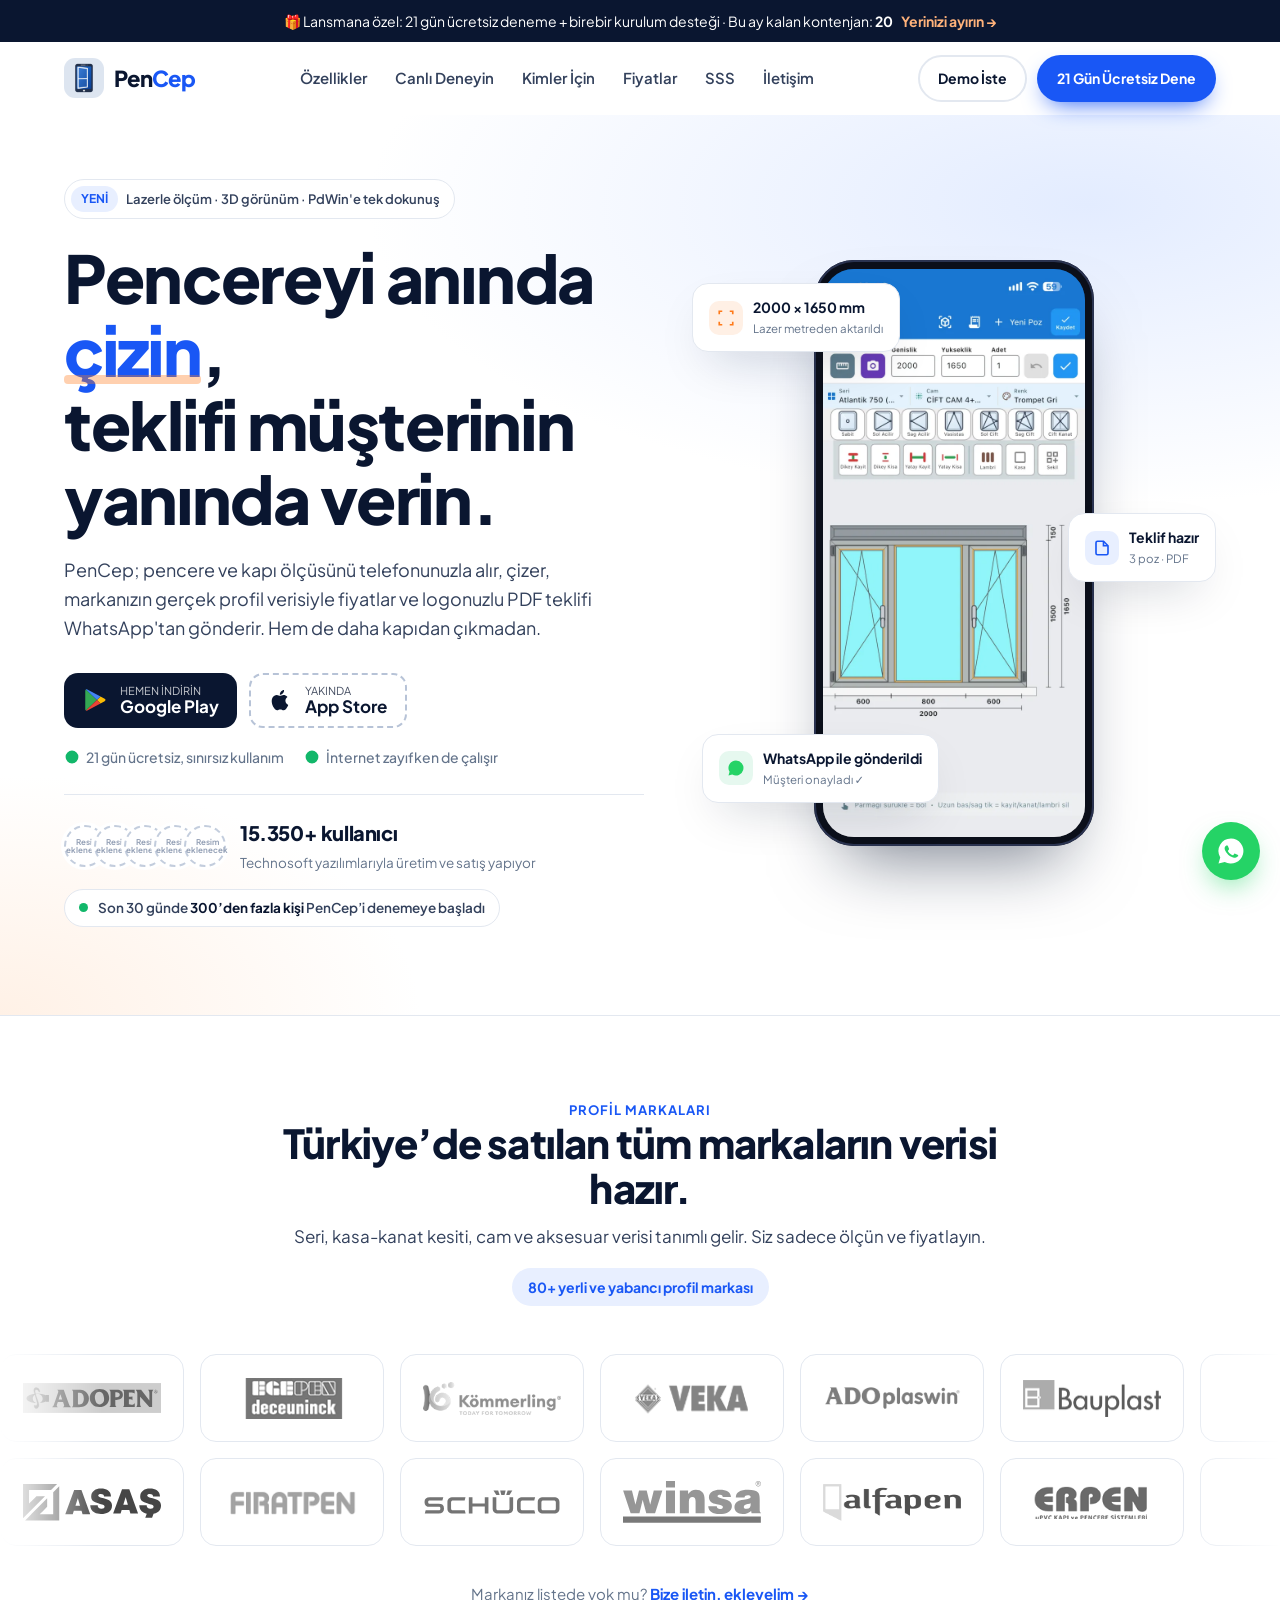
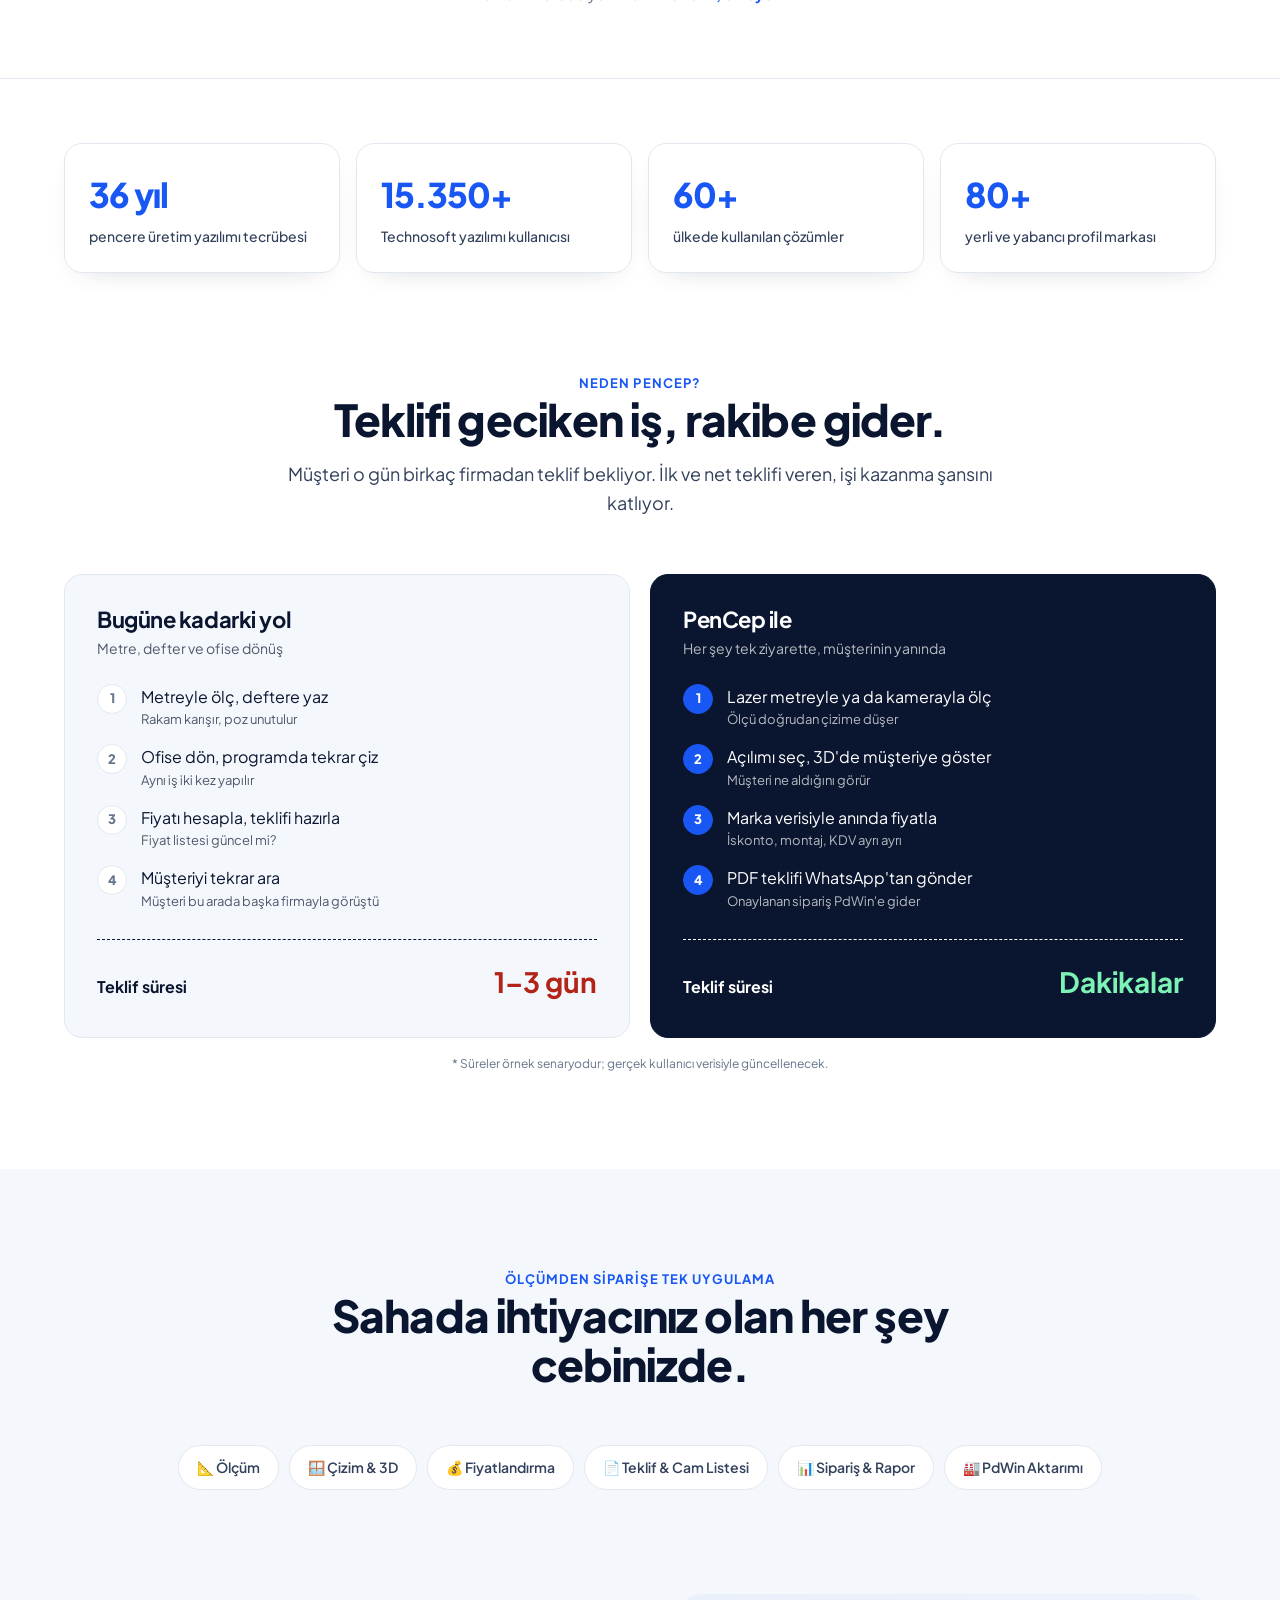
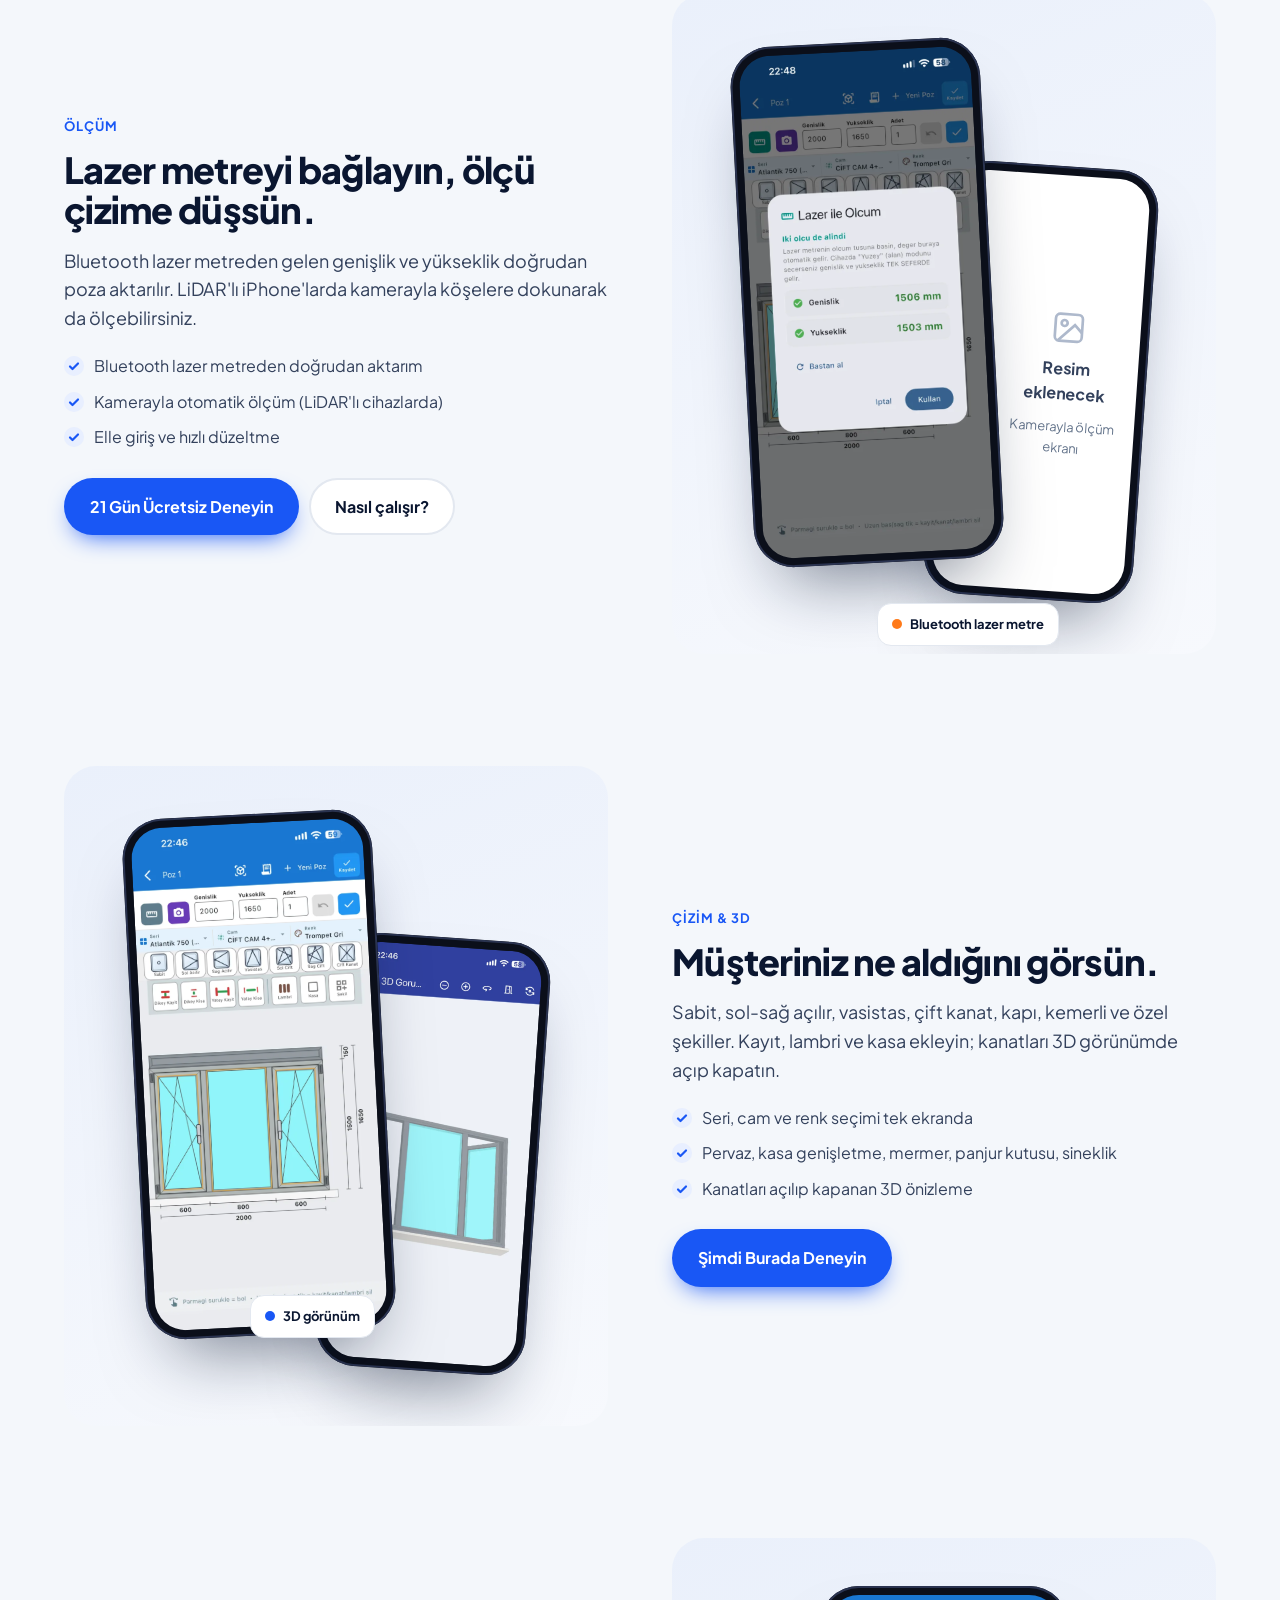
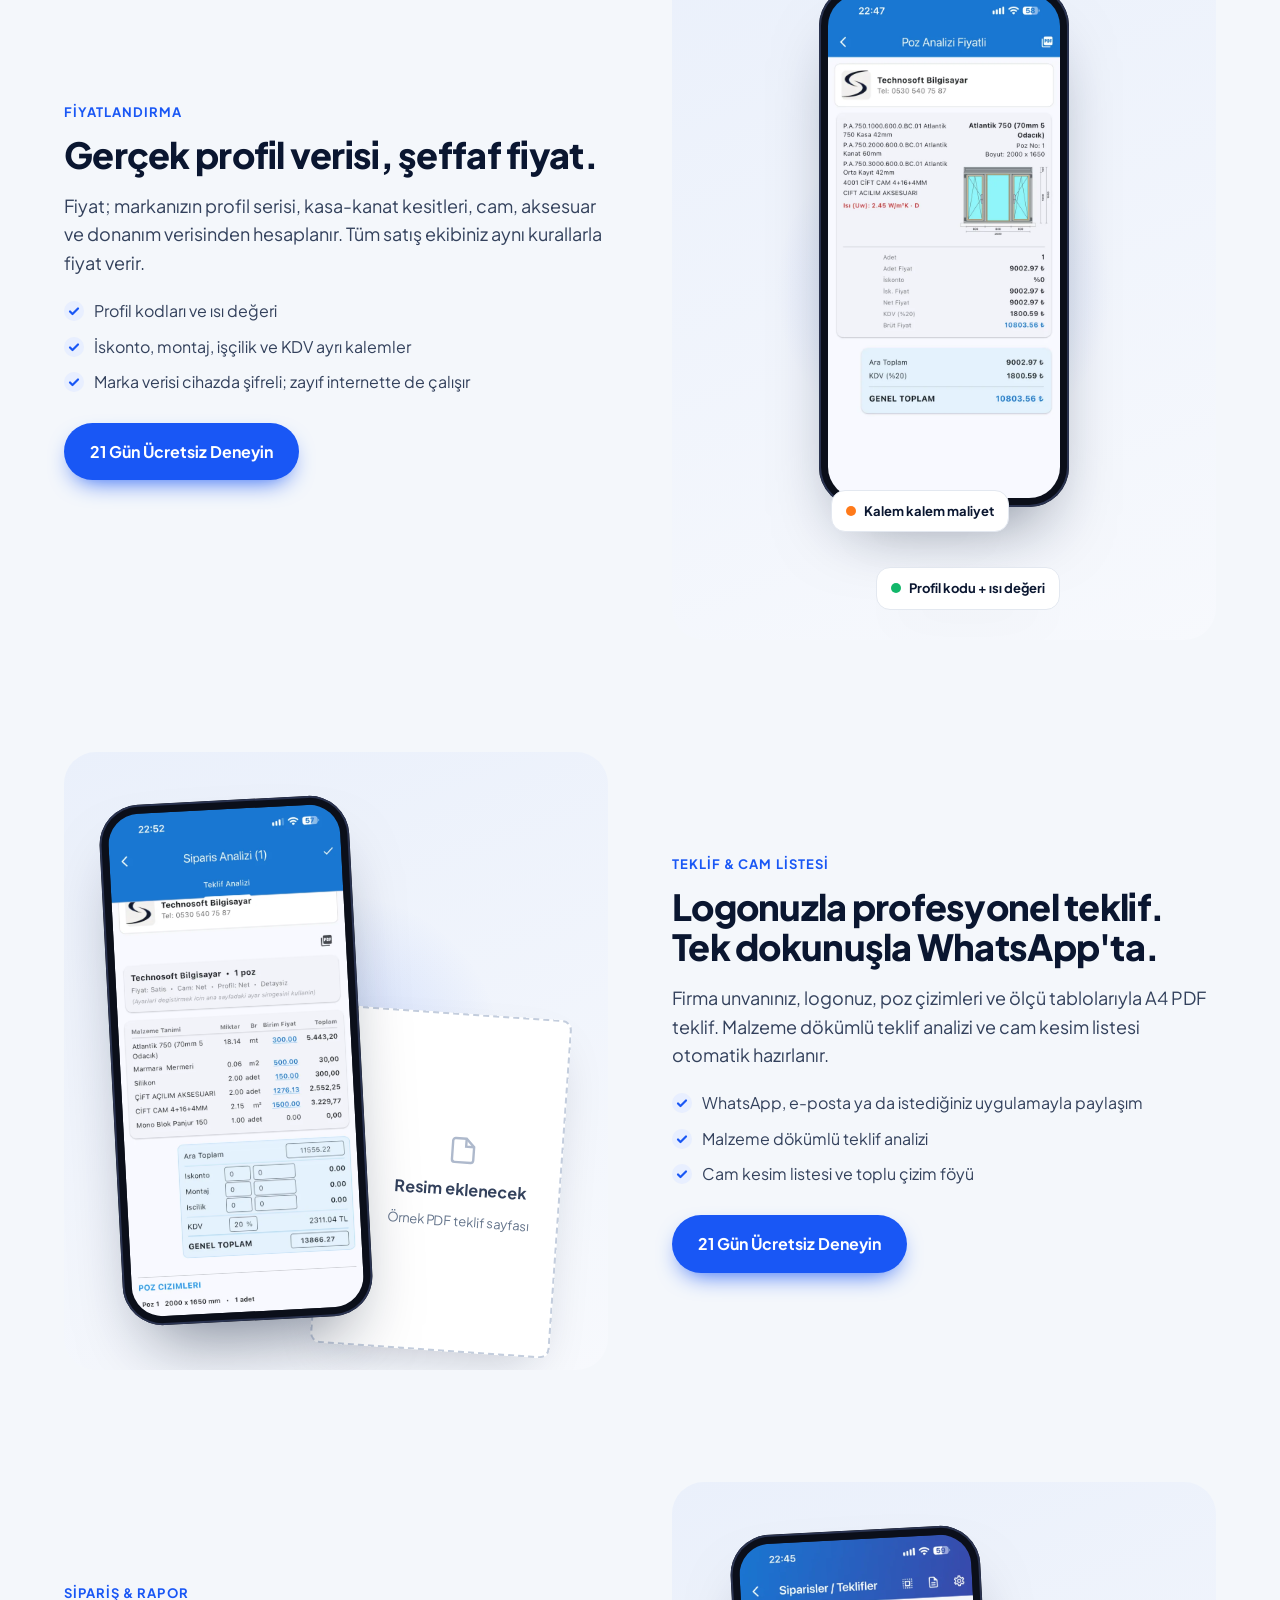
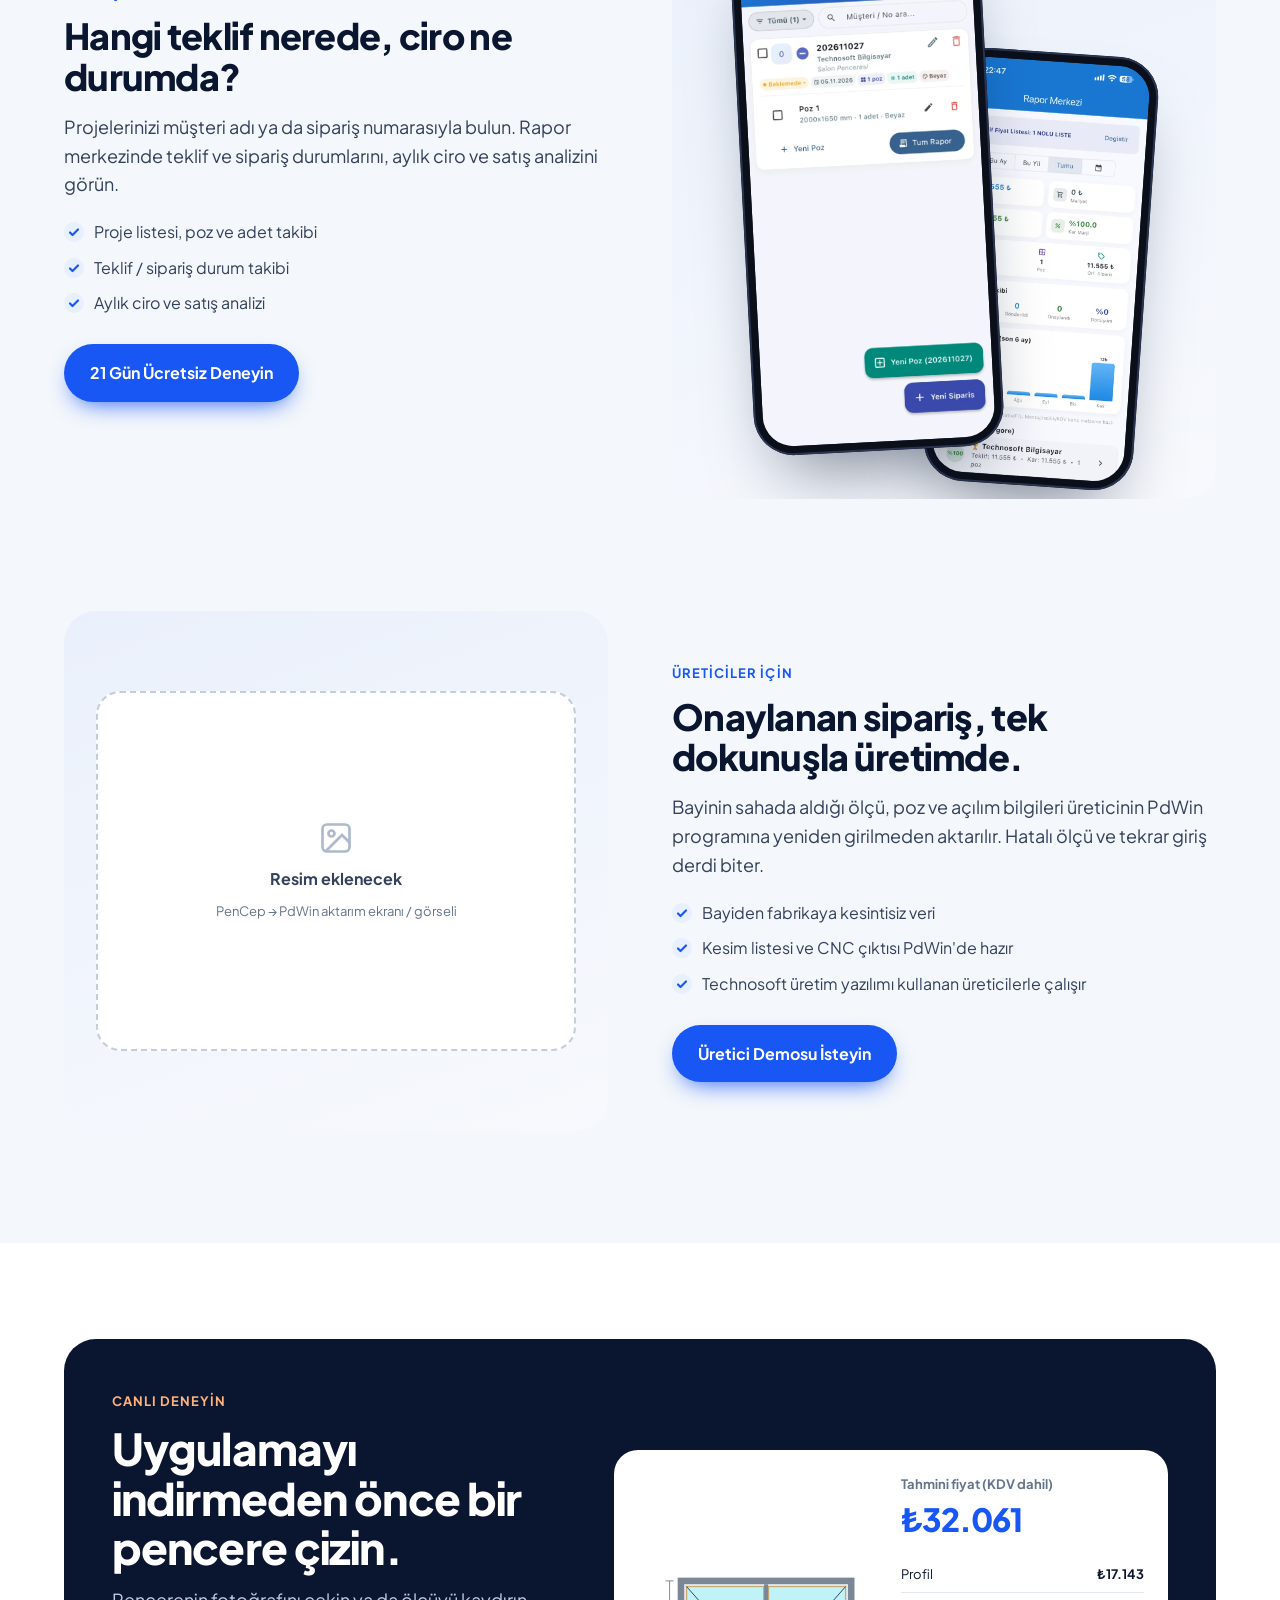
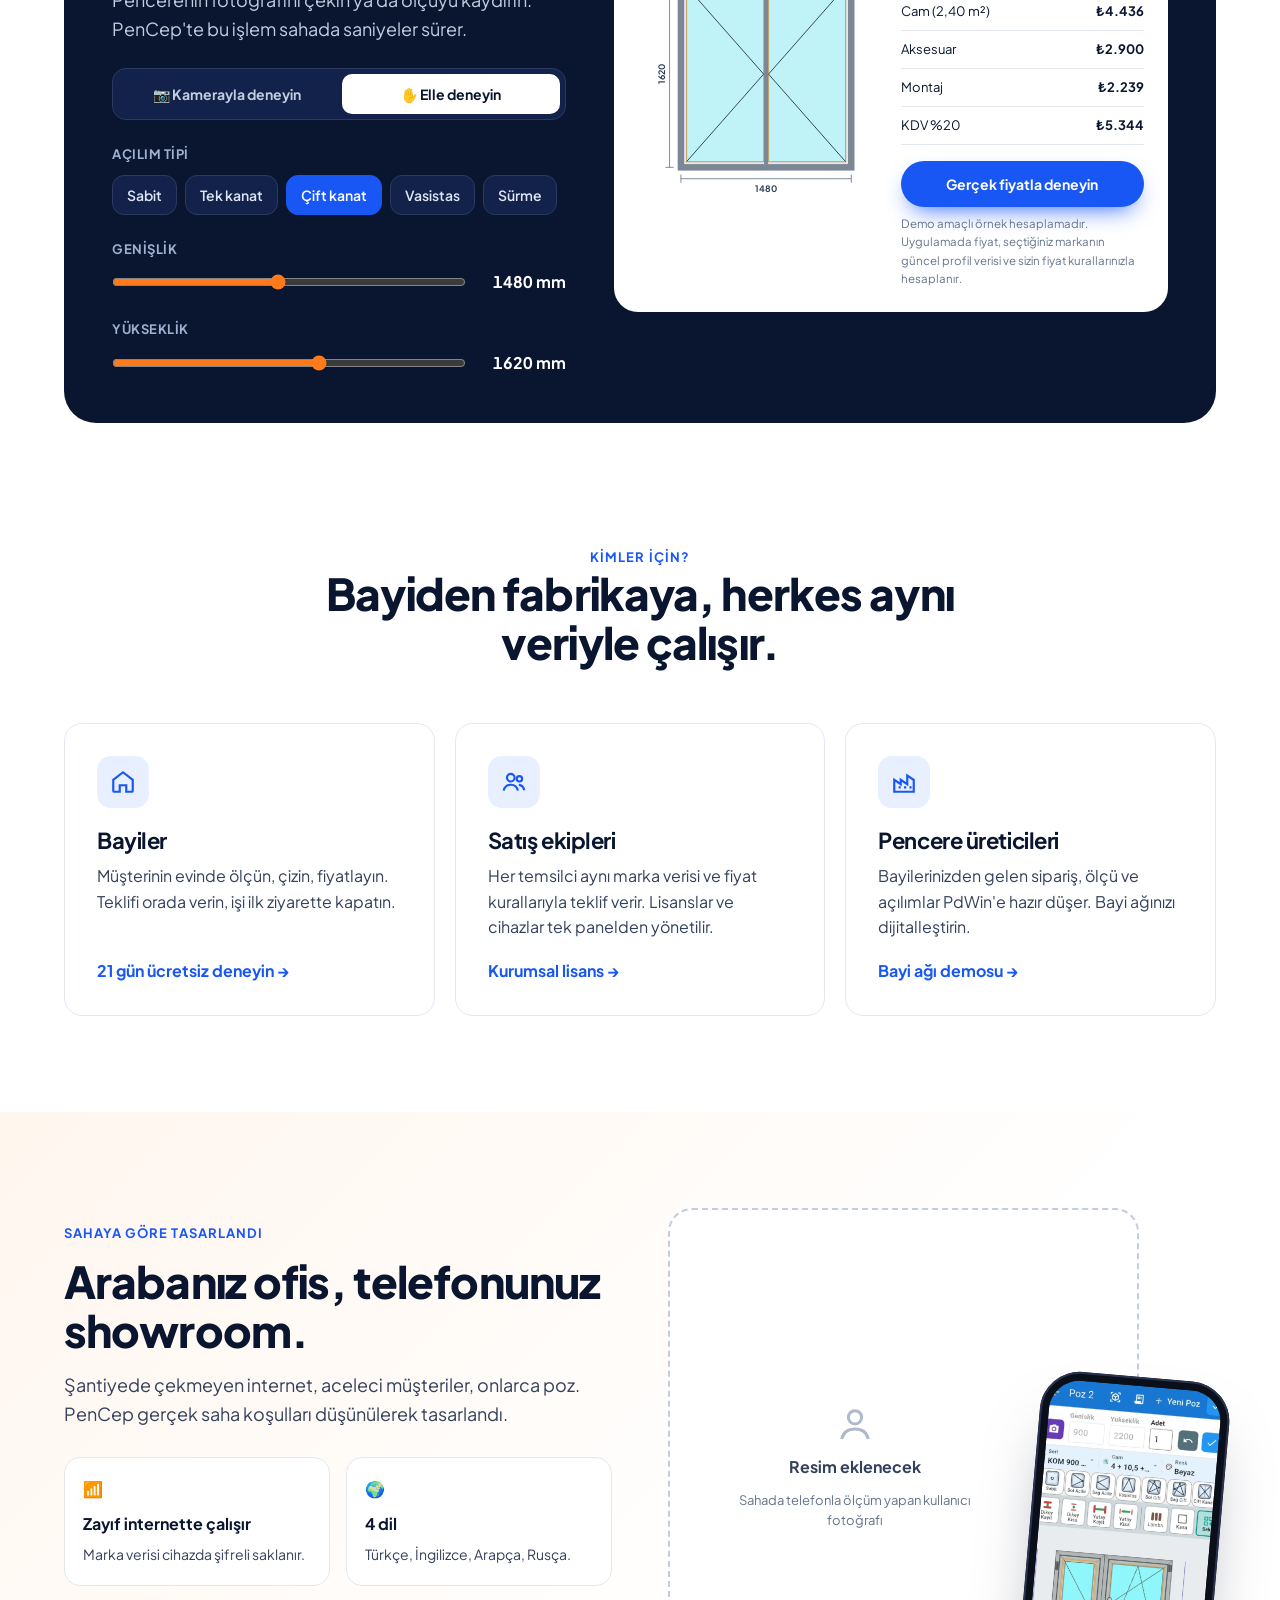
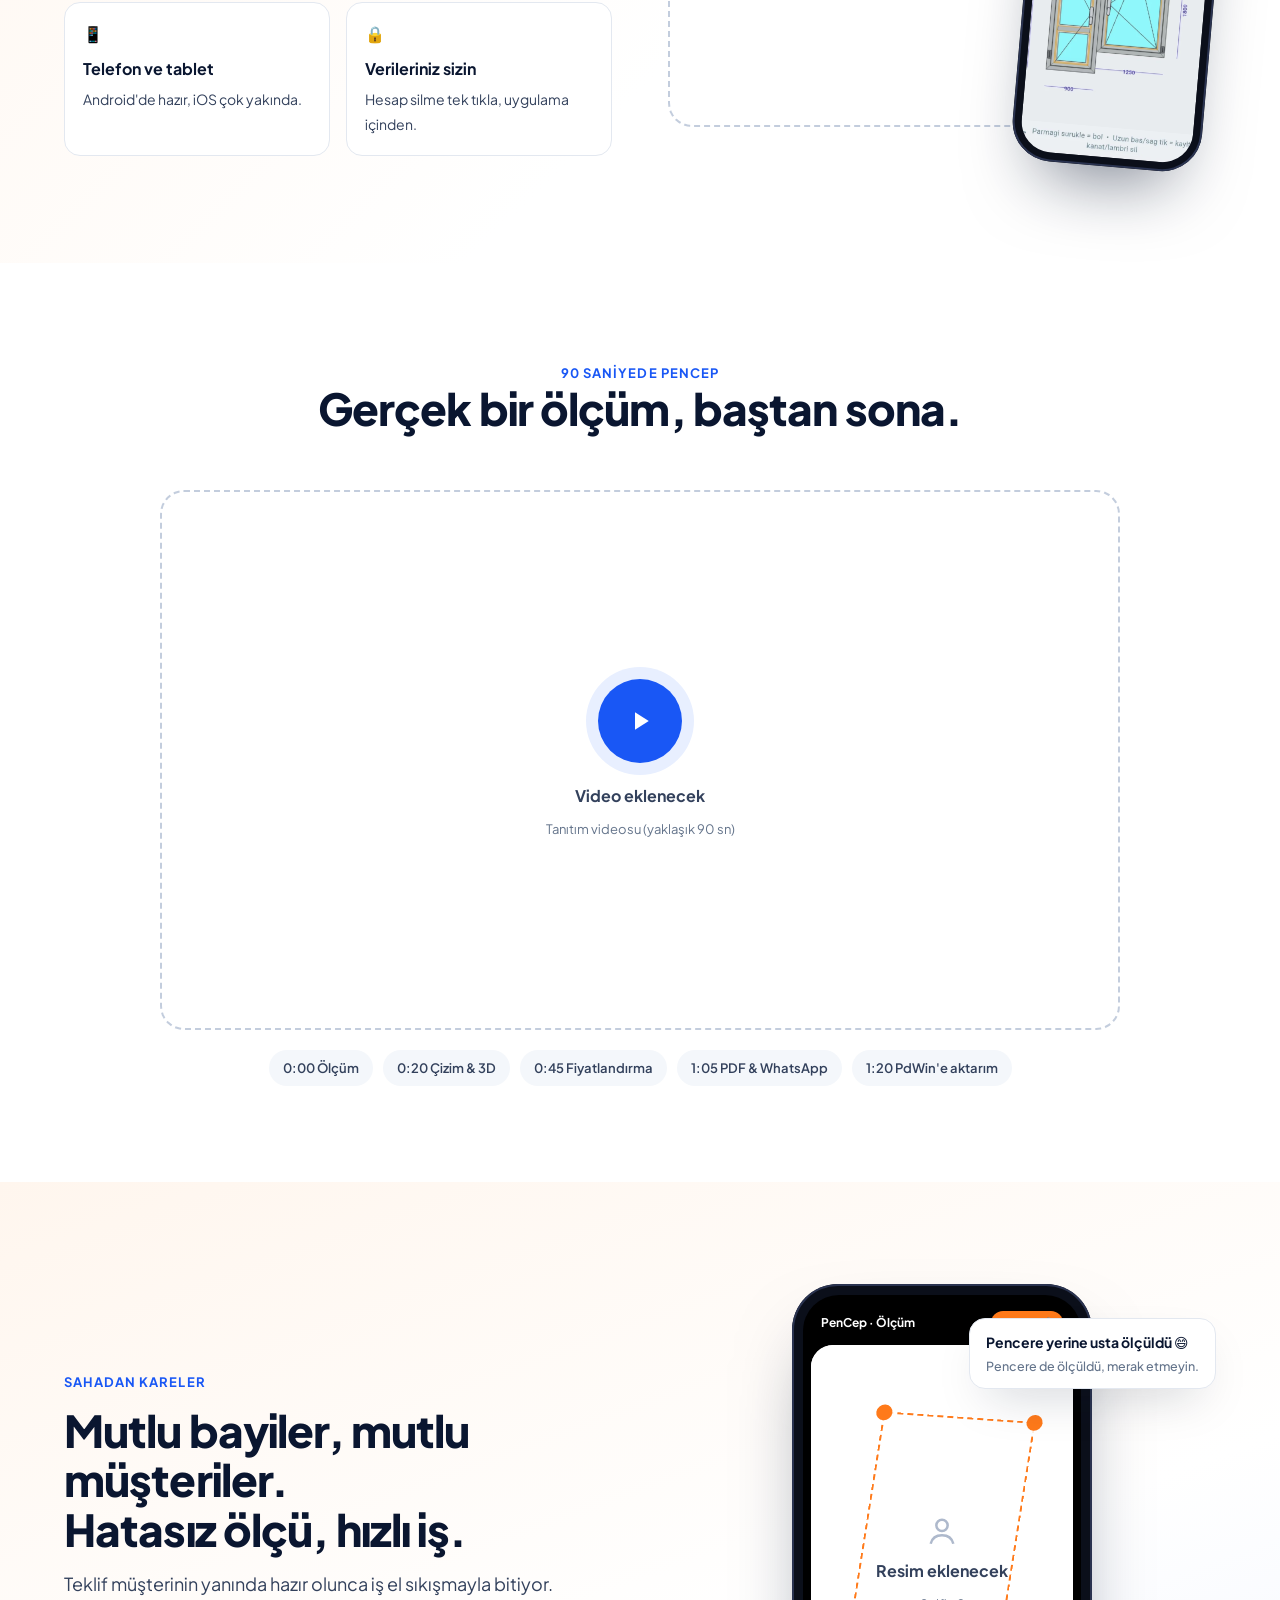
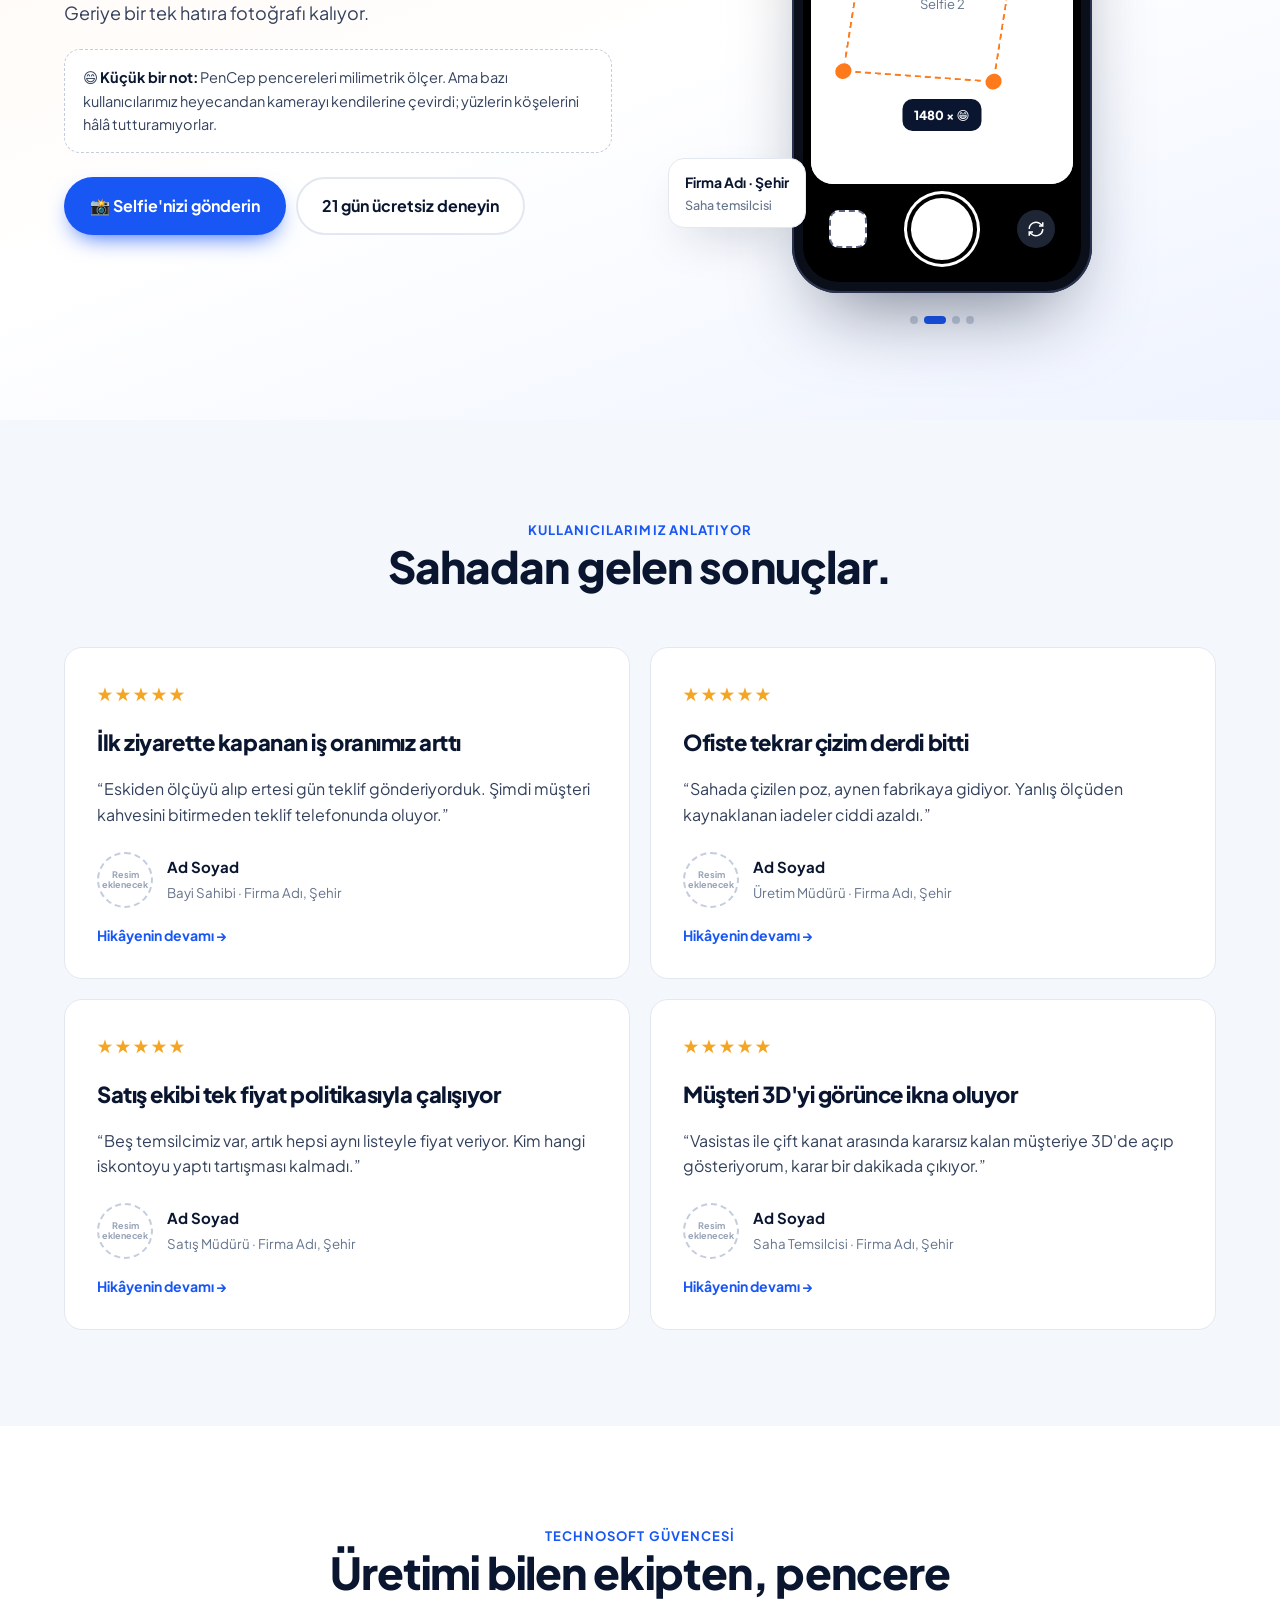
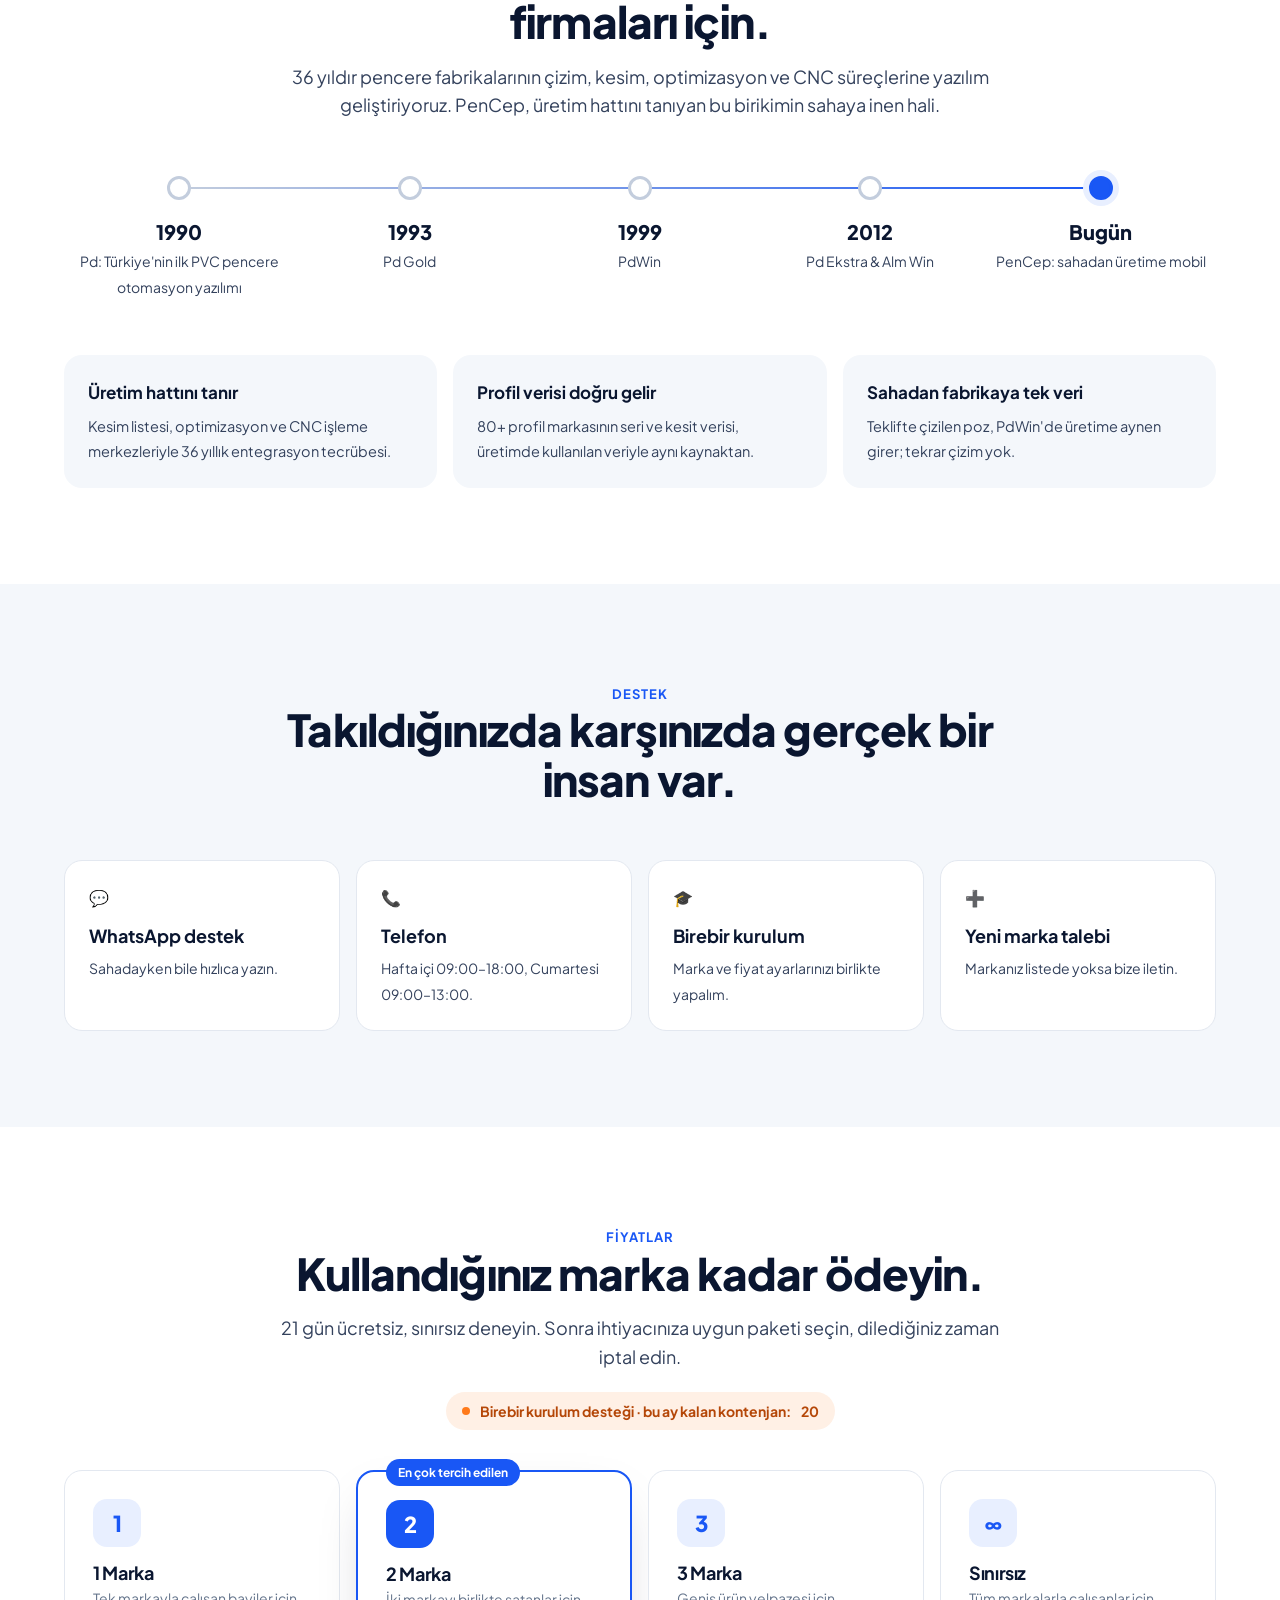
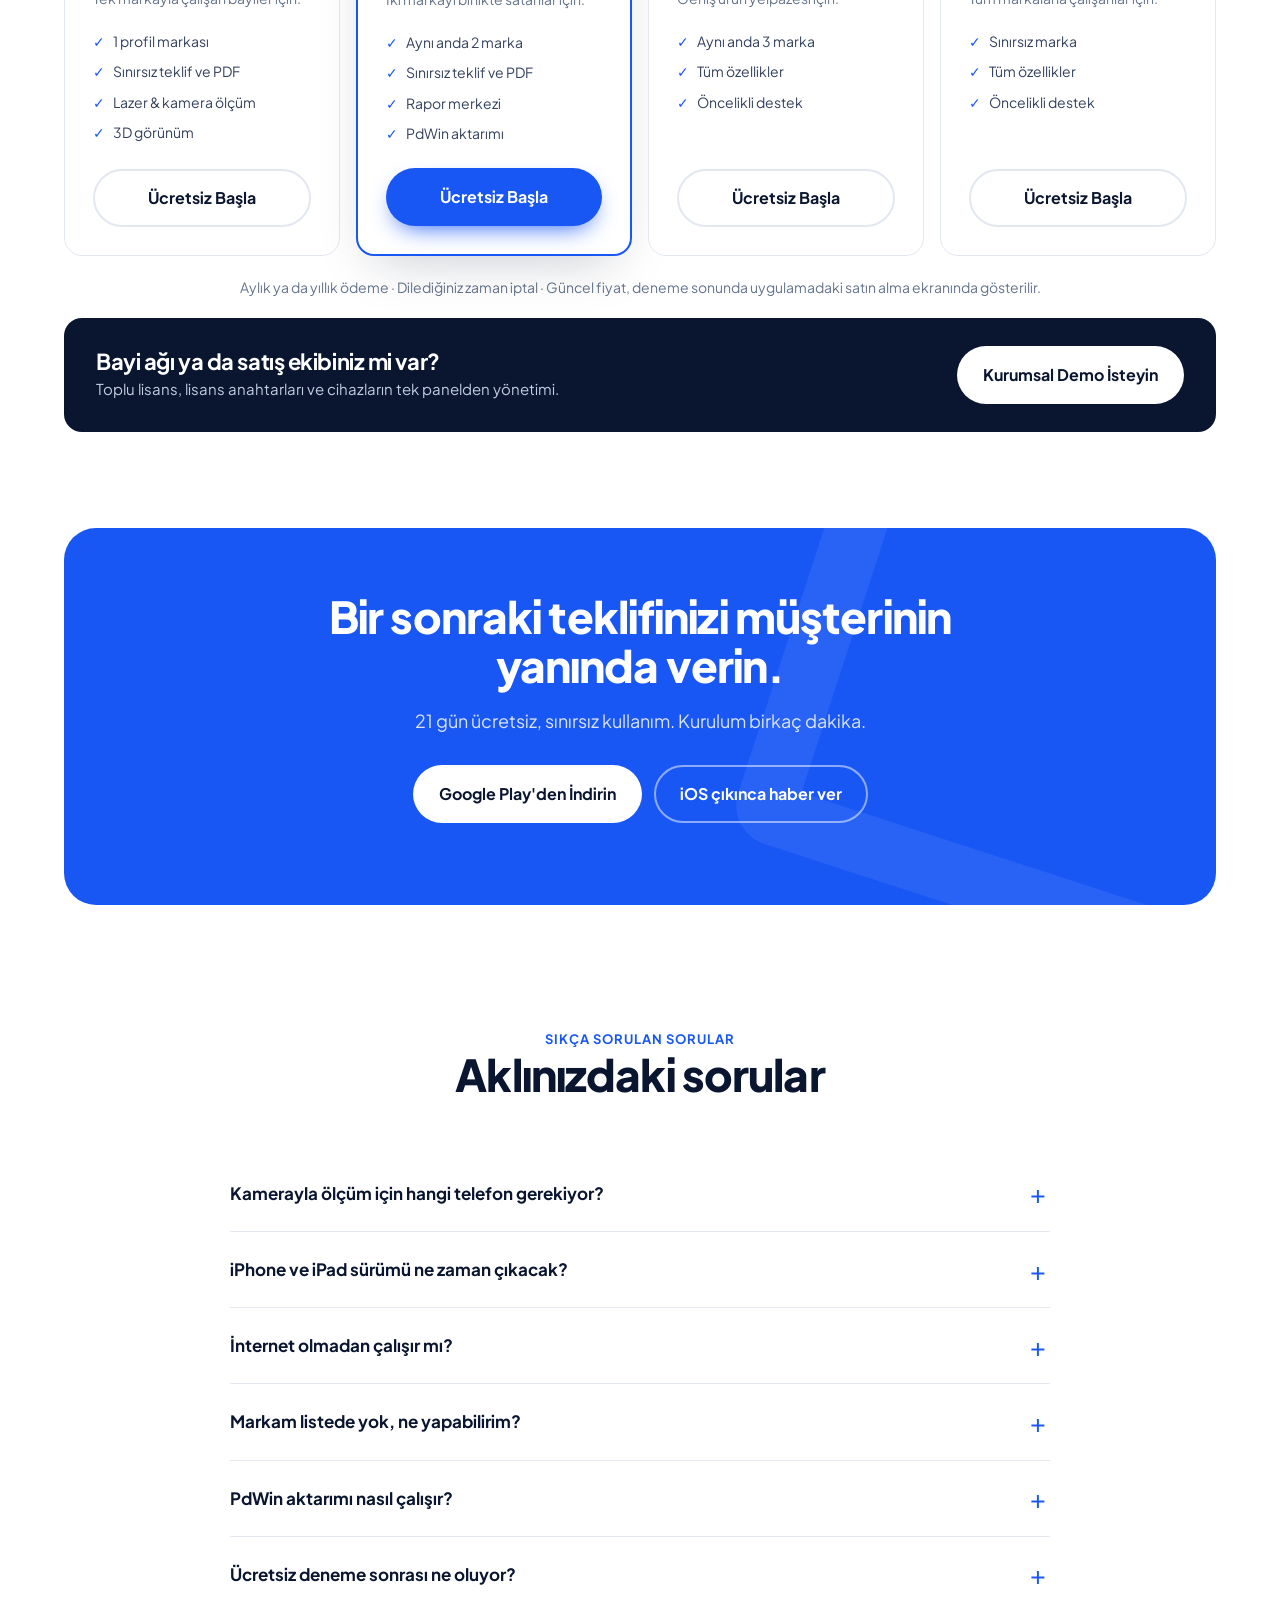
==== index.html @ 8085b993 "PenCep tanıtım sitesi: ilk deneme sürümü Co-Authored-By: Claude Opus 5.5 <noreply@anthropic.com>" ====
<!doctype html>
<html lang="tr">
<head>
<meta charset="utf-8">
<meta name="viewport" content="width=device-width, initial-scale=1">
<title>PenCep · Teklif müşterinin yanında hazır</title>
<meta name="description" content="PenCep ile pencere ve kapı ölçüsünü telefonla alın, çizin, markanızın profil verisiyle fiyatlayın ve PDF teklifi müşterinin yanında WhatsApp'tan gönderin. Bir Technosoft uygulamasıdır.">
<link rel="icon" href="img/pencep-ikon.png">
<link rel="apple-touch-icon" href="img/pencep-ikon.png">
<link rel="preconnect" href="https://fonts.googleapis.com">
<link rel="preconnect" href="https://fonts.gstatic.com" crossorigin>
<link href="https://fonts.googleapis.com/css2?family=Plus+Jakarta+Sans:wght@400;500;600;700;800&display=swap" rel="stylesheet">
<link rel="stylesheet" href="assets/site.css">
<style>
/* ---- Ana sayfaya özel ---- */
.hero{padding:64px 0 88px;background:radial-gradient(1200px 500px at 85% 10%,#E3ECFF 0,transparent 60%),radial-gradient(700px 400px at 0% 100%,#FFF1E6 0,transparent 60%)}
.hero-grid{display:grid;grid-template-columns:1.05fr .95fr;gap:48px;align-items:center}
@media(max-width:960px){.hero-grid{grid-template-columns:1fr}}
.pill{display:inline-flex;align-items:center;gap:8px;background:#fff;border:1px solid var(--line);border-radius:999px;padding:6px 14px 6px 6px;font-size:13px;font-weight:600;color:var(--ink-2)}
.pill b{background:var(--brand-soft);color:var(--brand);border-radius:999px;padding:3px 10px;font-size:12px}
.hero h1{font-size:clamp(38px,5.6vw,66px);font-weight:800;margin:22px 0 20px}
.rotator{display:inline-block;color:var(--brand);position:relative;transition:opacity .25s}
.rotator::after{content:"";position:absolute;left:0;right:0;bottom:.06em;height:.14em;background:var(--accent);opacity:.35;border-radius:4px}
.hero .lead{max-width:540px}
.hero-ctas{display:flex;flex-wrap:wrap;gap:12px;margin:30px 0 18px}
.trust{display:flex;flex-wrap:wrap;gap:8px 20px;font-size:14px;color:var(--muted);font-weight:500}
.trust span{display:flex;align-items:center;gap:6px}
.trust svg{color:var(--ok)}
.users{display:flex;align-items:center;gap:14px;margin-top:26px;padding-top:22px;border-top:1px solid var(--line)}
.avatars{display:flex}
.avatars span{width:42px;height:42px;border-radius:50%;background:#fff;border:2px dashed var(--ph-line);margin-left:-12px;display:grid;place-items:center;font-size:8px;font-weight:700;color:#97A3B8;line-height:1.05;text-align:center;box-shadow:0 0 0 3px #fff}
.avatars span:first-child{margin-left:0}
.users b{display:block;font-size:20px;font-weight:800;letter-spacing:-.02em}
.users small{color:var(--muted);font-size:13.5px}

.stage{position:relative;height:620px;display:grid;place-items:center}
@media(max-width:640px){.stage{height:520px}}
.stage .device{width:280px}
@media(max-width:640px){.stage .device{width:230px}}
.hero-screens{position:relative}
.hero-screens img,.hero-screens .ph{transition:opacity .45s}
.hero-screens>:not(:first-child){position:absolute;top:9px;left:9px;width:calc(100% - 18px)}
.hero-screens>:not(.on){opacity:0}
.float{position:absolute;background:#fff;border-radius:16px;padding:12px 16px;box-shadow:var(--shadow);font-size:13px;display:flex;align-items:center;gap:10px;border:1px solid var(--line);animation:bob 5s ease-in-out infinite;z-index:2}
.float .ico{width:34px;height:34px;border-radius:10px;display:grid;place-items:center;flex:none}
.float b{display:block;font-size:14px}
.float small{color:var(--muted);font-size:11.5px}
.f1{top:40px;left:0}.f2{top:270px;right:0;animation-delay:-1.6s}.f3{bottom:60px;left:10px;animation-delay:-3.2s}
@media(max-width:640px){.float{transform:scale(.85)}.f1{left:-6px}.f2{right:-6px}}
@keyframes bob{0%,100%{translate:0 0}50%{translate:0 -10px}}

/* markalar */
.brands-sec{padding:80px 0 72px;background:#fff;border-top:1px solid var(--line);border-bottom:1px solid var(--line);overflow:hidden}
.brands-head{text-align:center;max-width:720px;margin:0 auto 40px}
.brands-head h2{font-size:clamp(26px,3.4vw,40px)}
.brands-head p{color:var(--ink-2);margin-top:12px;font-size:17px}
.brands-head .count{display:inline-flex;gap:8px;align-items:center;margin-top:18px;background:var(--brand-soft);color:var(--brand);font-weight:700;font-size:14px;padding:8px 16px;border-radius:999px}
.logo-marquee{overflow:hidden;mask-image:linear-gradient(90deg,transparent,#000 8%,#000 92%,transparent);-webkit-mask-image:linear-gradient(90deg,transparent,#000 8%,#000 92%,transparent);padding:8px 0}
.logo-track{display:flex;gap:16px;width:max-content;animation:logos 55s linear infinite}
.logo-marquee.rev .logo-track{animation-direction:reverse;animation-duration:62s}
.logo-marquee:hover .logo-track{animation-play-state:paused}
@keyframes logos{to{transform:translateX(calc(-50% - 8px))}}
.brand-logo{width:184px;height:88px;flex:none;border:1px solid var(--line);border-radius:16px;background:#fff;display:grid;place-items:center;padding:16px 22px;transition:border-color .2s,box-shadow .2s,transform .2s}
.brand-logo:hover{border-color:var(--brand);box-shadow:0 14px 30px -18px rgba(10,22,48,.45);transform:translateY(-3px)}
.brand-logo img{max-height:46px;max-width:100%;width:auto;object-fit:contain;filter:grayscale(1) contrast(1.05);opacity:.72;transition:.25s}
.brand-logo:hover img{filter:none;opacity:1}
.brand-logo .wm{display:none;font-weight:800;font-size:15px;letter-spacing:.06em;color:#7A869C;text-transform:uppercase}
.brand-logo.no-img img{display:none}.brand-logo.no-img .wm{display:block}
@media(max-width:640px){.brand-logo{width:140px;height:72px;padding:12px 16px}.brand-logo img{max-height:36px}}
.brands-foot{text-align:center;margin-top:28px;font-size:15px;color:var(--muted)}
.brands-foot a{color:var(--brand);font-weight:700}

/* rakamlar */
.stats{display:grid;grid-template-columns:repeat(4,1fr);gap:16px}
.stat{background:#fff;border:1px solid var(--line);border-radius:var(--r);padding:24px;box-shadow:0 10px 30px -20px rgba(10,22,48,.3)}
.stat b{font-size:34px;font-weight:800;letter-spacing:-.03em;display:block;color:var(--brand)}
.stat span{color:var(--ink-2);font-size:14px;font-weight:500}
@media(max-width:860px){.stats{grid-template-columns:repeat(2,1fr)}}

/* eski yol / pencep */
.compare{display:grid;grid-template-columns:1fr 1fr;gap:20px}
@media(max-width:860px){.compare{grid-template-columns:1fr}}
.cmp{border-radius:var(--r);padding:32px;border:1px solid var(--line)}
.cmp.old{background:var(--bg-soft)}
.cmp.new{background:var(--ink);color:#fff;border-color:var(--ink)}
.cmp h3{margin-bottom:6px}
.cmp .sub{font-size:14px;opacity:.7;margin-bottom:24px}
.steps{list-style:none;display:flex;flex-direction:column;gap:14px}
.steps li{display:flex;gap:14px;align-items:flex-start}
.steps .n{flex:none;width:30px;height:30px;border-radius:50%;display:grid;place-items:center;font-size:13px;font-weight:800;background:#fff;border:1px solid var(--line);color:var(--muted)}
.cmp.new .n{background:var(--brand);border-color:var(--brand);color:#fff}
.steps small{display:block;font-size:13px;opacity:.7}
.cmp .total{margin-top:28px;padding-top:20px;border-top:1px dashed currentColor;display:flex;justify-content:space-between;align-items:baseline;font-weight:700}
.cmp .total b{font-size:28px}
.cmp.old .total b{color:#B42318}
.cmp.new .total b{color:#7CF3B4}
.note{font-size:12px;color:var(--muted);text-align:center;margin-top:16px}

/* özellikler */
.tabs-index{display:flex;flex-wrap:wrap;justify-content:center;gap:10px;margin-bottom:48px}
.tabs-index a{border:1px solid var(--line);background:#fff;padding:10px 18px;border-radius:999px;font-weight:600;font-size:14px;color:var(--ink-2);transition:.15s}
.tabs-index a:hover{border-color:var(--brand);color:var(--brand)}
.feature{display:grid;grid-template-columns:1fr 1fr;gap:64px;align-items:center;padding:56px 0;scroll-margin-top:90px}
.feature.rev .f-text{order:2}
@media(max-width:860px){.feature{grid-template-columns:1fr;gap:32px;padding:40px 0}.feature.rev .f-text{order:0}}
.f-text h3{font-size:clamp(26px,3vw,36px);font-weight:800;margin:12px 0 16px}
.f-text ul{list-style:none;margin:20px 0 28px;display:flex;flex-direction:column;gap:10px}
.f-text li{display:flex;gap:10px;color:var(--ink-2)}
.f-text li::before{content:"";flex:none;width:20px;height:20px;margin-top:3px;border-radius:50%;background:var(--brand-soft) url("data:image/svg+xml,%3Csvg xmlns='http://www.w3.org/2000/svg' viewBox='0 0 20 20'%3E%3Cpath d='M6 10.5l2.5 2.5L14 7.5' fill='none' stroke='%231957F5' stroke-width='2.2' stroke-linecap='round' stroke-linejoin='round'/%3E%3C/svg%3E") center/20px no-repeat}
.f-btns{display:flex;flex-wrap:wrap;gap:10px}
.f-visual{background:linear-gradient(160deg,#EAF0FB,#F7F9FD);border-radius:32px;padding:48px 24px;min-height:520px;display:grid;place-items:center;position:relative;overflow:hidden}
.f-visual::before{content:"";position:absolute;width:340px;height:340px;border-radius:50%;background:radial-gradient(circle,rgba(25,87,245,.16),transparent 70%);top:50%;left:50%;transform:translate(-50%,-50%)}
.f-visual>*{position:relative}
@media(max-width:640px){.f-visual{min-height:420px;padding:36px 12px}}
.a4{width:240px;aspect-ratio:210/297;border-radius:10px;margin-left:-40px;margin-bottom:-30px;transform:rotate(4deg);box-shadow:var(--shadow)}
@media(max-width:640px){.a4{width:170px}}
.wide-ph{width:100%;max-width:480px;aspect-ratio:4/3}

/* canlı demo */
.config{background:var(--ink);color:#fff;border-radius:32px;padding:48px;display:grid;grid-template-columns:.9fr 1.1fr;gap:48px;align-items:center}
@media(max-width:960px){.config{grid-template-columns:1fr;padding:28px}}
@media(max-width:640px){.config{padding:20px;border-radius:24px}}
.config h2{color:#fff}
.config .lead{color:#C2CCE0}
.ctrl{margin-top:24px}
.ctrl label{display:block;font-size:13px;font-weight:700;color:#9FB0D0;margin-bottom:10px;letter-spacing:.04em;text-transform:uppercase}
.seg{display:flex;flex-wrap:wrap;gap:8px}
.seg button{font-family:inherit;font-size:14px;font-weight:600;padding:10px 14px;border-radius:12px;border:1px solid #2B3A5E;background:#13224A;color:#DCE4F5;cursor:pointer;transition:.15s}
.seg button.on{background:var(--brand);border-color:var(--brand);color:#fff}
.range-row{display:flex;align-items:center;gap:14px}
.range-row input{flex:1;accent-color:var(--accent)}
.range-row output{min-width:86px;text-align:right;font-weight:700;font-variant-numeric:tabular-nums}
.config-out{background:#fff;color:var(--ink);border-radius:24px;padding:24px;display:grid;grid-template-columns:1fr 1fr;gap:20px;align-items:center}
@media(max-width:640px){.config-out{grid-template-columns:1fr}}
.config-out svg{width:100%;height:auto;max-height:300px}
.price-big{font-size:32px;font-weight:800;letter-spacing:-.03em;color:var(--brand)}
.tbl{width:100%;border-collapse:collapse;font-size:13px}
.tbl td{padding:8px 0;border-bottom:1px solid var(--line)}
.tbl td:last-child{text-align:right;font-weight:700}
.disc{font-size:11.5px;color:var(--muted);margin-top:8px}

/* kamerayla deneme */
.modes{display:flex;gap:6px;background:#13224A;border:1px solid #2B3A5E;border-radius:14px;padding:5px;margin-top:24px}
.modes button{flex:1;font-family:inherit;font-size:14px;font-weight:700;padding:11px 10px;border-radius:10px;border:0;background:none;color:#C2CCE0;cursor:pointer}
.modes button.on{background:#fff;color:var(--ink)}
#camPanel{margin-top:18px}
.cam-box{position:relative;aspect-ratio:3/4;max-height:520px;width:100%;background:#050A18;border-radius:20px;overflow:hidden;border:1px solid #2B3A5E}
#camVideo,#camImg,#camSvg{position:absolute;inset:0;width:100%;height:100%;object-fit:contain}
#camSvg{touch-action:none}
.cam-empty{position:absolute;inset:0;display:flex;flex-direction:column;align-items:center;justify-content:center;gap:10px;text-align:center;padding:72px 20px 20px;color:#C2CCE0}
.cam-empty b{color:#fff;font-size:17px}
.cam-empty small{font-size:13px;max-width:260px}
.cam-err{color:#FFB27A}
.cam-btns{display:flex;flex-wrap:wrap;gap:10px;justify-content:center;margin-top:6px}
#camStep2 .cam-btns{justify-content:flex-start}
.btn-line{border-color:#2B3A5E;color:#fff;background:transparent}
.btn-line:hover{border-color:#fff}
.cam-remind{position:absolute;left:10px;right:10px;top:10px;z-index:3;background:rgba(255,255,255,.94);color:var(--ink);font-size:12.5px;line-height:1.45;border-radius:12px;padding:9px 12px;box-shadow:0 8px 20px -10px rgba(0,0,0,.5)}
.shutter{position:absolute;left:50%;bottom:18px;transform:translateX(-50%);width:68px;height:68px;border-radius:50%;background:#fff;border:0;box-shadow:0 0 0 4px rgba(0,0,0,.5),0 0 0 7px #fff;cursor:pointer;z-index:3}
.shutter:active{transform:translateX(-50%) scale(.92)}
.cam-hint{color:#DCE4F5;font-size:14px;margin:14px 0 10px}
.cam-row{display:flex;align-items:center;gap:12px;margin-bottom:14px}
.cam-row label{font-size:13px;font-weight:700;color:#9FB0D0;letter-spacing:.04em;text-transform:uppercase}
.cam-row input{width:130px;font-family:inherit;font-size:16px;font-weight:700;padding:10px 12px;border-radius:10px;border:1px solid #2B3A5E;background:#13224A;color:#fff}
.cam-note{font-size:12.5px;color:#B54708;background:#FFF0E5;border-radius:10px;padding:8px 10px;margin-top:8px}
.cam-note a{font-weight:700;color:var(--brand)}
.config.cam-mode .manual-only{display:none}
@media(max-width:480px){.hide-s{display:none}}

/* kimler için */
.aud{display:grid;grid-template-columns:repeat(3,1fr);gap:20px}
@media(max-width:860px){.aud{grid-template-columns:1fr}}
.aud-card{border:1px solid var(--line);border-radius:var(--r);padding:32px;background:#fff;transition:.2s;display:flex;flex-direction:column}
.aud-card:hover{border-color:var(--brand);box-shadow:var(--shadow);transform:translateY(-4px)}
.aud-ico{width:52px;height:52px;border-radius:14px;background:var(--brand-soft);display:grid;place-items:center;color:var(--brand);margin-bottom:20px}
.aud-card p{color:var(--ink-2);margin:10px 0 18px;flex:1}
.aud-card .more{font-weight:700;color:var(--brand)}

/* sahada */
.field-sec{background:linear-gradient(135deg,#FFF6EE,#FFFFFF 60%)}
.field-grid{display:grid;grid-template-columns:1fr 1fr;gap:56px;align-items:center}
@media(max-width:860px){.field-grid{grid-template-columns:1fr}}
.icons4{display:grid;grid-template-columns:1fr 1fr;gap:16px;margin-top:28px}
@media(max-width:480px){.icons4{grid-template-columns:1fr}}
.i4{background:#fff;border:1px solid var(--line);border-radius:16px;padding:18px}
.i4 b{display:block;margin:10px 0 4px}
.i4 span{font-size:14px;color:var(--ink-2)}
.field-visual{position:relative;padding-bottom:40px}
.field-visual .person{aspect-ratio:4/4.4;width:86%;padding-right:22%}
.field-visual .device{position:absolute;right:0;bottom:0;width:190px;transform:rotate(5deg)}
@media(max-width:640px){.field-visual .device{width:140px}}

/* video */
.video{position:relative;aspect-ratio:16/9;max-width:960px;margin:0 auto}
.play{width:84px;height:84px;border-radius:50%;background:var(--brand);display:grid;place-items:center;box-shadow:0 0 0 12px var(--brand-soft);border:0}
.chapters{display:flex;flex-wrap:wrap;justify-content:center;gap:10px;margin-top:20px}
.chapters span{font-size:13px;font-weight:600;color:var(--ink-2);background:var(--bg-soft);padding:8px 14px;border-radius:999px}

/* yorumlar */
.tgrid{display:grid;grid-template-columns:repeat(2,1fr);gap:20px}
@media(max-width:860px){.tgrid{grid-template-columns:1fr}}
.tcard{background:#fff;border:1px solid var(--line);border-radius:var(--r);padding:32px;display:flex;flex-direction:column;gap:16px}
.stars{color:#F5A524;letter-spacing:2px;font-size:18px}
.tcard .res{font-size:22px;font-weight:800;letter-spacing:-.02em}
.tcard q{color:var(--ink-2);quotes:"“" "”"}
.who{display:flex;align-items:center;gap:14px;margin-top:auto;padding-top:8px}
.avatar{width:56px;height:56px;border-radius:50%;background:#fff;border:2px dashed var(--ph-line);flex:none;display:grid;place-items:center;font-size:9px;font-weight:700;color:#97A3B8;text-align:center;line-height:1.1}
.who b{display:block;font-size:15px}
.who small{color:var(--muted)}
.tcard .story{font-weight:700;color:var(--brand);font-size:14px}

/* technosoft */
.timeline{display:grid;grid-template-columns:repeat(5,1fr);margin-top:48px;position:relative}
.timeline::before{content:"";position:absolute;top:11px;left:10%;right:10%;height:2px;background:linear-gradient(90deg,#C3CDDD,var(--brand))}
.tl{text-align:center;position:relative;padding:0 8px}
.tl i{display:block;width:24px;height:24px;border-radius:50%;background:#fff;border:3px solid #C3CDDD;margin:0 auto 16px;position:relative}
.tl:last-child i{border-color:var(--brand);background:var(--brand);box-shadow:0 0 0 6px var(--brand-soft)}
.tl b{display:block;font-size:20px;font-weight:800}
.tl span{font-size:14px;color:var(--ink-2)}
@media(max-width:760px){
  .timeline{grid-template-columns:1fr;gap:20px}
  .timeline::before{top:0;bottom:0;left:11px;right:auto;width:2px;height:auto}
  .tl{display:grid;grid-template-columns:24px 1fr;gap:16px;text-align:left;align-items:start}
  .tl i{margin:0}
}
.pillars{display:grid;grid-template-columns:repeat(3,1fr);gap:16px;margin-top:56px}
@media(max-width:860px){.pillars{grid-template-columns:1fr}}
.pillar{background:var(--bg-soft);border-radius:var(--r);padding:24px}
.pillar b{display:block;font-size:17px;margin-bottom:6px}
.pillar span{color:var(--ink-2);font-size:14.5px}

/* destek */
.support{display:grid;grid-template-columns:repeat(4,1fr);gap:16px}
@media(max-width:860px){.support{grid-template-columns:repeat(2,1fr)}}
@media(max-width:480px){.support{grid-template-columns:1fr}}
.sup{border:1px solid var(--line);border-radius:var(--r);padding:24px;background:#fff}
.sup b{display:block;font-size:18px;margin:12px 0 4px}
.sup span{font-size:14px;color:var(--ink-2)}

/* fiyat */
.quota{display:inline-flex;align-items:center;gap:10px;background:#FFF0E5;color:#B54708;border-radius:999px;padding:8px 16px;font-weight:700;font-size:14px;margin-top:20px}
.quota .dot{width:8px;height:8px;border-radius:50%;background:var(--accent);box-shadow:0 0 0 0 rgba(255,122,26,.6);animation:pulse 1.8s infinite}
@keyframes pulse{70%{box-shadow:0 0 0 10px rgba(255,122,26,0)}100%{box-shadow:0 0 0 0 rgba(255,122,26,0)}}
.billing{display:inline-flex;background:var(--bg-soft);border-radius:999px;padding:5px;margin-top:20px;border:1px solid var(--line)}
.billing button{font-family:inherit;border:0;background:none;padding:10px 20px;border-radius:999px;font-weight:700;font-size:14px;cursor:pointer;color:var(--ink-2)}
.billing button.on{background:#fff;color:var(--ink);box-shadow:0 2px 8px rgba(10,22,48,.12)}
.billing em{font-style:normal;color:var(--ok);font-size:12px;margin-left:4px}
.plans{display:grid;grid-template-columns:repeat(4,1fr);gap:16px}
@media(max-width:1000px){.plans{grid-template-columns:repeat(2,1fr)}}
@media(max-width:560px){.plans{grid-template-columns:1fr}}
.plan{border:1px solid var(--line);border-radius:var(--r);padding:28px;background:#fff;display:flex;flex-direction:column;position:relative}
.plan.pop{border:2px solid var(--brand);box-shadow:var(--shadow)}
.plan .badge{position:absolute;top:-13px;left:28px;background:var(--brand);color:#fff;font-size:12px;font-weight:700;padding:4px 12px;border-radius:999px}
.plan h3{font-size:18px}
.plan .nb{width:48px;height:48px;border-radius:14px;background:var(--brand-soft);color:var(--brand);display:grid;place-items:center;font-weight:800;font-size:22px;margin-bottom:16px}
.plan.pop .nb{background:var(--brand);color:#fff}
.plan .pdesc{color:var(--muted);font-size:14px;margin-top:4px}
.plans-note{text-align:center;color:var(--muted);font-size:14px;margin-top:20px}
.plan ul{list-style:none;margin:20px 0 24px;display:flex;flex-direction:column;gap:8px;font-size:14px;color:var(--ink-2);flex:1}
.plan li::before{content:"✓";color:var(--brand);font-weight:800;margin-right:8px}
.enterprise{margin-top:20px;border-radius:var(--r);background:var(--ink);color:#fff;padding:28px 32px;display:flex;justify-content:space-between;align-items:center;gap:20px;flex-wrap:wrap}
.enterprise p{color:#C2CCE0;font-size:15px;margin-top:4px}

/* son çağrı */
.final{background:var(--brand);color:#fff;border-radius:32px;padding:64px 48px;text-align:center;position:relative;overflow:hidden}
.final::after{content:"";position:absolute;width:420px;height:420px;border:60px solid rgba(255,255,255,.07);border-radius:40px;right:-120px;top:-140px;transform:rotate(18deg)}
.final h2{color:#fff;max-width:720px;margin:0 auto 16px}
.final p{color:#D9E3FF;font-size:18px}
.final .hero-ctas{justify-content:center;position:relative;z-index:1}
@media(max-width:640px){.final{padding:44px 20px;border-radius:24px}}

/* sss */
.faq{max-width:820px;margin:0 auto}
.faq details{border-bottom:1px solid var(--line);padding:4px 0}
.faq summary{list-style:none;cursor:pointer;padding:20px 40px 20px 0;font-weight:700;font-size:17px;position:relative}
.faq summary::-webkit-details-marker{display:none}
.faq summary::after{content:"+";position:absolute;right:4px;top:50%;transform:translateY(-50%);font-size:26px;font-weight:400;color:var(--brand);transition:transform .2s}
.faq details[open] summary::after{transform:translateY(-50%) rotate(45deg)}
.faq details p{padding:0 0 20px;color:var(--ink-2)}

/* canlı gösterge */
.live{display:inline-flex;align-items:center;gap:10px;margin-top:14px;font-size:13.5px;font-weight:600;color:var(--ink-2);background:#fff;border:1px solid var(--line);border-radius:999px;padding:7px 14px}
.live .dot{width:9px;height:9px;border-radius:50%;background:var(--ok);flex:none;box-shadow:0 0 0 0 rgba(18,183,106,.55);animation:pulseg 1.8s infinite}
.live b{color:var(--ink)}
@keyframes pulseg{70%{box-shadow:0 0 0 9px rgba(18,183,106,0)}100%{box-shadow:0 0 0 0 rgba(18,183,106,0)}}

/* mutlu müşteri selfie */
.selfie-sec{background:linear-gradient(160deg,#FFF6EE 0,#fff 55%,#EEF3FF 100%);overflow:hidden}
.selfie-grid{display:grid;grid-template-columns:1fr 1fr;gap:56px;align-items:center}
@media(max-width:860px){.selfie-grid{grid-template-columns:1fr;gap:40px}}
.selfie-text h2{margin:12px 0 16px}
.selfie-text .joke{margin-top:22px;background:#fff;border:1px dashed var(--ph-line);border-radius:16px;padding:16px 18px;font-size:14.5px;color:var(--ink-2)}
.selfie-text .joke b{color:var(--ink)}
.selfie-stage{position:relative;display:grid;place-items:center;min-height:620px}
@media(max-width:640px){.selfie-stage{min-height:540px}}
.selfie-phone{width:300px;background:#0B0F1A;border-radius:46px;padding:11px;box-shadow:0 40px 80px -30px rgba(10,22,48,.55),inset 0 0 0 2px #2A3350;position:relative;z-index:1}
@media(max-width:640px){.selfie-phone{width:258px}}
.selfie-screen{border-radius:36px;overflow:hidden;background:#000;aspect-ratio:9/19;position:relative;display:flex;flex-direction:column}
.sf-top{display:flex;justify-content:space-between;align-items:center;padding:16px 18px 10px;color:#fff;font-size:12px;font-weight:700}
.sf-top .mode{background:var(--accent);color:#fff;border-radius:999px;padding:3px 10px;font-size:11px}
.sf-view{flex:1;position:relative;margin:0 8px;border-radius:22px;overflow:hidden;background:#fff}
.sf-slide{position:absolute;inset:0;opacity:0;transition:opacity .6s}
.sf-slide.on{opacity:1}
.sf-slide .ph,.sf-slide img{position:absolute;inset:0;width:100%;height:100%;object-fit:cover;border-radius:0;border:0}
/* yamuk ölçü çerçevesi: kullanıcı köşeleri tutturamamış */
.sf-frame{position:absolute;left:14%;top:24%;width:70%;height:46%;border:2px dashed var(--accent);border-radius:4px;transform:rotate(-7deg) skewX(6deg);pointer-events:none}
.sf-slide:nth-child(2) .sf-frame{left:20%;top:16%;width:58%;height:60%;transform:rotate(9deg) skewY(-5deg)}
.sf-slide:nth-child(3) .sf-frame{left:8%;top:30%;width:84%;height:34%;transform:rotate(-3deg) skewX(-10deg)}
.sf-slide:nth-child(4) .sf-frame{left:24%;top:22%;width:52%;height:50%;transform:rotate(14deg)}
.sf-frame i{position:absolute;width:16px;height:16px;border-radius:50%;background:var(--accent);box-shadow:0 0 0 4px rgba(255,255,255,.85)}
.sf-frame i:nth-child(1){left:-9px;top:-9px}.sf-frame i:nth-child(2){right:-9px;top:-9px}.sf-frame i:nth-child(3){right:-9px;bottom:-9px}.sf-frame i:nth-child(4){left:-9px;bottom:-9px}
.sf-dim{position:absolute;left:50%;bottom:12%;transform:translateX(-50%);background:var(--ink);color:#fff;font-weight:800;font-size:12.5px;padding:6px 12px;border-radius:10px;white-space:nowrap}
.sf-bottom{display:flex;align-items:center;justify-content:space-between;padding:14px 26px 22px}
.sf-thumb{width:38px;height:38px;border-radius:10px;background:#fff;border:2px dashed #5B6782}
.sf-shutter{width:62px;height:62px;border-radius:50%;background:#fff;box-shadow:0 0 0 4px #000,0 0 0 7px #fff}
.sf-flip{width:38px;height:38px;border-radius:50%;background:#1E2535;display:grid;place-items:center}
.flash{position:absolute;inset:0;background:#fff;opacity:0;pointer-events:none;z-index:5;border-radius:22px}
.flash.go{animation:flash .45s ease-out}
@keyframes flash{0%{opacity:.95}100%{opacity:0}}
.sf-cap{position:absolute;z-index:2;background:#fff;border:1px solid var(--line);border-radius:16px;box-shadow:var(--shadow);padding:12px 16px;font-size:14px;font-weight:700;max-width:250px;transition:opacity .4s}
.sf-cap small{display:block;font-weight:500;color:var(--muted);font-size:12.5px;margin-top:2px}
.sf-cap.c1{top:40px;right:0}
.sf-cap.c2{bottom:70px;left:0}
@media(max-width:640px){.sf-cap{max-width:200px;font-size:13px;padding:10px 12px}.sf-cap.c1{right:-4px;top:10px}.sf-cap.c2{left:-4px;bottom:20px}}
.sf-dots{display:flex;gap:6px;justify-content:center;margin-top:18px}
.sf-dots i{width:8px;height:8px;border-radius:50%;background:#C3CDDD;transition:.3s}
.sf-dots i.on{background:var(--brand);width:22px;border-radius:8px}

/* mobil alt çubuk: Hızlı Ulaş */
.quickbar{display:none}
@media(max-width:760px){
  .wa-fab{display:none}
  .quickbar{display:flex;gap:10px;position:fixed;left:0;right:0;bottom:0;z-index:70;padding:10px 12px calc(10px + env(safe-area-inset-bottom));background:rgba(255,255,255,.96);backdrop-filter:blur(10px);border-top:1px solid var(--line);box-shadow:0 -10px 30px -18px rgba(10,22,48,.35);transform:translateY(110%);transition:transform .3s}
  .quickbar.show{transform:none}
  .quickbar a{flex:1;display:flex;align-items:center;justify-content:center;gap:8px;font-weight:700;font-size:14.5px;padding:13px 8px;border-radius:14px;white-space:nowrap}
  .quickbar .qb-call{flex:1;background:var(--ink);color:#fff}
  .quickbar .qb-wa{background:var(--wa);color:#fff}
  body{padding-bottom:76px}
}
</style>
</head>
<body>

<!-- ============ DUYURU / KONTENJAN ============ -->
<div class="announce">🎁 Lansmana özel: 21 gün ücretsiz deneme + birebir kurulum desteği · Bu ay kalan kontenjan: <b data-kontenjan>20</b> <a href="demo.html">Yerinizi ayırın →</a></div>

<!-- ============ MENÜ ============ -->
<header id="top">
  <div class="wrap nav">
    <a href="index.html" class="logo" aria-label="PenCep ana sayfa"><img src="img/pencep-ikon.png" alt=""><span>Pen<em>Cep</em></span></a>
    <nav class="nav-links" aria-label="Ana menü">
      <a href="#ozellikler">Özellikler</a><a href="#dene">Canlı Deneyin</a><a href="#kimler">Kimler İçin</a><a href="#fiyat">Fiyatlar</a><a href="#sss">SSS</a><a href="iletisim.html">İletişim</a>
    </nav>
    <div class="nav-cta">
      <a href="demo.html" class="btn btn-ghost btn-sm">Demo İste</a>
      <a href="#indir" class="btn btn-primary btn-sm">21 Gün Ücretsiz Dene</a>
      <button class="burger" aria-label="Menüyü aç" aria-expanded="false"><span></span><span></span><span></span></button>
    </div>
  </div>
  <div class="mobile-menu" id="mmenu">
    <a href="#ozellikler">Özellikler</a><a href="#dene">Canlı Deneyin</a><a href="#kimler">Kimler İçin</a><a href="#fiyat">Fiyatlar</a><a href="#sss">SSS</a><a href="iletisim.html">İletişim</a><a href="demo.html">Demo İste</a>
    <a href="#indir" class="btn btn-primary">21 Gün Ücretsiz Dene</a>
  </div>
</header>

<!-- ============ HERO ============ -->
<section class="hero">
  <div class="wrap hero-grid">
    <div>
      <span class="pill"><b>YENİ</b> Lazerle ölçüm · 3D görünüm · PdWin'e tek dokunuş</span>
      <h1>Pencereyi anında <span class="rotator" id="rot">ölçün</span>,<br>teklifi müşterinin yanında verin.</h1>
      <p class="lead">PenCep; pencere ve kapı ölçüsünü telefonunuzla alır, çizer, markanızın gerçek profil verisiyle fiyatlar ve logonuzlu PDF teklifi WhatsApp'tan gönderir. Hem de daha kapıdan çıkmadan.</p>
      <div class="hero-ctas" id="indir">
        <a class="store" href="https://play.google.com/store/apps/details?id=com.technosoft.pencep" aria-label="Google Play'den indir">
          <svg width="26" height="26" viewBox="0 0 24 24"><path fill="#34A853" d="M3.6 2.2 13.8 12 3.6 21.8c-.4-.2-.6-.7-.6-1.2V3.4c0-.5.2-1 .6-1.2z"/><path fill="#FBBC04" d="m17.1 15.3-3.3-3.3 3.3-3.3 3.8 2.2c1.1.6 1.1 1.6 0 2.2z"/><path fill="#EA4335" d="M13.8 12 3.6 21.8c.3.2.8.2 1.3-.1l12.2-6.4z"/><path fill="#4285F4" d="M13.8 12 17.1 8.7 4.9 2.3c-.5-.3-1-.3-1.3-.1z"/></svg>
          <span><small>HEMEN İNDİRİN</small><b>Google Play</b></span>
        </a>
        <a class="store soon" href="#bekleme" aria-label="App Store yakında">
          <svg width="24" height="24" viewBox="0 0 24 24" fill="currentColor"><path d="M16.4 12.6c0-2.5 2-3.6 2.1-3.7-1.2-1.7-3-1.9-3.6-2-1.5-.2-3 .9-3.8.9-.8 0-2-.9-3.3-.9-1.7 0-3.3 1-4.2 2.6-1.8 3.1-.5 7.7 1.3 10.2.9 1.2 1.9 2.6 3.2 2.6 1.3-.1 1.800-.8 3.3-.8s2 .8 3.3.8c1.4 0 2.3-1.2 3.1-2.500 1-1.400 1.4-2.8 1.4-2.900-.1 0-2.800-1.100-2.800-4.300zM14 5.2c.7-.9 1.200-2 1-3.200-1 0-2.300.7-3 1.600-.7.8-1.300 2-1.100 3.100 1.200.1 2.300-.6 3.100-1.500z"/></svg>
          <span><small>YAKINDA</small><b>App Store</b></span>
        </a>
      </div>
      <div class="trust">
        <span><svg width="16" height="16" viewBox="0 0 20 20" fill="currentColor"><path d="M10 18a8 8 0 1 0 0-16 8 8 0 0 0 0 16zm-1-5.6 5-5-1.4-1.4L9 9.6 7.4 8 6 9.4z"/></svg>21 gün ücretsiz, sınırsız kullanım</span>
        <span><svg width="16" height="16" viewBox="0 0 20 20" fill="currentColor"><path d="M10 18a8 8 0 1 0 0-16 8 8 0 0 0 0 16zm-1-5.6 5-5-1.4-1.4L9 9.6 7.4 8 6 9.4z"/></svg>İnternet zayıfken de çalışır</span>
      </div>
      <!-- Kullanıcı görselleri: yuvarlaklar içine kullanıcı fotoğrafları eklenecek -->
      <div class="users">
        <div class="avatars" aria-hidden="true"><span>Resim<br>eklenecek</span><span>Resim<br>eklenecek</span><span>Resim<br>eklenecek</span><span>Resim<br>eklenecek</span><span>Resim<br>eklenecek</span></div>
        <div><b>15.350+ kullanıcı</b><small>Technosoft yazılımlarıyla üretim ve satış yapıyor</small></div>
      </div>
      <div class="live" id="liveStats"><span class="dot"></span><span>Son 30 günde <b>300’den fazla kişi</b> PenCep’i denemeye başladı</span></div>
    </div>

    <div class="stage" aria-hidden="true">
      <!-- Başlıktaki kelimeyle eşleşen ekranlar (sırası words dizisiyle aynı). Görsel yoksa .ph yer tutucu kullanın. -->
      <div class="device hero-screens">
        <img class="on" src="img/05-lazer-ile-olcum.webp" alt="Lazer metreyle ölçüm ekranı">
        <img src="img/01-cizim-ekrani.webp" alt="Çizim ekranı">
        <img src="img/03-poz-analizi-fiyatli.webp" alt="Fiyatlı poz analizi ekranı">
        <img src="img/02-3b-gorunum.webp" alt="3D görünüm ekranı">
      </div>
      <div class="float f1"><span class="ico" style="background:#FFF0E5"><svg width="18" height="18" viewBox="0 0 24 24" fill="none" stroke="#FF7A1A" stroke-width="2.2"><path d="M3 7V3h4M21 7V3h-4M3 17v4h4M21 17v4h-4"/></svg></span><div><b>2000 × 1650 mm</b><small>Lazer metreden aktarıldı</small></div></div>
      <div class="float f2"><span class="ico" style="background:#E8EFFF"><svg width="18" height="18" viewBox="0 0 24 24" fill="none" stroke="#1957F5" stroke-width="2.2"><path d="M14 3H6a2 2 0 0 0-2 2v14a2 2 0 0 0 2 2h12a2 2 0 0 0 2-2V9z"/><path d="M14 3v6h6"/></svg></span><div><b>Teklif hazır</b><small>3 poz · PDF</small></div></div>
      <div class="float f3"><span class="ico" style="background:#E6F8EF"><svg width="18" height="18" viewBox="0 0 24 24" fill="#25D366"><path d="M12 2a10 10 0 0 0-8.6 15.1L2 22l5-1.3A10 10 0 1 0 12 2z"/></svg></span><div><b>WhatsApp ile gönderildi</b><small>Müşteri onayladı ✓</small></div></div>
    </div>
  </div>
</section>

<!-- ============ MARKALAR ============
  Logolar /logolar klasöründe. Yeni marka eklemek için iki sıradan birine bir brand-logo kartı ekleyin (kayan şerit için kartı aria-hidden kopyasıyla birlikte iki kez). -->
<div class="brands-sec">
  <div class="brands-head rv">
    <span class="eyebrow">Profil markaları</span>
    <h2>Türkiye’de satılan tüm markaların verisi hazır.</h2>
    <p>Seri, kasa-kanat kesiti, cam ve aksesuar verisi tanımlı gelir. Siz sadece ölçün ve fiyatlayın.</p>
    <span class="count">80+ yerli ve yabancı profil markası</span>
  </div>
    <div class="logo-marquee"><div class="logo-track">
      <div class="brand-logo"><img src="logolar/adopen-logo-bg.svg" alt="Adopen logosu" loading="lazy"><span class="wm">Adopen</span></div><div class="brand-logo"><img src="logolar/egepen_logo.jpg" alt="Egepen logosu" loading="lazy"><span class="wm">Egepen</span></div><div class="brand-logo"><img src="logolar/kommerling.png" alt="Kömmerling logosu" loading="lazy"><span class="wm">Kömmerling</span></div><div class="brand-logo"><img src="logolar/veka.png" alt="Veka logosu" loading="lazy"><span class="wm">Veka</span></div><div class="brand-logo"><img src="logolar/Adoplaswin.png" alt="Adoplaswin logosu" loading="lazy"><span class="wm">Adoplaswin</span></div><div class="brand-logo"><img src="logolar/bauplast.png" alt="Bauplast logosu" loading="lazy"><span class="wm">Bauplast</span></div><div class="brand-logo"><img src="logolar/enderpen.svg" alt="Enderpen logosu" loading="lazy"><span class="wm">Enderpen</span></div><div class="brand-logo"><img src="logolar/europen.svg" alt="Europen logosu" loading="lazy"><span class="wm">Europen</span></div><div class="brand-logo"><img src="logolar/gedizpen.svg" alt="Gedizpen logosu" loading="lazy"><span class="wm">Gedizpen</span></div><div class="brand-logo"><img src="logolar/kompen.png" alt="Kompen logosu" loading="lazy"><span class="wm">Kompen</span></div><div class="brand-logo"><img src="logolar/pensa.png" alt="Pensa logosu" loading="lazy"><span class="wm">Pensa</span></div><div class="brand-logo"><img src="logolar/pimatech.png" alt="Pimatech logosu" loading="lazy"><span class="wm">Pimatech</span></div><div class="brand-logo"><img src="logolar/schonline_logo.png" alt="Schonline logosu" loading="lazy"><span class="wm">Schonline</span></div><div class="brand-logo"><img src="logolar/windoli-logo-de.png" alt="Windoli logosu" loading="lazy"><span class="wm">Windoli</span></div><div class="brand-logo"><img src="logolar/wintech.png" alt="Wintech logosu" loading="lazy"><span class="wm">Wintech</span></div>
      <div class="brand-logo" aria-hidden="true"><img src="logolar/adopen-logo-bg.svg" alt="" loading="lazy"><span class="wm">Adopen</span></div><div class="brand-logo" aria-hidden="true"><img src="logolar/egepen_logo.jpg" alt="" loading="lazy"><span class="wm">Egepen</span></div><div class="brand-logo" aria-hidden="true"><img src="logolar/kommerling.png" alt="" loading="lazy"><span class="wm">Kömmerling</span></div><div class="brand-logo" aria-hidden="true"><img src="logolar/veka.png" alt="" loading="lazy"><span class="wm">Veka</span></div><div class="brand-logo" aria-hidden="true"><img src="logolar/Adoplaswin.png" alt="" loading="lazy"><span class="wm">Adoplaswin</span></div><div class="brand-logo" aria-hidden="true"><img src="logolar/bauplast.png" alt="" loading="lazy"><span class="wm">Bauplast</span></div><div class="brand-logo" aria-hidden="true"><img src="logolar/enderpen.svg" alt="" loading="lazy"><span class="wm">Enderpen</span></div><div class="brand-logo" aria-hidden="true"><img src="logolar/europen.svg" alt="" loading="lazy"><span class="wm">Europen</span></div><div class="brand-logo" aria-hidden="true"><img src="logolar/gedizpen.svg" alt="" loading="lazy"><span class="wm">Gedizpen</span></div><div class="brand-logo" aria-hidden="true"><img src="logolar/kompen.png" alt="" loading="lazy"><span class="wm">Kompen</span></div><div class="brand-logo" aria-hidden="true"><img src="logolar/pensa.png" alt="" loading="lazy"><span class="wm">Pensa</span></div><div class="brand-logo" aria-hidden="true"><img src="logolar/pimatech.png" alt="" loading="lazy"><span class="wm">Pimatech</span></div><div class="brand-logo" aria-hidden="true"><img src="logolar/schonline_logo.png" alt="" loading="lazy"><span class="wm">Schonline</span></div><div class="brand-logo" aria-hidden="true"><img src="logolar/windoli-logo-de.png" alt="" loading="lazy"><span class="wm">Windoli</span></div><div class="brand-logo" aria-hidden="true"><img src="logolar/wintech.png" alt="" loading="lazy"><span class="wm">Wintech</span></div>
    </div></div>
    <div class="logo-marquee rev"><div class="logo-track">
      <div class="brand-logo"><img src="logolar/asas.svg" alt="Asaş logosu" loading="lazy"><span class="wm">Asaş</span></div><div class="brand-logo"><img src="logolar/firatpen.jpg" alt="Fıratpen logosu" loading="lazy"><span class="wm">Fıratpen</span></div><div class="brand-logo"><img src="logolar/Schueco_logo.svg" alt="Schüco logosu" loading="lazy"><span class="wm">Schüco</span></div><div class="brand-logo"><img src="logolar/winsa.svg" alt="Winsa logosu" loading="lazy"><span class="wm">Winsa</span></div><div class="brand-logo"><img src="logolar/alfapen.jpg" alt="Alfapen logosu" loading="lazy"><span class="wm">Alfapen</span></div><div class="brand-logo"><img src="logolar/erpen.png" alt="Erpen logosu" loading="lazy"><span class="wm">Erpen</span></div><div class="brand-logo"><img src="logolar/euroline.png" alt="Euroline logosu" loading="lazy"><span class="wm">Euroline</span></div><div class="brand-logo"><img src="logolar/filpen.png" alt="Filpen logosu" loading="lazy"><span class="wm">Filpen</span></div><div class="brand-logo"><img src="logolar/karpen.png" alt="Karpen logosu" loading="lazy"><span class="wm">Karpen</span></div><div class="brand-logo"><img src="logolar/maestro.png" alt="Maestro logosu" loading="lazy"><span class="wm">Maestro</span></div><div class="brand-logo"><img src="logolar/Pentech.png" alt="Pentech logosu" loading="lazy"><span class="wm">Pentech</span></div><div class="brand-logo"><img src="logolar/bp-logo-variant-01.jpg" alt="BP Variant logosu" loading="lazy"><span class="wm">BP Variant</span></div><div class="brand-logo"><img src="logolar/technoplst.svg" alt="Technoplast logosu" loading="lazy"><span class="wm">Technoplast</span></div><div class="brand-logo"><img src="logolar/winner.svg" alt="Winner logosu" loading="lazy"><span class="wm">Winner</span></div>
      <div class="brand-logo" aria-hidden="true"><img src="logolar/asas.svg" alt="" loading="lazy"><span class="wm">Asaş</span></div><div class="brand-logo" aria-hidden="true"><img src="logolar/firatpen.jpg" alt="" loading="lazy"><span class="wm">Fıratpen</span></div><div class="brand-logo" aria-hidden="true"><img src="logolar/Schueco_logo.svg" alt="" loading="lazy"><span class="wm">Schüco</span></div><div class="brand-logo" aria-hidden="true"><img src="logolar/winsa.svg" alt="" loading="lazy"><span class="wm">Winsa</span></div><div class="brand-logo" aria-hidden="true"><img src="logolar/alfapen.jpg" alt="" loading="lazy"><span class="wm">Alfapen</span></div><div class="brand-logo" aria-hidden="true"><img src="logolar/erpen.png" alt="" loading="lazy"><span class="wm">Erpen</span></div><div class="brand-logo" aria-hidden="true"><img src="logolar/euroline.png" alt="" loading="lazy"><span class="wm">Euroline</span></div><div class="brand-logo" aria-hidden="true"><img src="logolar/filpen.png" alt="" loading="lazy"><span class="wm">Filpen</span></div><div class="brand-logo" aria-hidden="true"><img src="logolar/karpen.png" alt="" loading="lazy"><span class="wm">Karpen</span></div><div class="brand-logo" aria-hidden="true"><img src="logolar/maestro.png" alt="" loading="lazy"><span class="wm">Maestro</span></div><div class="brand-logo" aria-hidden="true"><img src="logolar/Pentech.png" alt="" loading="lazy"><span class="wm">Pentech</span></div><div class="brand-logo" aria-hidden="true"><img src="logolar/bp-logo-variant-01.jpg" alt="" loading="lazy"><span class="wm">BP Variant</span></div><div class="brand-logo" aria-hidden="true"><img src="logolar/technoplst.svg" alt="" loading="lazy"><span class="wm">Technoplast</span></div><div class="brand-logo" aria-hidden="true"><img src="logolar/winner.svg" alt="" loading="lazy"><span class="wm">Winner</span></div>
    </div></div>
  <p class="brands-foot wrap">Markanız listede yok mu? <a href="iletisim.html">Bize iletin, ekleyelim →</a></p>
</div>

<!-- ============ RAKAMLAR ============ -->
<div class="wrap" style="padding-top:64px">
  <div class="stats rv">
    <div class="stat"><b>36 yıl</b><span>pencere üretim yazılımı tecrübesi</span></div>
    <div class="stat"><b>15.350+</b><span>Technosoft yazılımı kullanıcısı</span></div>
    <div class="stat"><b>60+</b><span>ülkede kullanılan çözümler</span></div>
    <div class="stat"><b>80+</b><span>yerli ve yabancı profil markası</span></div>
  </div>
</div>

<!-- ============ ESKİ YOL / PENCEP ============ -->
<section>
  <div class="wrap">
    <div class="sec-head rv">
      <span class="eyebrow">Neden PenCep?</span>
      <h2>Teklifi geciken iş, rakibe gider.</h2>
      <p class="lead">Müşteri o gün birkaç firmadan teklif bekliyor. İlk ve net teklifi veren, işi kazanma şansını katlıyor.</p>
    </div>
    <div class="compare">
      <div class="cmp old rv">
        <h3>Bugüne kadarki yol</h3>
        <p class="sub">Metre, defter ve ofise dönüş</p>
        <ol class="steps">
          <li><span class="n">1</span><div>Metreyle ölç, deftere yaz<small>Rakam karışır, poz unutulur</small></div></li>
          <li><span class="n">2</span><div>Ofise dön, programda tekrar çiz<small>Aynı iş iki kez yapılır</small></div></li>
          <li><span class="n">3</span><div>Fiyatı hesapla, teklifi hazırla<small>Fiyat listesi güncel mi?</small></div></li>
          <li><span class="n">4</span><div>Müşteriyi tekrar ara<small>Müşteri bu arada başka firmayla görüştü</small></div></li>
        </ol>
        <div class="total"><span>Teklif süresi</span><b>1–3 gün</b></div>
      </div>
      <div class="cmp new rv">
        <h3>PenCep ile</h3>
        <p class="sub">Her şey tek ziyarette, müşterinin yanında</p>
        <ol class="steps">
          <li><span class="n">1</span><div>Lazer metreyle ya da kamerayla ölç<small>Ölçü doğrudan çizime düşer</small></div></li>
          <li><span class="n">2</span><div>Açılımı seç, 3D'de müşteriye göster<small>Müşteri ne aldığını görür</small></div></li>
          <li><span class="n">3</span><div>Marka verisiyle anında fiyatla<small>İskonto, montaj, KDV ayrı ayrı</small></div></li>
          <li><span class="n">4</span><div>PDF teklifi WhatsApp'tan gönder<small>Onaylanan sipariş PdWin'e gider</small></div></li>
        </ol>
        <div class="total"><span>Teklif süresi</span><b>Dakikalar</b></div>
      </div>
    </div>
    <p class="note">* Süreler örnek senaryodur; gerçek kullanıcı verisiyle güncellenecek.</p>
  </div>
</section>

<!-- ============ ÖZELLİKLER (ekranlar pencep.com'dan) ============ -->
<section id="ozellikler" style="background:var(--bg-soft);padding-bottom:56px">
  <div class="wrap">
    <div class="sec-head rv">
      <span class="eyebrow">Ölçümden siparişe tek uygulama</span>
      <h2>Sahada ihtiyacınız olan her şey cebinizde.</h2>
    </div>
    <nav class="tabs-index rv" aria-label="Özellik başlıkları">
      <a href="#f-olcum">📐 Ölçüm</a><a href="#f-cizim">🪟 Çizim & 3D</a><a href="#f-fiyat">💰 Fiyatlandırma</a><a href="#f-teklif">📄 Teklif & Cam Listesi</a><a href="#f-siparis">📊 Sipariş & Rapor</a><a href="#f-pdwin">🏭 PdWin Aktarımı</a>
    </nav>

    <div class="feature rv" id="f-olcum">
      <div class="f-text">
        <span class="eyebrow">Ölçüm</span>
        <h3>Lazer metreyi bağlayın, ölçü çizime düşsün.</h3>
        <p class="lead">Bluetooth lazer metreden gelen genişlik ve yükseklik doğrudan poza aktarılır. LiDAR'lı iPhone'larda kamerayla köşelere dokunarak da ölçebilirsiniz.</p>
        <ul><li>Bluetooth lazer metreden doğrudan aktarım</li><li>Kamerayla otomatik ölçüm (LiDAR'lı cihazlarda)</li><li>Elle giriş ve hızlı düzeltme</li></ul>
        <div class="f-btns"><a href="#indir" class="btn btn-primary">21 Gün Ücretsiz Deneyin</a><a href="#video" class="btn btn-ghost">Nasıl çalışır?</a></div>
      </div>
      <div class="f-visual">
        <div class="duo">
          <div class="device"><img src="img/05-lazer-ile-olcum.webp" alt="Lazer metreden gelen genişlik ve yükseklik ölçüsü" loading="lazy"></div>
          <div class="device sm"><div class="ph"><svg width="36" height="36" viewBox="0 0 24 24" fill="none" stroke="currentColor" stroke-width="1.8"><rect x="3" y="3" width="18" height="18" rx="3"/><circle cx="9" cy="9" r="2"/><path d="m21 15-5-5L5 21"/></svg><b>Resim eklenecek</b><small>Kamerayla ölçüm ekranı</small></div></div>
        </div>
        <span class="callout" style="top:40px;left:24px"><i></i>Bluetooth lazer metre</span>
      </div>
    </div>

    <div class="feature rev rv" id="f-cizim">
      <div class="f-text">
        <span class="eyebrow">Çizim & 3D</span>
        <h3>Müşteriniz ne aldığını görsün.</h3>
        <p class="lead">Sabit, sol-sağ açılır, vasistas, çift kanat, kapı, kemerli ve özel şekiller. Kayıt, lambri ve kasa ekleyin; kanatları 3D görünümde açıp kapatın.</p>
        <ul><li>Seri, cam ve renk seçimi tek ekranda</li><li>Pervaz, kasa genişletme, mermer, panjur kutusu, sineklik</li><li>Kanatları açılıp kapanan 3D önizleme</li></ul>
        <div class="f-btns"><a href="#dene" class="btn btn-primary">Şimdi Burada Deneyin</a></div>
      </div>
      <div class="f-visual">
        <div class="duo">
          <div class="device"><img src="img/01-cizim-ekrani.webp" alt="Ölçülendirilmiş üç bölmeli pencere çizimi" loading="lazy"></div>
          <div class="device sm"><img src="img/02-3b-gorunum.webp" alt="Kanatları açık üç boyutlu pencere görünümü" loading="lazy"></div>
        </div>
        <span class="callout b" style="bottom:40px;right:24px"><i></i>3D görünüm</span>
      </div>
    </div>

    <div class="feature rv" id="f-fiyat">
      <div class="f-text">
        <span class="eyebrow">Fiyatlandırma</span>
        <h3>Gerçek profil verisi, şeffaf fiyat.</h3>
        <p class="lead">Fiyat; markanızın profil serisi, kasa-kanat kesitleri, cam, aksesuar ve donanım verisinden hesaplanır. Tüm satış ekibiniz aynı kurallarla fiyat verir.</p>
        <ul><li>Profil kodları ve ısı değeri</li><li>İskonto, montaj, işçilik ve KDV ayrı kalemler</li><li>Marka verisi cihazda şifreli; zayıf internette de çalışır</li></ul>
        <div class="f-btns"><a href="#indir" class="btn btn-primary">21 Gün Ücretsiz Deneyin</a></div>
      </div>
      <div class="f-visual">
        <div class="device"><img src="img/03-poz-analizi-fiyatli.webp" alt="Profil kodları, ısı değeri ve fiyat dökümüyle poz analizi" loading="lazy"></div>
        <span class="callout g" style="top:60px;left:24px"><i></i>Profil kodu + ısı değeri</span>
        <span class="callout" style="bottom:60px;right:24px"><i></i>Kalem kalem maliyet</span>
      </div>
    </div>

    <div class="feature rev rv" id="f-teklif">
      <div class="f-text">
        <span class="eyebrow">Teklif & Cam Listesi</span>
        <h3>Logonuzla profesyonel teklif. Tek dokunuşla WhatsApp'ta.</h3>
        <p class="lead">Firma unvanınız, logonuz, poz çizimleri ve ölçü tablolarıyla A4 PDF teklif. Malzeme dökümlü teklif analizi ve cam kesim listesi otomatik hazırlanır.</p>
        <ul><li>WhatsApp, e-posta ya da istediğiniz uygulamayla paylaşım</li><li>Malzeme dökümlü teklif analizi</li><li>Cam kesim listesi ve toplu çizim föyü</li></ul>
        <div class="f-btns"><a href="#indir" class="btn btn-primary">21 Gün Ücretsiz Deneyin</a></div>
      </div>
      <div class="f-visual">
        <div class="duo">
          <div class="device"><img src="img/04-siparis-teklif-analizi.webp" alt="Malzeme dökümlü teklif analizi" loading="lazy"></div>
          <div class="ph a4"><svg width="32" height="32" viewBox="0 0 24 24" fill="none" stroke="currentColor" stroke-width="1.8"><path d="M14 3H6a2 2 0 0 0-2 2v14a2 2 0 0 0 2 2h12a2 2 0 0 0 2-2V9z"/><path d="M14 3v6h6"/></svg><b>Resim eklenecek</b><small>Örnek PDF teklif sayfası</small></div>
        </div>
      </div>
    </div>

    <div class="feature rv" id="f-siparis">
      <div class="f-text">
        <span class="eyebrow">Sipariş & Rapor</span>
        <h3>Hangi teklif nerede, ciro ne durumda?</h3>
        <p class="lead">Projelerinizi müşteri adı ya da sipariş numarasıyla bulun. Rapor merkezinde teklif ve sipariş durumlarını, aylık ciro ve satış analizini görün.</p>
        <ul><li>Proje listesi, poz ve adet takibi</li><li>Teklif / sipariş durum takibi</li><li>Aylık ciro ve satış analizi</li></ul>
        <div class="f-btns"><a href="#indir" class="btn btn-primary">21 Gün Ücretsiz Deneyin</a></div>
      </div>
      <div class="f-visual">
        <div class="duo">
          <div class="device"><img src="img/10-siparisler.webp" alt="Sipariş listesi" loading="lazy"></div>
          <div class="device sm"><img src="img/08-rapor-merkezi.webp" alt="Rapor merkezi" loading="lazy"></div>
        </div>
      </div>
    </div>

    <div class="feature rev rv" id="f-pdwin">
      <div class="f-text">
        <span class="eyebrow">Üreticiler için</span>
        <h3>Onaylanan sipariş, tek dokunuşla üretimde.</h3>
        <p class="lead">Bayinin sahada aldığı ölçü, poz ve açılım bilgileri üreticinin PdWin programına yeniden girilmeden aktarılır. Hatalı ölçü ve tekrar giriş derdi biter.</p>
        <ul><li>Bayiden fabrikaya kesintisiz veri</li><li>Kesim listesi ve CNC çıktısı PdWin'de hazır</li><li>Technosoft üretim yazılımı kullanan üreticilerle çalışır</li></ul>
        <div class="f-btns"><a href="demo.html" class="btn btn-primary">Üretici Demosu İsteyin</a></div>
      </div>
      <div class="f-visual">
        <div class="ph wide-ph"><svg width="36" height="36" viewBox="0 0 24 24" fill="none" stroke="currentColor" stroke-width="1.8"><rect x="3" y="3" width="18" height="18" rx="3"/><circle cx="9" cy="9" r="2"/><path d="m21 15-5-5L5 21"/></svg><b>Resim eklenecek</b><small>PenCep → PdWin aktarım ekranı / görseli</small></div>
      </div>
    </div>
  </div>
</section>

<!-- ============ CANLI DENEYİN ============ -->
<section id="dene">
  <div class="wrap">
    <div class="config rv">
      <div>
        <span class="eyebrow" style="color:#FFB27A">Canlı deneyin</span>
        <h2 style="margin-top:12px">Uygulamayı indirmeden önce bir pencere çizin.</h2>
        <p class="lead" style="margin-top:14px">Pencerenin fotoğrafını çekin ya da ölçüyü kaydırın. PenCep'te bu işlem sahada saniyeler sürer.</p>
        <div class="modes" role="tablist" aria-label="Deneme yöntemi">
          <button role="tab" data-m="cam">📷 Kamerayla<span class="hide-s"> deneyin</span></button><button role="tab" data-m="manual" class="on">✋ Elle<span class="hide-s"> deneyin</span></button>
        </div>
        <!-- Kamerayla deneme: fotoğraf cihazda kalır, sunucuya gönderilmez. Canlı yayında HTTPS gerekir. -->
        <div id="camPanel" hidden>
          <div class="cam-box">
            <div class="cam-empty" id="camEmpty">
              <svg width="40" height="40" viewBox="0 0 24 24" fill="none" stroke="currentColor" stroke-width="1.8"><path d="M4 8h3l2-3h6l2 3h3v11H4z"/><circle cx="12" cy="13" r="3.5"/></svg>
              <b>Kamerayı pencereye doğru tutun</b>
              <small>Fotoğraf telefonunuzda kalır, hiçbir yere gönderilmez.</small>
              <div class="cam-btns"><button class="btn btn-primary btn-sm" id="camStart">Kamerayı aç</button><label class="btn btn-line btn-sm">Fotoğraf yükle<input type="file" accept="image/*" capture="environment" id="camFile" hidden></label></div>
              <small class="cam-err" id="camErr"></small>
            </div>
            <video id="camVideo" playsinline muted hidden></video>
            <img id="camImg" alt="Çekilen pencere fotoğrafı" hidden>
            <svg id="camSvg" preserveAspectRatio="xMidYMid meet" hidden></svg>
            <div class="cam-remind">📱 <b>Unutmayın:</b> PenCep uygulamasında lazer metre ve LiDAR ile milimetrik ölçüm, 3D, PDF teklif ve sipariş; hepsi tek uygulamada.</div>
            <button class="shutter" id="camShot" aria-label="Fotoğraf çek" hidden></button>
          </div>
          <div id="camStep2" hidden>
            <p class="cam-hint">👆 Turuncu noktaları pencerenin 4 köşesine sürükleyin, genişliği yazın.</p>
            <div class="cam-row"><label for="camW">Genişlik (mm)</label><input id="camW" type="number" inputmode="numeric" value="1480" min="300" max="4000" step="10"></div>
            <div class="cam-btns"><button class="btn btn-primary btn-sm" id="camApply">Çiz ve fiyatla</button><button class="btn btn-line btn-sm" id="camRetry">Yeniden çek</button></div>
          </div>
        </div>
        <div class="ctrl"><label>Açılım tipi</label>
          <div class="seg" id="types"><button data-t="sabit">Sabit</button><button data-t="tek">Tek kanat</button><button data-t="cift" class="on">Çift kanat</button><button data-t="vasistas">Vasistas</button><button data-t="surme">Sürme</button></div>
        </div>
        <div class="ctrl manual-only"><label for="w">Genişlik</label><div class="range-row"><input type="range" id="w" min="500" max="2600" step="10" value="1480"><output id="wo">1480 mm</output></div></div>
        <div class="ctrl manual-only"><label for="h">Yükseklik</label><div class="range-row"><input type="range" id="h" min="500" max="2400" step="10" value="1620"><output id="ho">1620 mm</output></div></div>
      </div>
      <div class="config-out">
        <svg id="win" viewBox="0 0 300 300" role="img" aria-label="Pencere çizimi"></svg>
        <div>
          <div style="font-size:13px;font-weight:700;color:#64748B">Tahmini fiyat (KDV dahil)</div>
          <div class="price-big" id="price">₺0</div>
          <p class="cam-note" id="camNote" hidden></p>
          <table class="tbl" style="margin-top:10px" id="bd"></table>
          <a href="#indir" class="btn btn-primary btn-sm btn-block" style="margin-top:16px">Gerçek fiyatla deneyin</a>
          <p class="disc">Demo amaçlı örnek hesaplamadır. Uygulamada fiyat, seçtiğiniz markanın güncel profil verisi ve sizin fiyat kurallarınızla hesaplanır.</p>
        </div>
      </div>
    </div>
  </div>
</section>

<!-- ============ KİMLER İÇİN ============ -->
<section id="kimler" style="padding-top:24px">
  <div class="wrap">
    <div class="sec-head rv">
      <span class="eyebrow">Kimler için?</span>
      <h2>Bayiden fabrikaya, herkes aynı veriyle çalışır.</h2>
    </div>
    <div class="aud">
      <div class="aud-card rv">
        <div class="aud-ico"><svg width="26" height="26" viewBox="0 0 24 24" fill="none" stroke="currentColor" stroke-width="2"><path d="M3 10 12 3l9 7v10a1 1 0 0 1-1 1h-5v-6H9v6H4a1 1 0 0 1-1-1z"/></svg></div>
        <h3>Bayiler</h3>
        <p>Müşterinin evinde ölçün, çizin, fiyatlayın. Teklifi orada verin, işi ilk ziyarette kapatın.</p>
        <a class="more" href="#indir">21 gün ücretsiz deneyin →</a>
      </div>
      <div class="aud-card rv">
        <div class="aud-ico"><svg width="26" height="26" viewBox="0 0 24 24" fill="none" stroke="currentColor" stroke-width="2"><circle cx="9" cy="8" r="3.5"/><path d="M2.5 20c.6-3.5 3.3-5.5 6.5-5.5s5.9 2 6.5 5.5"/><circle cx="17" cy="9" r="2.5"/><path d="M16.5 14.6c2.6.2 4.4 2 5 5"/></svg></div>
        <h3>Satış ekipleri</h3>
        <p>Her temsilci aynı marka verisi ve fiyat kurallarıyla teklif verir. Lisanslar ve cihazlar tek panelden yönetilir.</p>
        <a class="more" href="#fiyat">Kurumsal lisans →</a>
      </div>
      <div class="aud-card rv">
        <div class="aud-ico"><svg width="26" height="26" viewBox="0 0 24 24" fill="none" stroke="currentColor" stroke-width="2"><path d="M3 21V10l6 4V10l6 4V6l6 4v11z"/><path d="M7 17h2M12 17h2M17 17h2"/></svg></div>
        <h3>Pencere üreticileri</h3>
        <p>Bayilerinizden gelen sipariş, ölçü ve açılımlar PdWin'e hazır düşer. Bayi ağınızı dijitalleştirin.</p>
        <a class="more" href="demo.html">Bayi ağı demosu →</a>
      </div>
    </div>
  </div>
</section>

<!-- ============ SAHADA ============ -->
<section class="field-sec">
  <div class="wrap field-grid">
    <div class="rv">
      <span class="eyebrow">Sahaya göre tasarlandı</span>
      <h2 style="margin:12px 0 16px">Arabanız ofis, telefonunuz showroom.</h2>
      <p class="lead">Şantiyede çekmeyen internet, aceleci müşteriler, onlarca poz. PenCep gerçek saha koşulları düşünülerek tasarlandı.</p>
      <div class="icons4">
        <div class="i4">📶<b>Zayıf internette çalışır</b><span>Marka verisi cihazda şifreli saklanır.</span></div>
        <div class="i4">🌍<b>4 dil</b><span>Türkçe, İngilizce, Arapça, Rusça.</span></div>
        <div class="i4">📱<b>Telefon ve tablet</b><span>Android'de hazır, iOS çok yakında.</span></div>
        <div class="i4">🔒<b>Verileriniz sizin</b><span>Hesap silme tek tıkla, uygulama içinden.</span></div>
      </div>
    </div>
    <div class="field-visual rv">
      <div class="ph person"><svg width="40" height="40" viewBox="0 0 24 24" fill="none" stroke="currentColor" stroke-width="1.8"><circle cx="12" cy="8" r="4"/><path d="M4 21c1-4 4.2-6 8-6s7 2 8 6"/></svg><b>Resim eklenecek</b><small>Sahada telefonla ölçüm yapan kullanıcı fotoğrafı</small></div>
      <div class="device"><img src="img/11-kapi-cizimi.webp" alt="Kapı ve pencere birlikte çizilmiş poz" loading="lazy"></div>
    </div>
  </div>
</section>

<!-- ============ VİDEO ============ -->
<section id="video">
  <div class="wrap">
    <div class="sec-head rv">
      <span class="eyebrow">90 saniyede PenCep</span>
      <h2>Gerçek bir ölçüm, baştan sona.</h2>
    </div>
    <!-- VİDEO: YouTube/Vimeo embed ya da <video> etiketi buraya -->
    <div class="ph video rv"><span class="play"><svg width="30" height="30" viewBox="0 0 24 24" fill="#fff"><path d="M8 5v14l11-7z"/></svg></span><b style="margin-top:10px">Video eklenecek</b><small>Tanıtım videosu (yaklaşık 90 sn)</small></div>
    <div class="chapters"><span>0:00 Ölçüm</span><span>0:20 Çizim & 3D</span><span>0:45 Fiyatlandırma</span><span>1:05 PDF & WhatsApp</span><span>1:20 PdWin'e aktarım</span></div>
  </div>
</section>

<!-- ============ MUTLU MÜŞTERİ SELFIE ============
  Her .sf-slide içindeki .ph yerine <img src="img/selfie-1.jpg" alt="..."> koyun. Slaytlar otomatik değişir. -->
<section class="selfie-sec">
  <div class="wrap selfie-grid">
    <div class="selfie-text rv">
      <span class="eyebrow">Sahadan kareler</span>
      <h2>Mutlu bayiler, mutlu müşteriler.<br>Hatasız ölçü, hızlı iş.</h2>
      <p class="lead">Teklif müşterinin yanında hazır olunca iş el sıkışmayla bitiyor. Geriye bir tek hatıra fotoğrafı kalıyor.</p>
      <div class="joke">😄 <b>Küçük bir not:</b> PenCep pencereleri milimetrik ölçer. Ama bazı kullanıcılarımız heyecandan kamerayı kendilerine çevirdi; yüzlerin köşelerini hâlâ tutturamıyorlar.</div>
      <div class="f-btns" style="margin-top:24px">
        <a class="btn btn-primary" href="https://wa.me/905305407587?text=Merhaba%2C%20PenCep%20selfie%27mizi%20g%C3%B6ndermek%20istiyoruz">📸 Selfie'nizi gönderin</a>
        <a class="btn btn-ghost" href="#indir">21 gün ücretsiz deneyin</a>
      </div>
    </div>
    <div class="rv">
      <div class="selfie-stage">
        <div class="selfie-phone" aria-hidden="true">
          <div class="selfie-screen">
            <div class="sf-top"><span>PenCep · Ölçüm</span><span class="mode">SELFIE 🤳</span></div>
            <div class="sf-view">
              <div class="sf-slide on"><div class="ph"><svg width="34" height="34" viewBox="0 0 24 24" fill="none" stroke="currentColor" stroke-width="1.8"><circle cx="12" cy="8" r="4"/><path d="M4 21c1-4 4.2-6 8-6s7 2 8 6"/></svg><b>Resim eklenecek</b><small>Selfie 1: bayi + müşteri</small></div><div class="sf-frame"><i></i><i></i><i></i><i></i></div><span class="sf-dim">2 kişi × 😊 mm</span></div>
              <div class="sf-slide"><div class="ph"><svg width="34" height="34" viewBox="0 0 24 24" fill="none" stroke="currentColor" stroke-width="1.8"><circle cx="12" cy="8" r="4"/><path d="M4 21c1-4 4.2-6 8-6s7 2 8 6"/></svg><b>Resim eklenecek</b><small>Selfie 2</small></div><div class="sf-frame"><i></i><i></i><i></i><i></i></div><span class="sf-dim">1480 × 😁</span></div>
              <div class="sf-slide"><div class="ph"><svg width="34" height="34" viewBox="0 0 24 24" fill="none" stroke="currentColor" stroke-width="1.8"><circle cx="12" cy="8" r="4"/><path d="M4 21c1-4 4.2-6 8-6s7 2 8 6"/></svg><b>Resim eklenecek</b><small>Selfie 3</small></div><div class="sf-frame"><i></i><i></i><i></i><i></i></div><span class="sf-dim">Teklif onaylandı ✓</span></div>
              <div class="sf-slide"><div class="ph"><svg width="34" height="34" viewBox="0 0 24 24" fill="none" stroke="currentColor" stroke-width="1.8"><circle cx="12" cy="8" r="4"/><path d="M4 21c1-4 4.2-6 8-6s7 2 8 6"/></svg><b>Resim eklenecek</b><small>Selfie 4</small></div><div class="sf-frame"><i></i><i></i><i></i><i></i></div><span class="sf-dim">Hata: 0 · Gülümseme: ∞</span></div>
              <div class="flash" id="sfFlash"></div>
            </div>
            <div class="sf-bottom"><span class="sf-thumb"></span><span class="sf-shutter"></span><span class="sf-flip"><svg width="18" height="18" viewBox="0 0 24 24" fill="none" stroke="#fff" stroke-width="2"><path d="M3 12a9 9 0 0 1 15-6.7L21 8M21 3v5h-5M21 12a9 9 0 0 1-15 6.7L3 16M3 21v-5h5"/></svg></span></div>
          </div>
        </div>
        <div class="sf-cap c1" id="sfCap1">Köşeler biraz kaydı 🙈<small>Ama teklif 3 dakikada hazırdı.</small></div>
        <div class="sf-cap c2" id="sfCap2">Firma Adı · Şehir<small>Bayi + mutlu müşteri</small></div>
      </div>
      <div class="sf-dots" id="sfDots"><i class="on"></i><i></i><i></i><i></i></div>
    </div>
  </div>
</section>

<!-- ============ YORUMLAR ============
  NOT: Aşağıdaki yorumlar ÖRNEK metindir. Gerçek müşteri yorumu, ismi ve fotoğrafıyla değiştirilmeden yayına alınmamalıdır. -->
<section style="background:var(--bg-soft)">
  <div class="wrap">
    <div class="sec-head rv">
      <span class="eyebrow">Kullanıcılarımız anlatıyor</span>
      <h2>Sahadan gelen sonuçlar.</h2>
    </div>
    <div class="tgrid">
      <div class="tcard rv"><div class="stars">★★★★★</div><div class="res">İlk ziyarette kapanan iş oranımız arttı</div><q>Eskiden ölçüyü alıp ertesi gün teklif gönderiyorduk. Şimdi müşteri kahvesini bitirmeden teklif telefonunda oluyor.</q><div class="who"><div class="avatar">Resim<br>eklenecek</div><div><b>Ad Soyad</b><small>Bayi Sahibi · Firma Adı, Şehir</small></div></div><a class="story" href="#">Hikâyenin devamı →</a></div>
      <div class="tcard rv"><div class="stars">★★★★★</div><div class="res">Ofiste tekrar çizim derdi bitti</div><q>Sahada çizilen poz, aynen fabrikaya gidiyor. Yanlış ölçüden kaynaklanan iadeler ciddi azaldı.</q><div class="who"><div class="avatar">Resim<br>eklenecek</div><div><b>Ad Soyad</b><small>Üretim Müdürü · Firma Adı, Şehir</small></div></div><a class="story" href="#">Hikâyenin devamı →</a></div>
      <div class="tcard rv"><div class="stars">★★★★★</div><div class="res">Satış ekibi tek fiyat politikasıyla çalışıyor</div><q>Beş temsilcimiz var, artık hepsi aynı listeyle fiyat veriyor. Kim hangi iskontoyu yaptı tartışması kalmadı.</q><div class="who"><div class="avatar">Resim<br>eklenecek</div><div><b>Ad Soyad</b><small>Satış Müdürü · Firma Adı, Şehir</small></div></div><a class="story" href="#">Hikâyenin devamı →</a></div>
      <div class="tcard rv"><div class="stars">★★★★★</div><div class="res">Müşteri 3D'yi görünce ikna oluyor</div><q>Vasistas ile çift kanat arasında kararsız kalan müşteriye 3D'de açıp gösteriyorum, karar bir dakikada çıkıyor.</q><div class="who"><div class="avatar">Resim<br>eklenecek</div><div><b>Ad Soyad</b><small>Saha Temsilcisi · Firma Adı, Şehir</small></div></div><a class="story" href="#">Hikâyenin devamı →</a></div>
    </div>
  </div>
</section>

<!-- ============ TECHNOSOFT ============ -->
<section>
  <div class="wrap">
    <div class="sec-head rv">
      <span class="eyebrow">Technosoft güvencesi</span>
      <h2>Üretimi bilen ekipten, pencere firmaları için.</h2>
      <p class="lead">36 yıldır pencere fabrikalarının çizim, kesim, optimizasyon ve CNC süreçlerine yazılım geliştiriyoruz. PenCep, üretim hattını tanıyan bu birikimin sahaya inen hali.</p>
    </div>
    <div class="timeline rv">
      <div class="tl"><i></i><div><b>1990</b><span>Pd: Türkiye'nin ilk PVC pencere otomasyon yazılımı</span></div></div>
      <div class="tl"><i></i><div><b>1993</b><span>Pd Gold</span></div></div>
      <div class="tl"><i></i><div><b>1999</b><span>PdWin</span></div></div>
      <div class="tl"><i></i><div><b>2012</b><span>Pd Ekstra & Alm Win</span></div></div>
      <div class="tl"><i></i><div><b>Bugün</b><span>PenCep: sahadan üretime mobil</span></div></div>
    </div>
    <div class="pillars">
      <div class="pillar rv"><b>Üretim hattını tanır</b><span>Kesim listesi, optimizasyon ve CNC işleme merkezleriyle 36 yıllık entegrasyon tecrübesi.</span></div>
      <div class="pillar rv"><b>Profil verisi doğru gelir</b><span>80+ profil markasının seri ve kesit verisi, üretimde kullanılan veriyle aynı kaynaktan.</span></div>
      <div class="pillar rv"><b>Sahadan fabrikaya tek veri</b><span>Teklifte çizilen poz, PdWin'de üretime aynen girer; tekrar çizim yok.</span></div>
    </div>
  </div>
</section>

<!-- ============ DESTEK ============ -->
<section style="background:var(--bg-soft)">
  <div class="wrap">
    <div class="sec-head rv"><span class="eyebrow">Destek</span><h2>Takıldığınızda karşınızda gerçek bir insan var.</h2></div>
    <div class="support">
      <div class="sup rv">💬<b>WhatsApp destek</b><span>Sahadayken bile hızlıca yazın.</span></div>
      <div class="sup rv">📞<b>Telefon</b><span>Hafta içi 09:00–18:00, Cumartesi 09:00–13:00.</span></div>
      <div class="sup rv">🎓<b>Birebir kurulum</b><span>Marka ve fiyat ayarlarınızı birlikte yapalım.</span></div>
      <div class="sup rv">➕<b>Yeni marka talebi</b><span>Markanız listede yoksa bize iletin.</span></div>
    </div>
  </div>
</section>

<!-- ============ FİYATLAR ============ -->
<section id="fiyat">
  <div class="wrap">
    <div class="sec-head rv" style="margin-bottom:40px">
      <span class="eyebrow">Fiyatlar</span>
      <h2>Kullandığınız marka kadar ödeyin.</h2>
      <p class="lead">21 gün ücretsiz, sınırsız deneyin. Sonra ihtiyacınıza uygun paketi seçin, dilediğiniz zaman iptal edin.</p>
      <div class="quota"><span class="dot"></span>Birebir kurulum desteği · bu ay kalan kontenjan: <span data-kontenjan>20</span></div>
    </div>
    <!-- Fiyat tutarları sitede gösterilmiyor; güncel fiyat uygulamadaki satın alma ekranında. -->
    <div class="plans">
      <div class="plan rv"><span class="nb">1</span><h3>1 Marka</h3><p class="pdesc">Tek markayla çalışan bayiler için.</p><ul><li>1 profil markası</li><li>Sınırsız teklif ve PDF</li><li>Lazer & kamera ölçüm</li><li>3D görünüm</li></ul><a href="#indir" class="btn btn-ghost">Ücretsiz Başla</a></div>
      <div class="plan pop rv"><span class="badge">En çok tercih edilen</span><span class="nb">2</span><h3>2 Marka</h3><p class="pdesc">İki markayı birlikte satanlar için.</p><ul><li>Aynı anda 2 marka</li><li>Sınırsız teklif ve PDF</li><li>Rapor merkezi</li><li>PdWin aktarımı</li></ul><a href="#indir" class="btn btn-primary">Ücretsiz Başla</a></div>
      <div class="plan rv"><span class="nb">3</span><h3>3 Marka</h3><p class="pdesc">Geniş ürün yelpazesi için.</p><ul><li>Aynı anda 3 marka</li><li>Tüm özellikler</li><li>Öncelikli destek</li></ul><a href="#indir" class="btn btn-ghost">Ücretsiz Başla</a></div>
      <div class="plan rv"><span class="nb">∞</span><h3>Sınırsız</h3><p class="pdesc">Tüm markalarla çalışanlar için.</p><ul><li>Sınırsız marka</li><li>Tüm özellikler</li><li>Öncelikli destek</li></ul><a href="#indir" class="btn btn-ghost">Ücretsiz Başla</a></div>
    </div>
    <p class="plans-note">Aylık ya da yıllık ödeme · Dilediğiniz zaman iptal · Güncel fiyat, deneme sonunda uygulamadaki satın alma ekranında gösterilir.</p>
    <div class="enterprise rv">
      <div><h3>Bayi ağı ya da satış ekibiniz mi var?</h3><p>Toplu lisans, lisans anahtarları ve cihazların tek panelden yönetimi.</p></div>
      <a href="demo.html" class="btn btn-white">Kurumsal Demo İsteyin</a>
    </div>
  </div>
</section>

<!-- ============ SON ÇAĞRI ============ -->
<section style="padding-top:0">
  <div class="wrap">
    <div class="final rv" id="bekleme">
      <h2>Bir sonraki teklifinizi müşterinin yanında verin.</h2>
      <p>21 gün ücretsiz, sınırsız kullanım. Kurulum birkaç dakika.</p>
      <div class="hero-ctas">
        <a href="https://play.google.com/store/apps/details?id=com.technosoft.pencep" class="btn btn-white">Google Play'den İndirin</a>
        <a href="iletisim.html" class="btn btn-line-w">iOS çıkınca haber ver</a>
      </div>
    </div>
  </div>
</section>

<!-- ============ SSS ============ -->
<section id="sss" style="padding-top:24px">
  <div class="wrap">
    <div class="sec-head rv"><span class="eyebrow">Sıkça sorulan sorular</span><h2>Aklınızdaki sorular</h2></div>
    <div class="faq">
      <details><summary>Kamerayla ölçüm için hangi telefon gerekiyor?</summary><p>Otomatik kamera ölçümü LiDAR sensörlü iPhone modellerinde çalışır. Diğer cihazlarda Bluetooth lazer metreyle ya da elle ölçü girebilirsiniz.</p></details>
      <details><summary>iPhone ve iPad sürümü ne zaman çıkacak?</summary><p>iOS sürümü çok yakında App Store'da. Bize ulaşırsanız yayınlandığı gün haber veririz.</p></details>
      <details><summary>İnternet olmadan çalışır mı?</summary><p>Evet. Marka verileri cihazınızda şifreli saklandığı için zayıf ya da kesik bağlantıda da çizim ve fiyatlama yapabilirsiniz.</p></details>
      <details><summary>Markam listede yok, ne yapabilirim?</summary><p>Marka listesi güncellemelerle büyüyor. Kullandığınız markayı bize iletin, önceliklendirelim.</p></details>
      <details><summary>PdWin aktarımı nasıl çalışır?</summary><p>Onaylanan sipariş tek dokunuşla üreticinin PdWin programına gider. Bu özellik Technosoft üretim yazılımı kullanan üreticilerle çalışır.</p></details>
      <details><summary>Ücretsiz deneme sonrası ne oluyor?</summary><p>21 günün sonunda kullandığınız marka sayısına göre aylık ya da yıllık paket seçersiniz. Aboneliğinizi Google Play üzerinden dilediğiniz zaman iptal edebilirsiniz.</p></details>
      <details><summary>Birebir kurulum desteği kontenjanı nedir?</summary><p>Ekibimiz her ay sınırlı sayıda firmanın marka, fiyat ve teklif ayarlarını birebir yapıyor. Kontenjan dolduğunda deneme yine açık; kurulum desteği bir sonraki aya kalır.</p></details>
      <details><summary>Birden fazla kullanıcı için lisans alabilir miyim?</summary><p>Evet. Bayi ağları ve satış ekipleri için toplu lisans sunuyoruz; lisans anahtarları ve cihazlar tek panelden yönetilir.</p></details>
    </div>
  </div>
</section>

<!-- ============ FOOTER ============ -->
<footer>
  <div class="wrap">
    <div class="fgrid">
      <div><a href="index.html" class="logo"><img src="img/pencep-ikon.png" alt=""><span>Pen<em>Cep</em></span></a><p>PenCep bir Technosoft uygulamasıdır. Pencere ve kapı üreticileri için çizim, üretim ve otomasyon yazılımları.</p></div>
      <div><h4>Ürün</h4><ul><li><a href="#ozellikler">Özellikler</a></li><li><a href="#dene">Canlı deneyin</a></li><li><a href="#fiyat">Fiyatlar</a></li><li><a href="#video">Tanıtım videosu</a></li></ul></div>
      <div><h4>Kimler için</h4><ul><li><a href="#kimler">Bayiler</a></li><li><a href="#kimler">Satış ekipleri</a></li><li><a href="#kimler">Pencere üreticileri</a></li></ul></div>
      <div><h4>Şirket</h4><ul><li><a href="https://www.technosoft.com.tr/">Technosoft</a></li><li><a href="https://www.technosoft.com.tr/Pdwin.html">PdWin</a></li><li><a href="demo.html">Demo iste</a></li><li><a href="iletisim.html">İletişim</a></li></ul></div>
      <div><h4>İletişim</h4><ul><li><a href="tel:+902164144935">+90 216 414 49 35</a></li><li><a href="https://wa.me/905305407587">WhatsApp: +90 530 540 75 87</a></li><li><a href="mailto:mail@technosoft.com.tr">mail@technosoft.com.tr</a></li><li>Kadıköy, İstanbul</li></ul></div>
    </div>
    <div class="legal"><span>© 2026 Technosoft Bilgisayar Yazılım San. ve Tic. Ltd. Şti.</span><div><a href="#">Gizlilik</a><a href="#">KVKK</a><a href="#">Kullanım koşulları</a><a href="#">English</a></div></div>
  </div>
</footer>

<!-- Masaüstü: WhatsApp balonu · Mobil: alta yapışık Hızlı Ulaş çubuğu -->
<a class="wa-fab" href="https://wa.me/905305407587?text=Merhaba%2C%20PenCep%20hakk%C4%B1nda%20bilgi%20almak%20istiyorum." aria-label="WhatsApp ile yazın"><svg width="30" height="30" viewBox="0 0 24 24" fill="#fff"><path d="M12 2a10 10 0 0 0-8.6 15.1L2 22l5-1.3A10 10 0 1 0 12 2zm5.3 14.1c-.2.6-1.3 1.2-1.8 1.2-.5.1-1 .1-1.7-.1-.4-.1-.9-.3-1.5-.6-2.6-1.1-4.3-3.8-4.4-4-.1-.2-1-1.4-1-2.6s.6-1.9.9-2.1c.2-.3.5-.3.7-.3h.5c.2 0 .4 0 .6.5l.8 2c.1.1.1.3 0 .5l-.3.5-.4.4c-.1.1-.3.3-.1.6.2.3.7 1.2 1.5 1.9 1 .9 1.9 1.2 2.2 1.3.3.1.4.1.6-.1l.8-1c.2-.3.4-.2.6-.1l1.9.9c.3.1.5.2.5.3.1.2.1.6-.1 1.2z"/></svg></a>
<nav class="quickbar" aria-label="Hızlı ulaş">
  <a class="qb-call" href="demo.html"><svg width="20" height="20" viewBox="0 0 24 24" fill="none" stroke="currentColor" stroke-width="2.2"><rect x="3" y="4" width="18" height="17" rx="2"/><path d="M8 2v4M16 2v4M3 10h18"/></svg>Demo İste</a>
  <a class="qb-wa" href="https://wa.me/905305407587?text=Merhaba%2C%20PenCep%20hakk%C4%B1nda%20bilgi%20almak%20istiyorum."><svg width="20" height="20" viewBox="0 0 24 24" fill="#fff"><path d="M12 2a10 10 0 0 0-8.6 15.1L2 22l5-1.3A10 10 0 1 0 12 2z"/></svg>WhatsApp'tan Sorun</a>
</nav>

<script src="assets/site.js"></script>
<script>
// ===== KONTENJAN: her ay gerçek sayıyla güncelleyin =====
const KONTENJAN = 20;
document.querySelectorAll('[data-kontenjan]').forEach(e=>e.textContent=KONTENJAN);

// Mobil hızlı ulaş çubuğu: hero geçilince görünür
const qb=document.querySelector('.quickbar');
addEventListener('scroll',()=>qb.classList.toggle('show',scrollY>420),{passive:true});

// ===== Selfie slaytları (başlık metinlerini buradan düzenleyin) =====
(function(){
  const caps=[
    ['Köşeler biraz kaydı 🙈','Ama teklif 3 dakikada hazırdı.','Firma Adı · Şehir','Bayi + mutlu müşteri'],
    ['Pencere yerine usta ölçüldü 😄','Pencere de ölçüldü, merak etmeyin.','Firma Adı · Şehir','Saha temsilcisi'],
    ['İlk ziyarette imza ✍️','Müşteri kahvesini bitirmeden.','Firma Adı · Şehir','Bayi sahibi'],
    ['Sıfır hata, bol gülümseme','Sipariş tek dokunuşla üretimde.','Firma Adı · Şehir','Pencere üreticisi']
  ];
  const slides=document.querySelectorAll('.sf-slide'),dots=document.querySelectorAll('#sfDots i'),fl=document.getElementById('sfFlash');
  const c1=document.getElementById('sfCap1'),c2=document.getElementById('sfCap2');let i=0;
  if(!slides.length||matchMedia('(prefers-reduced-motion: reduce)').matches)return;
  setInterval(()=>{
    fl.classList.remove('go');void fl.offsetWidth;fl.classList.add('go');
    slides[i].classList.remove('on');dots[i].classList.remove('on');
    i=(i+1)%slides.length;
    slides[i].classList.add('on');dots[i].classList.add('on');
    c1.style.opacity=c2.style.opacity=0;
    setTimeout(()=>{const c=caps[i];c1.innerHTML=c[0]+'<small>'+c[1]+'</small>';c2.innerHTML=c[2]+'<small>'+c[3]+'</small>';c1.style.opacity=c2.style.opacity=1},300);
  },3400);
})();

// ===== Canlı gösterge =====
// Varsayılan metin gerçek ortalamadır. api/canli.json gerçek veriyle beslenirse ({"online":137,"bugun":23})
// canlı sayıyı gösterir. Dosyayı analitik / Google Play verisinden üreten bir servis gerekir; rastgele sayı yazılmamalı.
(function(){
  const el=document.getElementById('liveStats');if(!el)return;
  fetch('api/canli.json',{cache:'no-store'}).then(r=>r.ok?r.json():null).then(d=>{
    if(d&&Number.isFinite(d.online)&&Number.isFinite(d.bugun))
      el.innerHTML='<span class="dot"></span><span>Şu an sitede <b>'+d.online+'</b> kişi · Bugün <b>'+d.bugun+'</b> firma denemeye başladı</span>';
  }).catch(()=>{});
})();

// Hero dönen kelime
const words=['ölçün','çizin','fiyatlayın','3D gösterin'],rot=document.getElementById('rot');let wi=0;
if(!matchMedia('(prefers-reduced-motion: reduce)').matches){const scr=document.querySelectorAll('.hero-screens>*');setInterval(()=>{wi=(wi+1)%words.length;rot.style.opacity=0;setTimeout(()=>{rot.textContent=words[wi];rot.style.opacity=1;scr.forEach((s,k)=>s.classList.toggle('on',k===wi))},250)},2600)}

// ===== Canlı pencere demosu =====
const fmt=n=>'₺'+Math.round(n).toLocaleString('tr-TR');
let type='cift';
const W=document.getElementById('w'),H=document.getElementById('h'),svg=document.getElementById('win');
const rates={sabit:{base:2600,sash:0},tek:{base:3300,sash:1},cift:{base:3500,sash:2},vasistas:{base:3400,sash:1},surme:{base:3900,sash:2}};
function draw(){
  const w=+W.value,h=+H.value;
  document.getElementById('wo').textContent=w+' mm';document.getElementById('ho').textContent=h+' mm';
  const max=230,s=max/Math.max(w,h),pw=w*s,ph=h*s,x=(300-pw)/2+8,y=(300-ph)/2-8,f=8;
  const glass='#BFF3F7',ink='#7C8796',dash='#33415C';
  let g=`<rect x="${x}" y="${y}" width="${pw}" height="${ph}" fill="#E4E8EE" stroke="${ink}" stroke-width="${f}"/>`;
  const ix=x+f/2,iy=y+f/2,iw=pw-f,ih=ph-f;
  const pane=(px,py,pwid,phei)=>`<rect x="${px+3}" y="${py+3}" width="${pwid-6}" height="${phei-6}" fill="${glass}" stroke="#C9A96E" stroke-width="1.5"/>`;
  const caseL=(px,py,pwid,phei,hingeLeft)=>{const hx=hingeLeft?px+3:px+pwid-3,ox=hingeLeft?px+pwid-3:px+3;return `<path d="M${hx} ${py+3} L${ox} ${py+phei/2} L${hx} ${py+phei-3}" fill="none" stroke="${dash}" stroke-width="1.2"/>`};
  if(type==='sabit'){g+=pane(ix,iy,iw,ih)}
  if(type==='tek'){g+=pane(ix,iy,iw,ih)+caseL(ix,iy,iw,ih,true)}
  if(type==='cift'){const hw=iw/2;g+=pane(ix,iy,hw,ih)+pane(ix+hw,iy,hw,ih)+`<line x1="${ix+hw}" y1="${iy}" x2="${ix+hw}" y2="${iy+ih}" stroke="${ink}" stroke-width="5"/>`+caseL(ix,iy,hw,ih,true)+caseL(ix+hw,iy,hw,ih,false)}
  if(type==='vasistas'){g+=pane(ix,iy,iw,ih)+`<path d="M${ix+3} ${iy+ih-3} L${ix+iw/2} ${iy+3} L${ix+iw-3} ${iy+ih-3}" fill="none" stroke="${dash}" stroke-width="1.2"/>`}
  if(type==='surme'){const hw=iw/2;g+=pane(ix,iy,hw+6,ih)+pane(ix+hw-6,iy,hw+6,ih)+`<line x1="${ix+hw}" y1="${iy}" x2="${ix+hw}" y2="${iy+ih}" stroke="${ink}" stroke-width="4"/>`;const cy=iy+ih/2;g+=`<path d="M${ix+hw*0.3} ${cy} h${hw*0.4} m-8 -6 l8 6 -8 6" fill="none" stroke="#1957F5" stroke-width="2"/><path d="M${ix+hw*1.7} ${cy+20} h-${hw*0.4} m8 -6 l-8 6 8 6" fill="none" stroke="#1957F5" stroke-width="2"/>`}
  g+=`<g stroke="#64748B" stroke-width="1" fill="#33415C" font-size="11" font-weight="700" font-family="Plus Jakarta Sans,sans-serif">
   <line x1="${x}" y1="${y+ph+14}" x2="${x+pw}" y2="${y+ph+14}"/><line x1="${x}" y1="${y+ph+9}" x2="${x}" y2="${y+ph+19}"/><line x1="${x+pw}" y1="${y+ph+9}" x2="${x+pw}" y2="${y+ph+19}"/>
   <text x="${x+pw/2}" y="${y+ph+30}" text-anchor="middle" stroke="none">${w}</text>
   <line x1="${x-14}" y1="${y}" x2="${x-14}" y2="${y+ph}"/><line x1="${x-19}" y1="${y}" x2="${x-9}" y2="${y}"/><line x1="${x-19}" y1="${y+ph}" x2="${x-9}" y2="${y+ph}"/>
   <text x="${x-20}" y="${y+ph/2}" text-anchor="middle" stroke="none" transform="rotate(-90 ${x-20} ${y+ph/2})">${h}</text></g>`;
  svg.innerHTML=g;
  const m2=(w/1000)*(h/1000),per=2*(w+h)/1000,r=rates[type];
  const profil=per*r.base*0.55+r.sash*per*420,cam=m2*1850,aks=600+r.sash*1150,isc=1400+m2*350;
  const ara=profil+cam+aks+isc,kdv=ara*0.2;
  document.getElementById('price').textContent=fmt(ara+kdv);
  document.getElementById('bd').innerHTML=`<tr><td>Profil</td><td>${fmt(profil)}</td></tr><tr><td>Cam (${m2.toFixed(2).replace('.',',')} m²)</td><td>${fmt(cam)}</td></tr><tr><td>Aksesuar</td><td>${fmt(aks)}</td></tr><tr><td>Montaj</td><td>${fmt(isc)}</td></tr><tr><td>KDV %20</td><td>${fmt(kdv)}</td></tr>`;
}
document.querySelectorAll('#types button').forEach(b=>b.addEventListener('click',()=>{document.querySelectorAll('#types button').forEach(x=>x.classList.remove('on'));b.classList.add('on');type=b.dataset.t;draw()}));
W.addEventListener('input',()=>{camNote.hidden=true;draw()});H.addEventListener('input',()=>{camNote.hidden=true;draw()});draw();

// ===== Kamerayla deneme =====
const cfg=document.querySelector('.config'),camPanel=document.getElementById('camPanel'),camEmpty=document.getElementById('camEmpty'),camErr=document.getElementById('camErr');
const vid=document.getElementById('camVideo'),cimg=document.getElementById('camImg'),csvg=document.getElementById('camSvg'),shot=document.getElementById('camShot');
const step2=document.getElementById('camStep2'),camW=document.getElementById('camW'),camNote=document.getElementById('camNote');
let stream=null,pts=null,nw=0,nh=0;
const NS='http://www.w3.org/2000/svg';
function stopCam(){if(stream){stream.getTracks().forEach(t=>t.stop());stream=null}vid.hidden=true;shot.hidden=true}
function resetCam(){stopCam();cimg.hidden=true;csvg.hidden=true;step2.hidden=true;camEmpty.style.display='';camErr.textContent=''}
function setMode(m){
  document.querySelectorAll('.modes button').forEach(b=>b.classList.toggle('on',b.dataset.m===m));
  camPanel.hidden=m!=='cam';cfg.classList.toggle('cam-mode',m==='cam');
  if(m!=='cam')stopCam();
}
document.querySelectorAll('.modes button').forEach(b=>b.addEventListener('click',()=>setMode(b.dataset.m)));
// Dokunmatik cihazlarda kamera sekmesi önde açılsın
if(matchMedia('(pointer:coarse)').matches)setMode('cam');

document.getElementById('camStart').addEventListener('click',async()=>{
  if(!navigator.mediaDevices||!navigator.mediaDevices.getUserMedia){document.getElementById('camFile').click();return}
  try{
    stream=await navigator.mediaDevices.getUserMedia({video:{facingMode:{ideal:'environment'},width:{ideal:1920},height:{ideal:1440}},audio:false});
    vid.srcObject=stream;await vid.play();
    camEmpty.style.display='none';vid.hidden=false;shot.hidden=false;
  }catch(e){camErr.textContent='Kamera açılamadı. İzin verin ya da "Fotoğraf yükle" ile devam edin.'}
});
shot.addEventListener('click',()=>{
  const c=document.createElement('canvas');c.width=vid.videoWidth;c.height=vid.videoHeight;
  c.getContext('2d').drawImage(vid,0,0);stopCam();loadImg(c.toDataURL('image/jpeg',.85));
});
document.getElementById('camFile').addEventListener('change',e=>{const f=e.target.files[0];if(f)loadImg(URL.createObjectURL(f));e.target.value=''});
document.getElementById('camRetry').addEventListener('click',resetCam);

function loadImg(src){
  cimg.onload=()=>{
    nw=cimg.naturalWidth;nh=cimg.naturalHeight;
    camEmpty.style.display='none';cimg.hidden=false;csvg.hidden=false;step2.hidden=false;
    csvg.setAttribute('viewBox',`0 0 ${nw} ${nh}`);
    pts=[[.25,.2],[.75,.2],[.75,.8],[.25,.8]].map(([x,y])=>[x*nw,y*nh]);
    renderPts();
  };
  cimg.src=src;
}
function renderPts(){
  const r=Math.max(nw,nh)*.028,sw=Math.max(nw,nh)*.006;
  csvg.innerHTML=`<polygon points="${pts.map(p=>p.join(',')).join(' ')}" fill="rgba(25,87,245,.22)" stroke="#FF7A1A" stroke-width="${sw}" stroke-dasharray="${sw*3} ${sw*2}"/>`+
    pts.map((p,i)=>`<circle data-i="${i}" cx="${p[0]}" cy="${p[1]}" r="${r}" fill="#FF7A1A" stroke="#fff" stroke-width="${sw*1.2}" style="cursor:grab"/>`).join('');
}
let drag=-1;
csvg.addEventListener('pointerdown',e=>{
  const p=toSvg(e);let best=-1,bd=Infinity;
  pts.forEach((q,i)=>{const d=Math.hypot(q[0]-p.x,q[1]-p.y);if(d<bd){bd=d;best=i}});
  if(bd<Math.max(nw,nh)*.12){drag=best;try{csvg.setPointerCapture(e.pointerId)}catch(_){}e.preventDefault()}
});
csvg.addEventListener('pointermove',e=>{if(drag<0)return;const p=toSvg(e);pts[drag]=[Math.min(nw,Math.max(0,p.x)),Math.min(nh,Math.max(0,p.y))];renderPts()});
csvg.addEventListener('pointerup',()=>drag=-1);csvg.addEventListener('pointercancel',()=>drag=-1);
function toSvg(e){const pt=csvg.createSVGPoint();pt.x=e.clientX;pt.y=e.clientY;return pt.matrixTransform(csvg.getScreenCTM().inverse())}

document.getElementById('camApply').addEventListener('click',()=>{
  const d=(a,b)=>Math.hypot(a[0]-b[0],a[1]-b[1]);
  const wpx=(d(pts[0],pts[1])+d(pts[3],pts[2]))/2,hpx=(d(pts[0],pts[3])+d(pts[1],pts[2]))/2;
  const wmm=Math.max(300,Math.min(4000,+camW.value||1480));
  const hmm=Math.round(wmm*hpx/wpx/10)*10;
  W.value=Math.min(2600,Math.max(500,wmm));H.value=Math.min(2400,Math.max(500,hmm));draw();
  camNote.innerHTML=`Fotoğraftan tahmini yükseklik: <b>${hmm} mm</b>. Gerçek ölçüm için <a href="#indir">PenCep'i indirin</a>: lazer metre ve LiDAR ile milimetrik.`;
  camNote.hidden=false;
  if(matchMedia('(max-width:960px)').matches)document.querySelector('.config-out').scrollIntoView({behavior:'smooth',block:'center'});
});

</script>
</body>
</html>
---- assets/site.css ----
/* PenCep – ortak stil dosyası (index, demo, iletisim) */
:root{
  --ink:#0A1630; --ink-2:#33415C; --muted:#64748B; --line:#E3E8F0;
  --bg:#FFFFFF; --bg-soft:#F4F7FB; --bg-deep:#0A1630;
  --brand:#1957F5; --brand-2:#0E3FC2; --brand-soft:#E8EFFF;
  --accent:#FF7A1A; --ok:#12B76A; --wa:#25D366;
  --ph-line:#C3CDDD;
  --r:18px; --r-sm:12px; --shadow:0 20px 50px -20px rgba(10,22,48,.25);
  --max:1200px;
}
*{box-sizing:border-box;margin:0;padding:0}
html{scroll-behavior:smooth}
body{font-family:"Plus Jakarta Sans",system-ui,sans-serif;color:var(--ink);background:var(--bg);line-height:1.6;-webkit-font-smoothing:antialiased;overflow-x:hidden}
img,svg{display:block;max-width:100%}
[hidden]{display:none!important}
a{color:inherit;text-decoration:none}
.wrap{max-width:var(--max);margin:0 auto;padding:0 24px}
@media(max-width:640px){.wrap{padding:0 16px}}
h1,h2,h3{line-height:1.12;letter-spacing:-.02em}
h2{font-size:clamp(28px,4vw,44px);font-weight:800}
h3{font-size:22px;font-weight:700}
.eyebrow{display:inline-flex;align-items:center;gap:8px;font-size:13px;font-weight:700;letter-spacing:.08em;text-transform:uppercase;color:var(--brand)}
.lead{font-size:18px;color:var(--ink-2)}
section{padding:96px 0}
@media(max-width:640px){section{padding:64px 0}}
.sec-head{max-width:740px;margin:0 auto 56px;text-align:center}
.sec-head p{margin-top:16px}

/* ---------- Butonlar ---------- */
.btn{display:inline-flex;align-items:center;justify-content:center;gap:10px;font-weight:700;font-size:16px;padding:14px 24px;border-radius:999px;border:2px solid transparent;cursor:pointer;transition:transform .15s,background .15s,box-shadow .15s,border-color .15s;white-space:nowrap;font-family:inherit}
.btn:hover{transform:translateY(-2px)}
.btn-primary{background:var(--brand);color:#fff;box-shadow:0 10px 24px -10px var(--brand)}
.btn-primary:hover{background:var(--brand-2)}
.btn-ghost{background:#fff;color:var(--ink);border-color:var(--line)}
.btn-ghost:hover{border-color:var(--ink)}
.btn-white{background:#fff;color:var(--ink)}
.btn-line-w{border-color:rgba(255,255,255,.5);color:#fff}
.btn-wa{background:var(--wa);color:#fff}
.btn-sm{padding:10px 18px;font-size:14px}
.btn-block{width:100%}
.store{display:inline-flex;align-items:center;gap:12px;background:var(--ink);color:#fff;border-radius:14px;padding:10px 18px;transition:transform .15s}
.store:hover{transform:translateY(-2px)}
.store small{display:block;font-size:11px;opacity:.75;line-height:1}
.store b{display:block;font-size:17px;line-height:1.2}
.store.soon{background:#fff;color:var(--ink);border:2px dashed #B7C3D7}

/* ---------- Duyuru + Menü ---------- */
.announce{background:var(--ink);color:#fff;font-size:14px;text-align:center;padding:10px 16px}
.announce a{color:#FFB27A;font-weight:700;margin-left:6px}
header{position:relative;z-index:50;background:rgba(255,255,255,.92);backdrop-filter:blur(12px);border-bottom:1px solid transparent;transition:border-color .2s}
header.scrolled{border-color:var(--line)}
.nav{display:flex;align-items:center;justify-content:space-between;height:72px;gap:24px}
.logo{display:flex;align-items:center;gap:10px;font-weight:800;font-size:22px;letter-spacing:-.03em}
.logo img{width:40px;height:40px;border-radius:11px}
.logo em{font-style:normal;color:var(--brand)}
.nav-links{display:flex;gap:28px;font-weight:600;font-size:15px;color:var(--ink-2)}
.nav-links a:hover,.nav-links a.active{color:var(--brand)}
.nav-cta{display:flex;gap:10px;align-items:center}
.burger{display:none;background:none;border:0;width:44px;height:44px;cursor:pointer}
.burger span{display:block;width:22px;height:2px;background:var(--ink);margin:5px auto;border-radius:2px}
.mobile-menu{display:none}
@media(max-width:960px){
  .nav-links,.nav-cta .btn-ghost{display:none}
  .burger{display:block}
  .mobile-menu.open{display:flex;flex-direction:column;gap:4px;padding:8px 16px 20px;border-top:1px solid var(--line);background:#fff}
  .mobile-menu a{padding:12px 4px;font-weight:600;border-bottom:1px solid var(--line)}
  .mobile-menu .btn{margin-top:12px;border-bottom:0}
}
@media(max-width:480px){.nav-cta .btn-primary{display:none}}

/* ---------- Görsel yer tutucular (beyaz, "Resim eklenecek") ---------- */
.ph{background:#fff;border:2px dashed var(--ph-line);border-radius:24px;display:flex;flex-direction:column;align-items:center;justify-content:center;gap:10px;text-align:center;color:var(--muted);padding:24px}
.ph svg{color:#AEB9CC}
.ph b{font-size:16px;color:var(--ink-2)}
.ph small{font-size:13px;max-width:260px}

/* ---------- Telefon çerçevesi (gerçek uygulama ekranları) ---------- */
.device{width:250px;flex:none;background:#0B0F1A;border-radius:40px;padding:9px;box-shadow:0 40px 70px -30px rgba(10,22,48,.55),inset 0 0 0 2px #2A3350;position:relative}
.device img,.device .ph{width:100%;aspect-ratio:640/1388;border-radius:31px;object-fit:cover;background:#fff}
.device .ph{border-width:0;border-radius:31px;padding:16px}
.device.sm{width:210px}
@media(max-width:640px){.device{width:200px}.device.sm{width:170px}}
.duo{display:flex;align-items:flex-end;justify-content:center}
.duo .device:nth-child(2){margin-left:-56px;margin-bottom:-36px;transform:rotate(4deg)}
.duo .device:nth-child(1){transform:rotate(-3deg);z-index:1}
.duo>:nth-child(2) .ph,.duo>.ph:nth-child(2){padding-left:64px}
.callout{position:absolute;background:#fff;border:1px solid var(--line);border-radius:14px;padding:10px 14px;box-shadow:var(--shadow);font-size:13px;font-weight:700;display:flex;align-items:center;gap:8px;z-index:3;white-space:nowrap}
.callout i{width:10px;height:10px;border-radius:50%;background:var(--accent);flex:none}
.callout.b i{background:var(--brand)}
.callout.g i{background:var(--ok)}

/* ---------- Footer ---------- */
footer{background:var(--bg-deep);color:#C2CCE0;padding:72px 0 32px;font-size:14px}
.fgrid{display:grid;grid-template-columns:1.4fr repeat(4,1fr);gap:32px}
@media(max-width:900px){.fgrid{grid-template-columns:1fr 1fr}}
@media(max-width:480px){.fgrid{grid-template-columns:1fr}}
footer h4{color:#fff;font-size:14px;margin-bottom:16px}
footer ul{list-style:none;display:flex;flex-direction:column;gap:10px}
footer a:hover{color:#fff}
footer .logo{color:#fff;margin-bottom:16px}
footer .logo em{color:#7DA2FF}
.legal{border-top:1px solid #1F2D4D;margin-top:48px;padding-top:24px;display:flex;justify-content:space-between;flex-wrap:wrap;gap:12px;font-size:13px;color:#8A99B8}
.legal div{display:flex;gap:20px;flex-wrap:wrap}
.wa-fab{position:fixed;right:20px;bottom:20px;width:58px;height:58px;border-radius:50%;background:var(--wa);display:grid;place-items:center;box-shadow:0 12px 28px -8px rgba(37,211,102,.6);z-index:60;transition:transform .15s}
.wa-fab:hover{transform:scale(1.08)}

/* ---------- Alt sayfalar (Demo, İletişim) ---------- */
.page-hero{padding:72px 0 56px;background:linear-gradient(180deg,var(--bg-soft),#fff)}
.page-hero h1{font-size:clamp(34px,4.6vw,54px);font-weight:800;margin:14px 0 16px}
.page-hero .lead{max-width:640px}
.crumbs{font-size:13px;color:var(--muted);font-weight:600}
.crumbs a:hover{color:var(--brand)}
.split{display:grid;grid-template-columns:1fr 1.15fr;gap:56px;align-items:start}
@media(max-width:960px){.split{grid-template-columns:1fr;gap:40px}}
.form-card{background:#fff;border:1px solid var(--line);border-radius:24px;padding:36px;box-shadow:0 30px 60px -40px rgba(10,22,48,.35)}
@media(max-width:640px){.form-card{padding:22px}}
.form-card h2{font-size:24px;margin-bottom:6px}
.form-card .sub{color:var(--muted);font-size:14px;margin-bottom:24px}
.fields{display:grid;grid-template-columns:1fr 1fr;gap:16px 16px}
@media(max-width:560px){.fields{grid-template-columns:1fr}}
.field{display:flex;flex-direction:column;gap:6px}
.field.full{grid-column:1/-1}
.field label{font-size:13px;font-weight:700;color:var(--ink-2)}
.field>label>span{color:#B42318}
.field input,.field select,.field textarea{font-family:inherit;font-size:15px;color:var(--ink);background:#fff;border:1.5px solid var(--line);border-radius:12px;padding:12px 14px;transition:border-color .15s,box-shadow .15s;width:100%}
.field textarea{resize:vertical;min-height:110px}
.field input:focus,.field select:focus,.field textarea:focus{outline:0;border-color:var(--brand);box-shadow:0 0 0 4px var(--brand-soft)}
.opts{display:flex;flex-wrap:wrap;gap:8px}
.opts label{cursor:pointer}
.opts input{position:absolute;opacity:0;pointer-events:none}
.opts span{display:inline-block;font-size:14px;font-weight:600;padding:9px 14px;border:1.5px solid var(--line);border-radius:10px;color:var(--ink-2);transition:.15s}
.opts input:checked+span{border-color:var(--brand);background:var(--brand-soft);color:var(--brand)}
.opts input:focus-visible+span{box-shadow:0 0 0 4px var(--brand-soft)}
.check{display:flex;gap:10px;align-items:flex-start;font-size:13px;color:var(--ink-2)}
.check input{margin-top:3px;width:18px;height:18px;accent-color:var(--brand);flex:none}
.check a{color:var(--brand);font-weight:600}
.form-foot{display:flex;flex-direction:column;gap:14px;margin-top:22px}
.form-msg{display:none;background:#E6F8EF;color:#067647;border-radius:12px;padding:14px 16px;font-size:14px;font-weight:600}
.form-msg.show{display:block}
.info-list{list-style:none;display:flex;flex-direction:column;gap:14px;margin-top:28px}
.info-list li{display:flex;gap:14px;align-items:flex-start}
.info-list .ic{width:40px;height:40px;border-radius:12px;background:var(--brand-soft);color:var(--brand);display:grid;place-items:center;flex:none}
.info-list b{display:block}
.info-list span{color:var(--ink-2);font-size:15px}
.cards4{display:grid;grid-template-columns:repeat(4,1fr);gap:16px}
@media(max-width:960px){.cards4{grid-template-columns:repeat(2,1fr)}}
@media(max-width:480px){.cards4{grid-template-columns:1fr}}
.ccard{background:#fff;border:1px solid var(--line);border-radius:var(--r);padding:24px;display:flex;flex-direction:column;gap:6px;transition:.2s}
.ccard:hover{border-color:var(--brand);box-shadow:var(--shadow)}
.ccard .ic{width:44px;height:44px;border-radius:12px;background:var(--brand-soft);color:var(--brand);display:grid;place-items:center;margin-bottom:10px}
.ccard small{color:var(--muted);font-weight:600;font-size:12px;letter-spacing:.06em;text-transform:uppercase}
.ccard b{font-size:17px}
.ccard span{color:var(--ink-2);font-size:14px}
.ccard .go{margin-top:auto;padding-top:10px;font-weight:700;color:var(--brand);font-size:14px}

/* ---------- İndirme penceresi (21 gün ücretsiz dene) ---------- */
.dl-overlay{position:fixed;inset:0;z-index:100;background:rgba(10,22,48,.55);backdrop-filter:blur(8px);-webkit-backdrop-filter:blur(8px);display:grid;place-items:center;padding:16px;opacity:0;visibility:hidden;transition:opacity .25s,visibility .25s}
.dl-overlay.open{opacity:1;visibility:visible}
.dl-card{position:relative;width:100%;max-width:520px;max-height:calc(100vh - 32px);overflow:auto;background:#fff;border-radius:28px;box-shadow:0 40px 100px -30px rgba(10,22,48,.6);transform:translateY(16px) scale(.97);transition:transform .3s cubic-bezier(.2,.8,.2,1)}
.dl-overlay.open .dl-card{transform:none}
.dl-top{position:relative;padding:40px 32px 28px;text-align:center;background:radial-gradient(420px 220px at 50% 0,#E3ECFF,transparent 70%),radial-gradient(300px 200px at 100% 100%,#FFF1E6,transparent 70%);border-radius:28px 28px 0 0}
.dl-icon{width:84px;height:84px;border-radius:22px;margin:0 auto 18px;box-shadow:0 18px 36px -16px rgba(25,87,245,.6)}
.dl-badge{display:inline-flex;align-items:center;gap:6px;background:#FFF0E5;color:#B54708;font-size:12.5px;font-weight:800;padding:5px 12px;border-radius:999px;letter-spacing:.02em}
.dl-top h2{font-size:clamp(24px,4vw,30px);margin:14px 0 8px}
.dl-top p{color:var(--ink-2);font-size:15.5px;max-width:380px;margin:0 auto}
.dl-close{position:absolute;top:14px;right:14px;width:40px;height:40px;border-radius:50%;border:0;background:rgba(255,255,255,.85);display:grid;place-items:center;cursor:pointer;color:var(--ink);transition:background .15s}
.dl-close:hover{background:var(--bg-soft)}
.dl-body{padding:8px 32px 32px}
@media(max-width:480px){.dl-top{padding:36px 20px 22px}.dl-body{padding:6px 20px 24px}}
.dl-stores{display:grid;grid-template-columns:1fr 1fr;gap:12px}
@media(max-width:420px){.dl-stores{grid-template-columns:1fr}}
.dl-store{position:relative;display:flex;align-items:center;gap:12px;background:var(--ink);color:#fff;border-radius:16px;padding:14px 16px;border:2px solid var(--ink);transition:transform .15s,box-shadow .15s;cursor:pointer;font-family:inherit;text-align:left;width:100%}
.dl-store:hover{transform:translateY(-2px);box-shadow:0 14px 28px -14px rgba(10,22,48,.6)}
.dl-store small{display:block;font-size:11px;opacity:.75;line-height:1.1;letter-spacing:.04em}
.dl-store b{display:block;font-size:19px;line-height:1.2}
.dl-store.ios{background:#fff;color:var(--ink);border:2px dashed #B7C3D7}
.dl-store .soon{position:absolute;top:-10px;right:12px;background:var(--accent);color:#fff;font-size:11px;font-weight:800;padding:3px 9px;border-radius:999px}
.dl-ios-msg{display:none;margin-top:12px;background:var(--bg-soft);border-radius:14px;padding:12px 14px;font-size:14px;color:var(--ink-2)}
.dl-ios-msg.show{display:block}
.dl-ios-msg a{color:var(--brand);font-weight:700}
.dl-list{list-style:none;display:grid;grid-template-columns:repeat(3,1fr);gap:8px;margin:22px 0 18px}
@media(max-width:480px){.dl-list{grid-template-columns:1fr}}
.dl-list li{background:var(--bg-soft);border-radius:12px;padding:10px 12px;font-size:13px;font-weight:600;color:var(--ink-2);display:flex;gap:8px;align-items:center}
.dl-list li::before{content:"✓";color:var(--ok);font-weight:800}
.dl-help{display:flex;justify-content:space-between;align-items:center;gap:12px;flex-wrap:wrap;border-top:1px solid var(--line);padding-top:16px;font-size:14px;color:var(--muted)}
.dl-help a{font-weight:700;color:#128C4A;display:inline-flex;align-items:center;gap:6px}
body.dl-lock{overflow:hidden}

/* ---------- WhatsApp çevrim içi mesajı (hafta içi 09–18) ---------- */
.wa-bubble{position:fixed;right:88px;bottom:26px;z-index:60;background:#fff;border:1px solid var(--line);border-radius:16px 16px 4px 16px;box-shadow:var(--shadow);padding:10px 34px 10px 14px;font-size:13.5px;color:var(--ink-2);max-width:250px;line-height:1.4;animation:waIn .4s ease-out}
.wa-bubble b{color:var(--ink)}
.wa-bubble .on{display:inline-block;width:8px;height:8px;border-radius:50%;background:var(--ok);margin-right:6px;box-shadow:0 0 0 3px rgba(18,183,106,.18)}
.wa-bubble button{position:absolute;top:6px;right:6px;width:24px;height:24px;border:0;background:none;color:var(--muted);cursor:pointer;font-size:16px;line-height:1}
@keyframes waIn{from{opacity:0;transform:translateY(8px)}to{opacity:1;transform:none}}
.qb-online{display:none}
@media(max-width:760px){
  .wa-bubble{display:none}
  .qb-online{display:flex;align-items:center;gap:6px;position:absolute;left:12px;right:12px;top:-30px;justify-content:center;font-size:12.5px;font-weight:600;color:var(--ink-2)}
  .qb-online span{background:#fff;border:1px solid var(--line);border-radius:999px;padding:4px 12px;box-shadow:0 6px 16px -10px rgba(10,22,48,.4)}
  .qb-online i{display:inline-block;width:7px;height:7px;border-radius:50%;background:var(--ok);margin-right:6px}
}
.dl-online{display:block;font-size:12.5px;color:var(--ok);font-weight:700;margin-top:2px}

/* ---------- Görünme animasyonu ---------- */
.rv{opacity:0;transform:translateY(24px);transition:opacity .7s ease,transform .7s ease}
.rv.in{opacity:1;transform:none}
@media(prefers-reduced-motion:reduce){*{animation:none!important;transition:none!important}.rv{opacity:1;transform:none}}
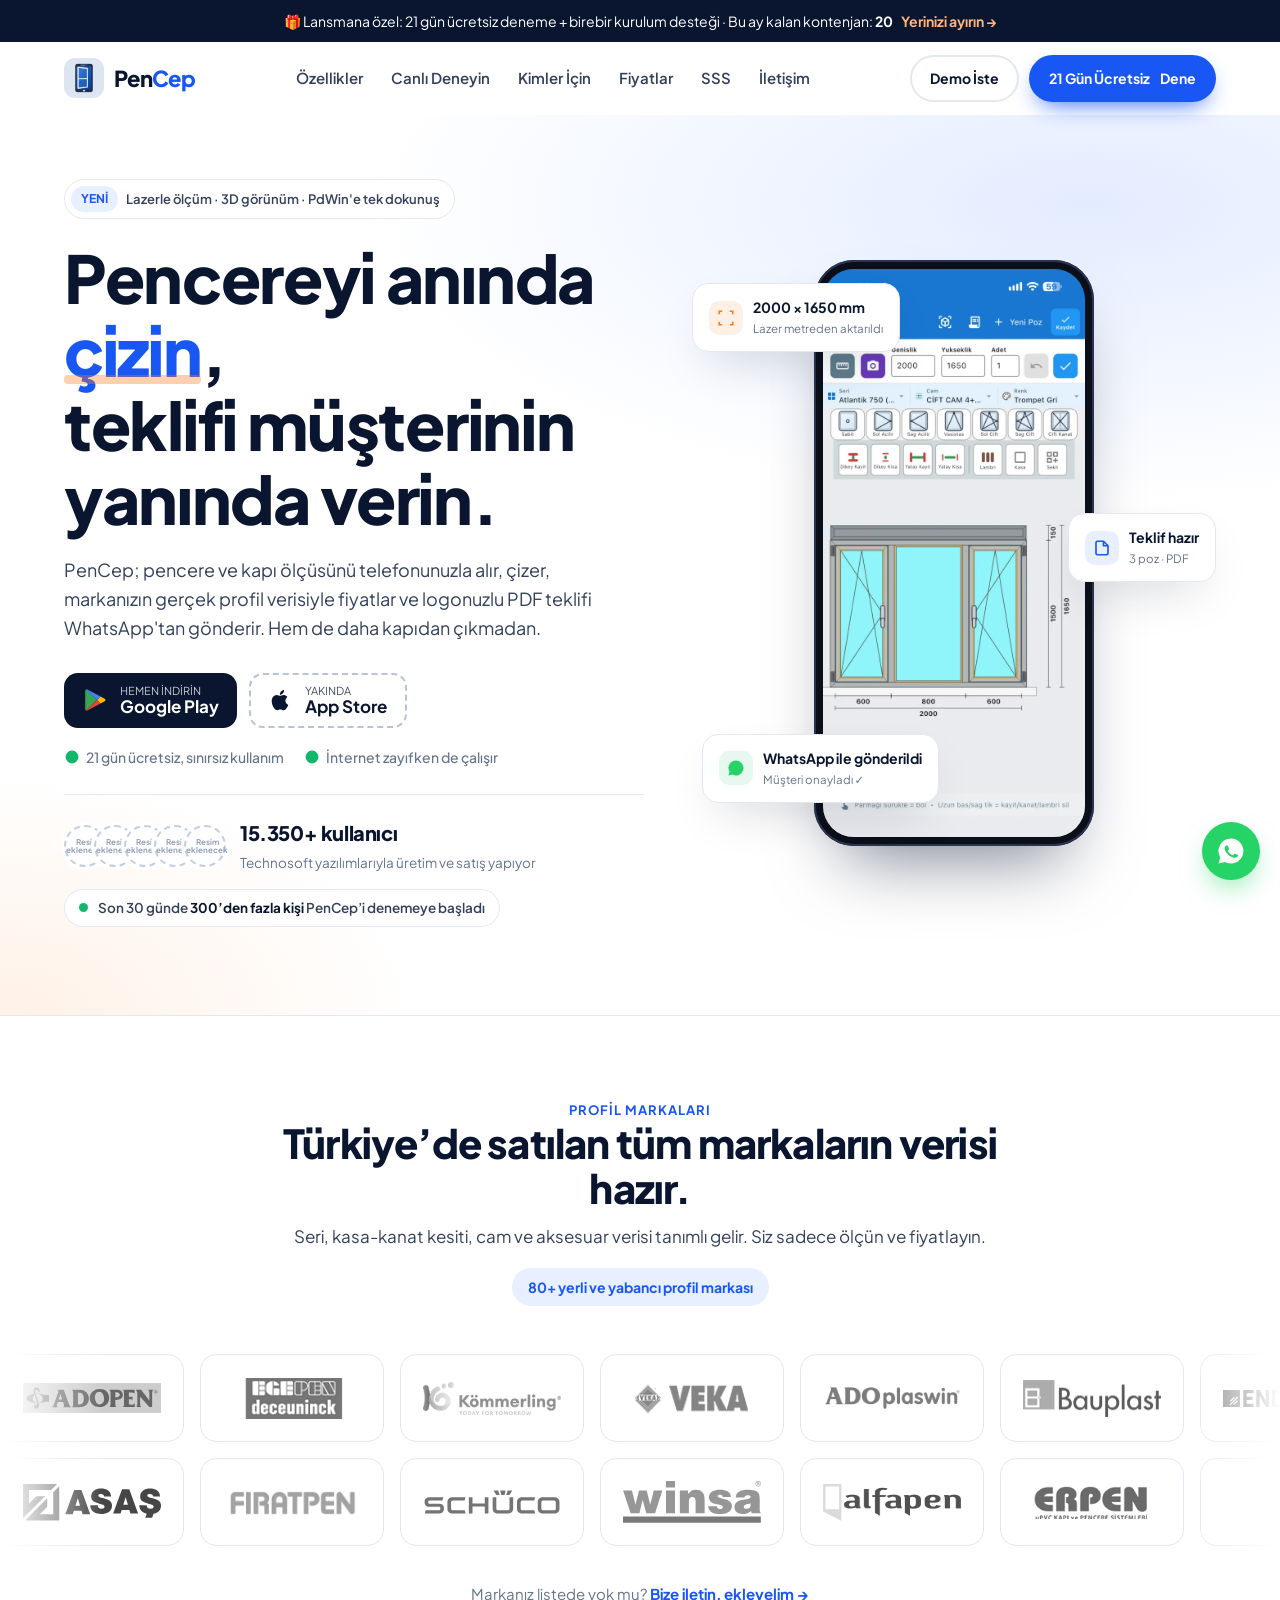
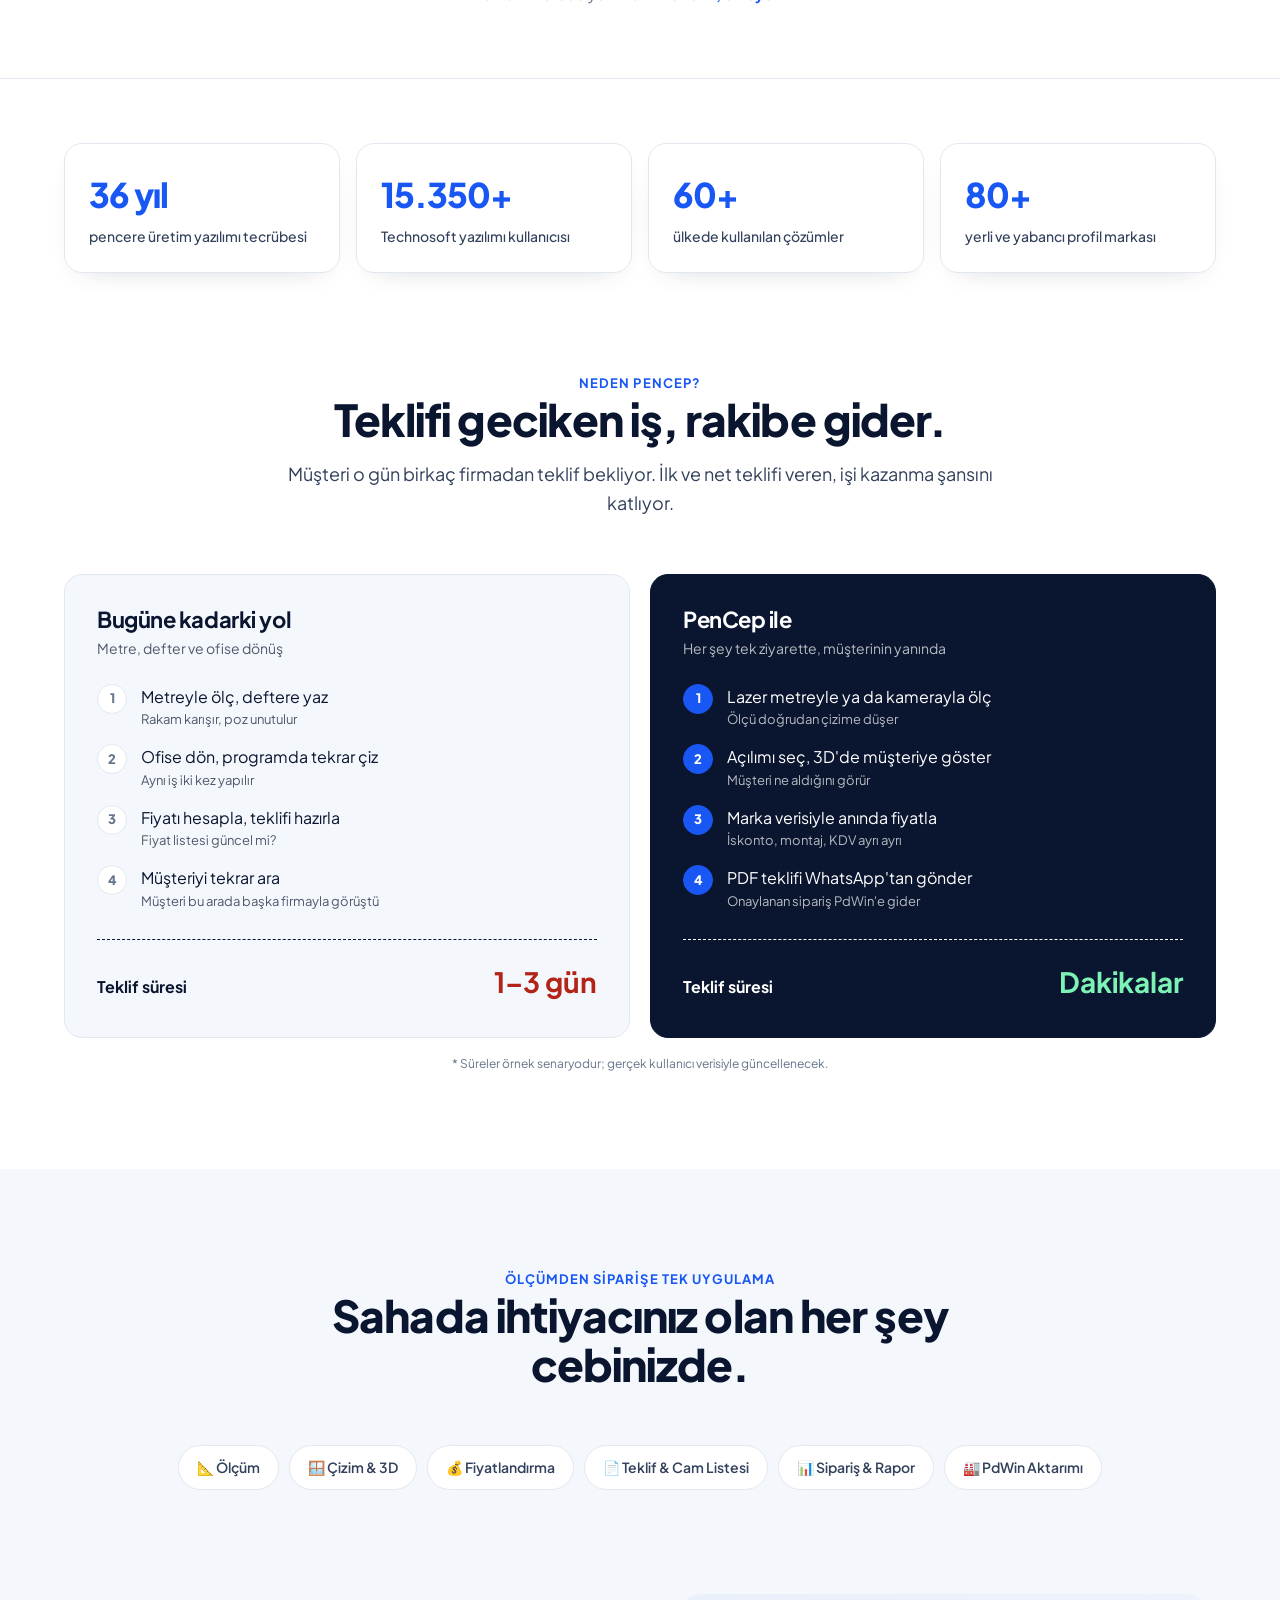
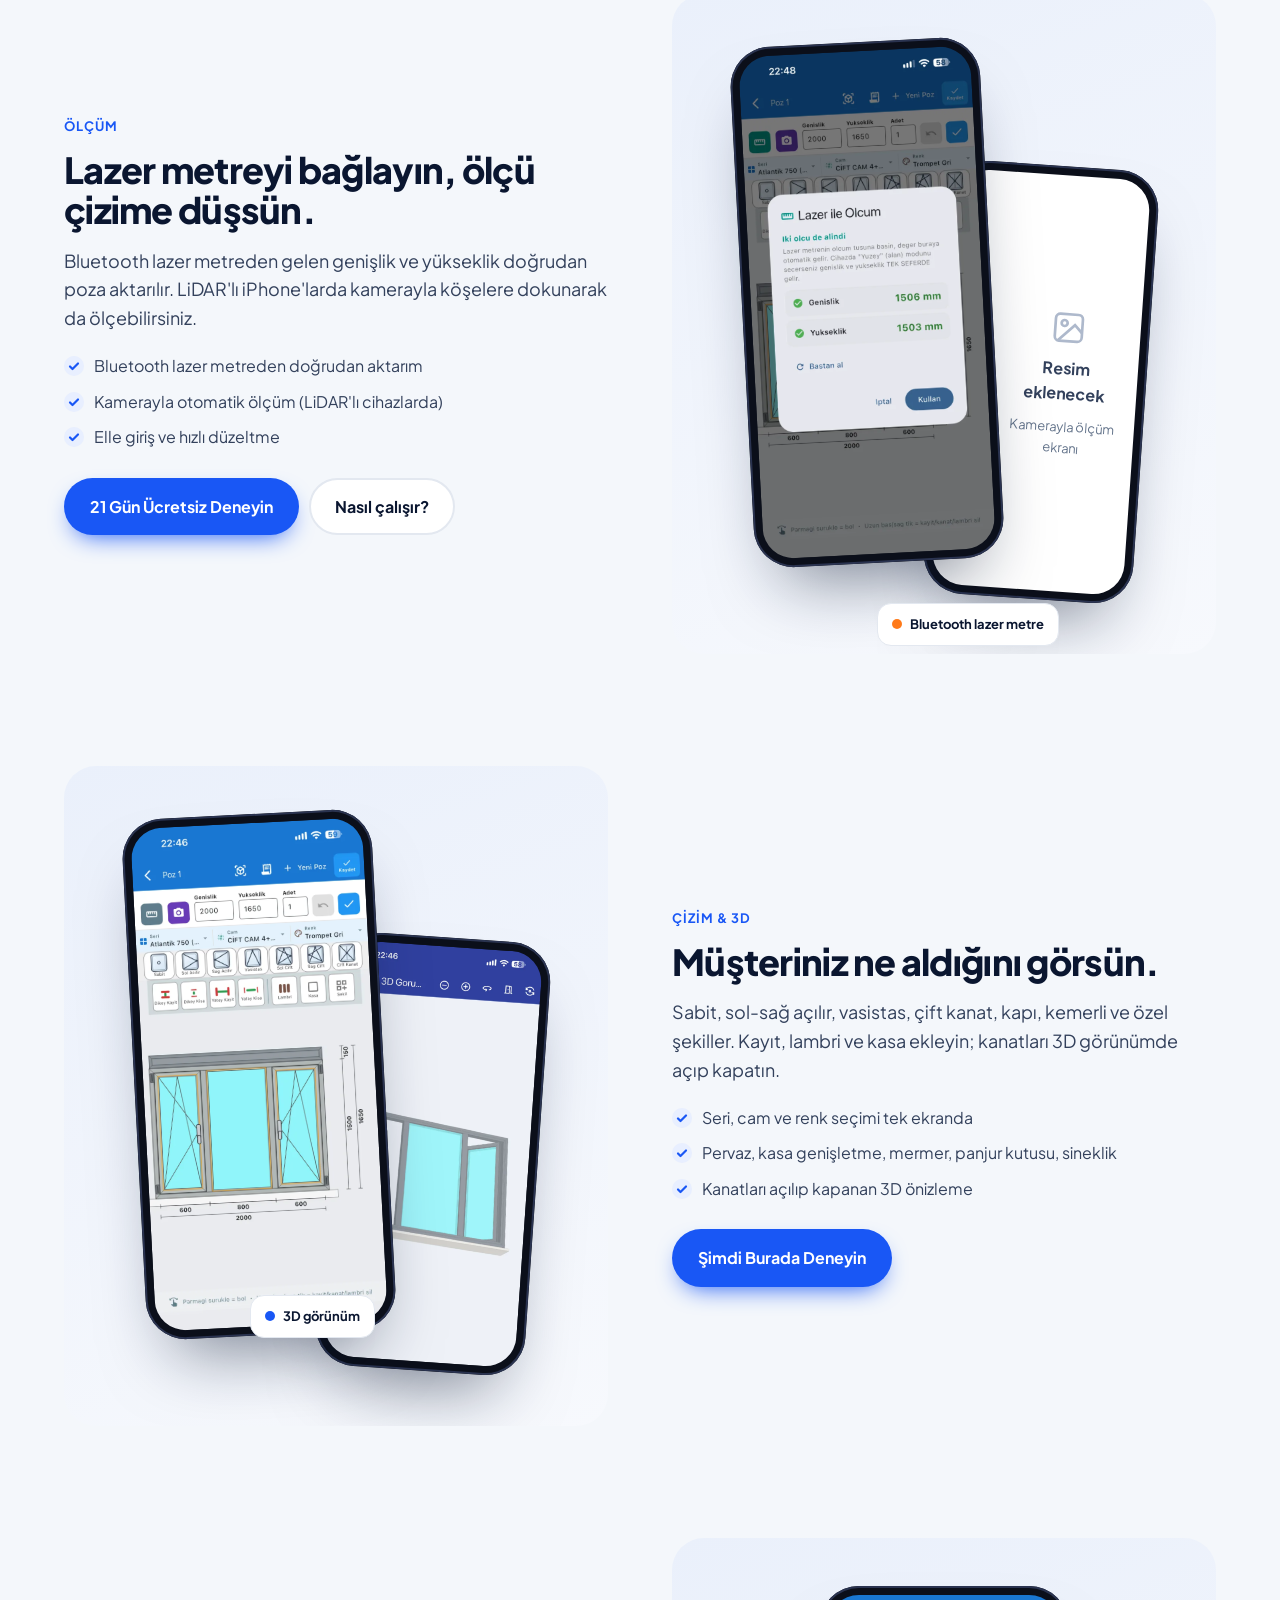
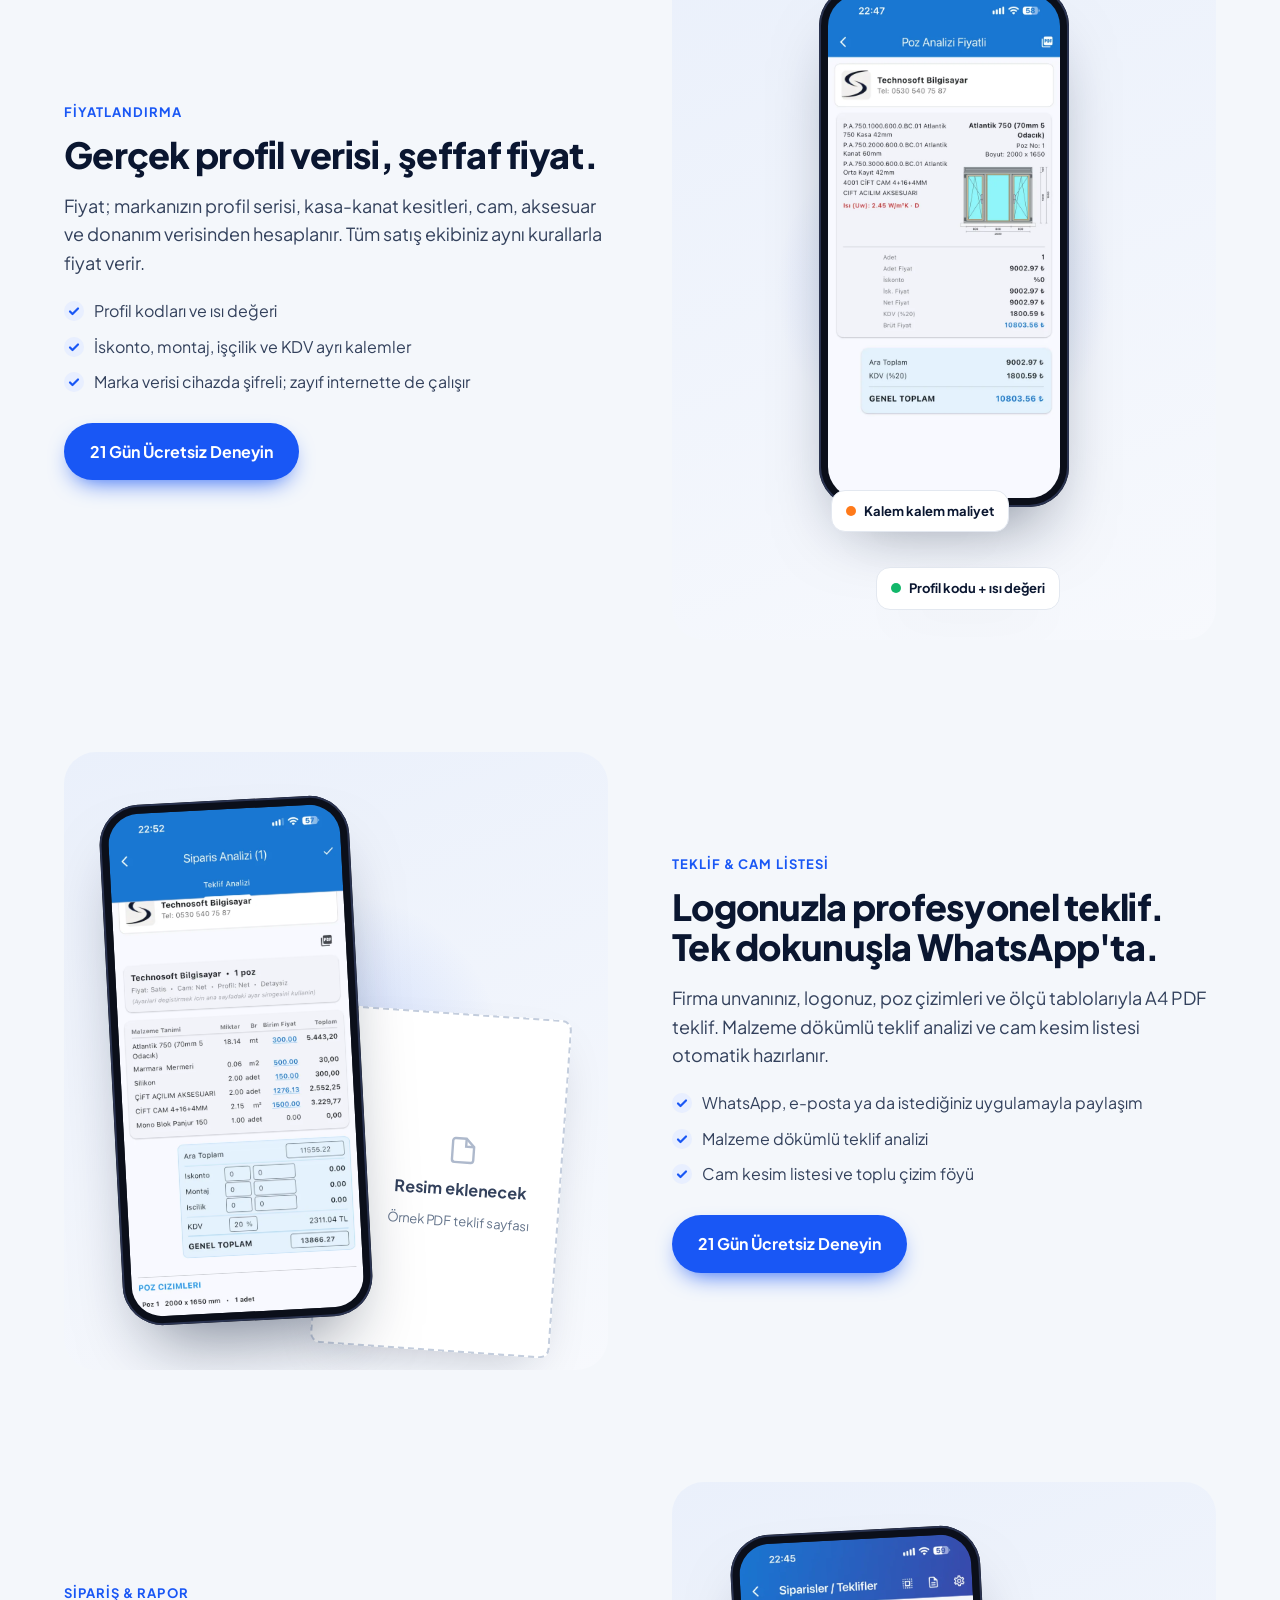
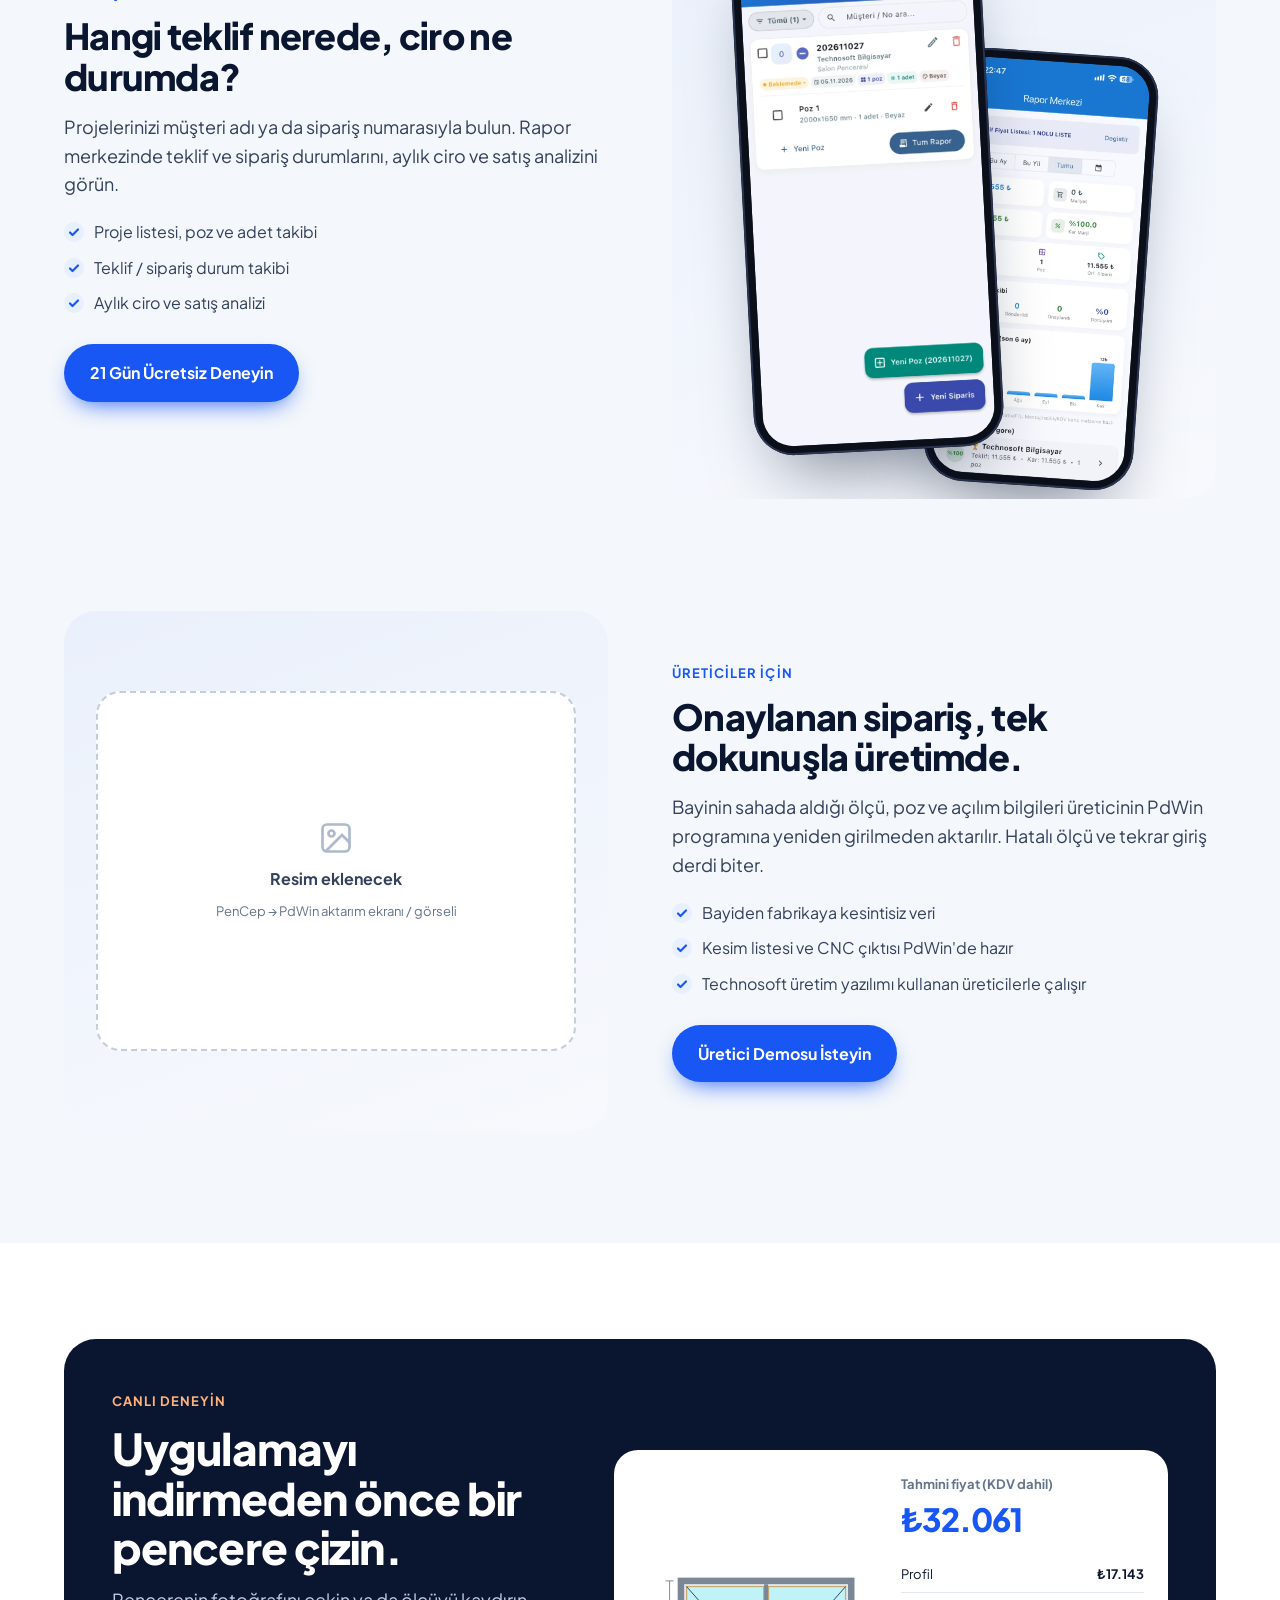
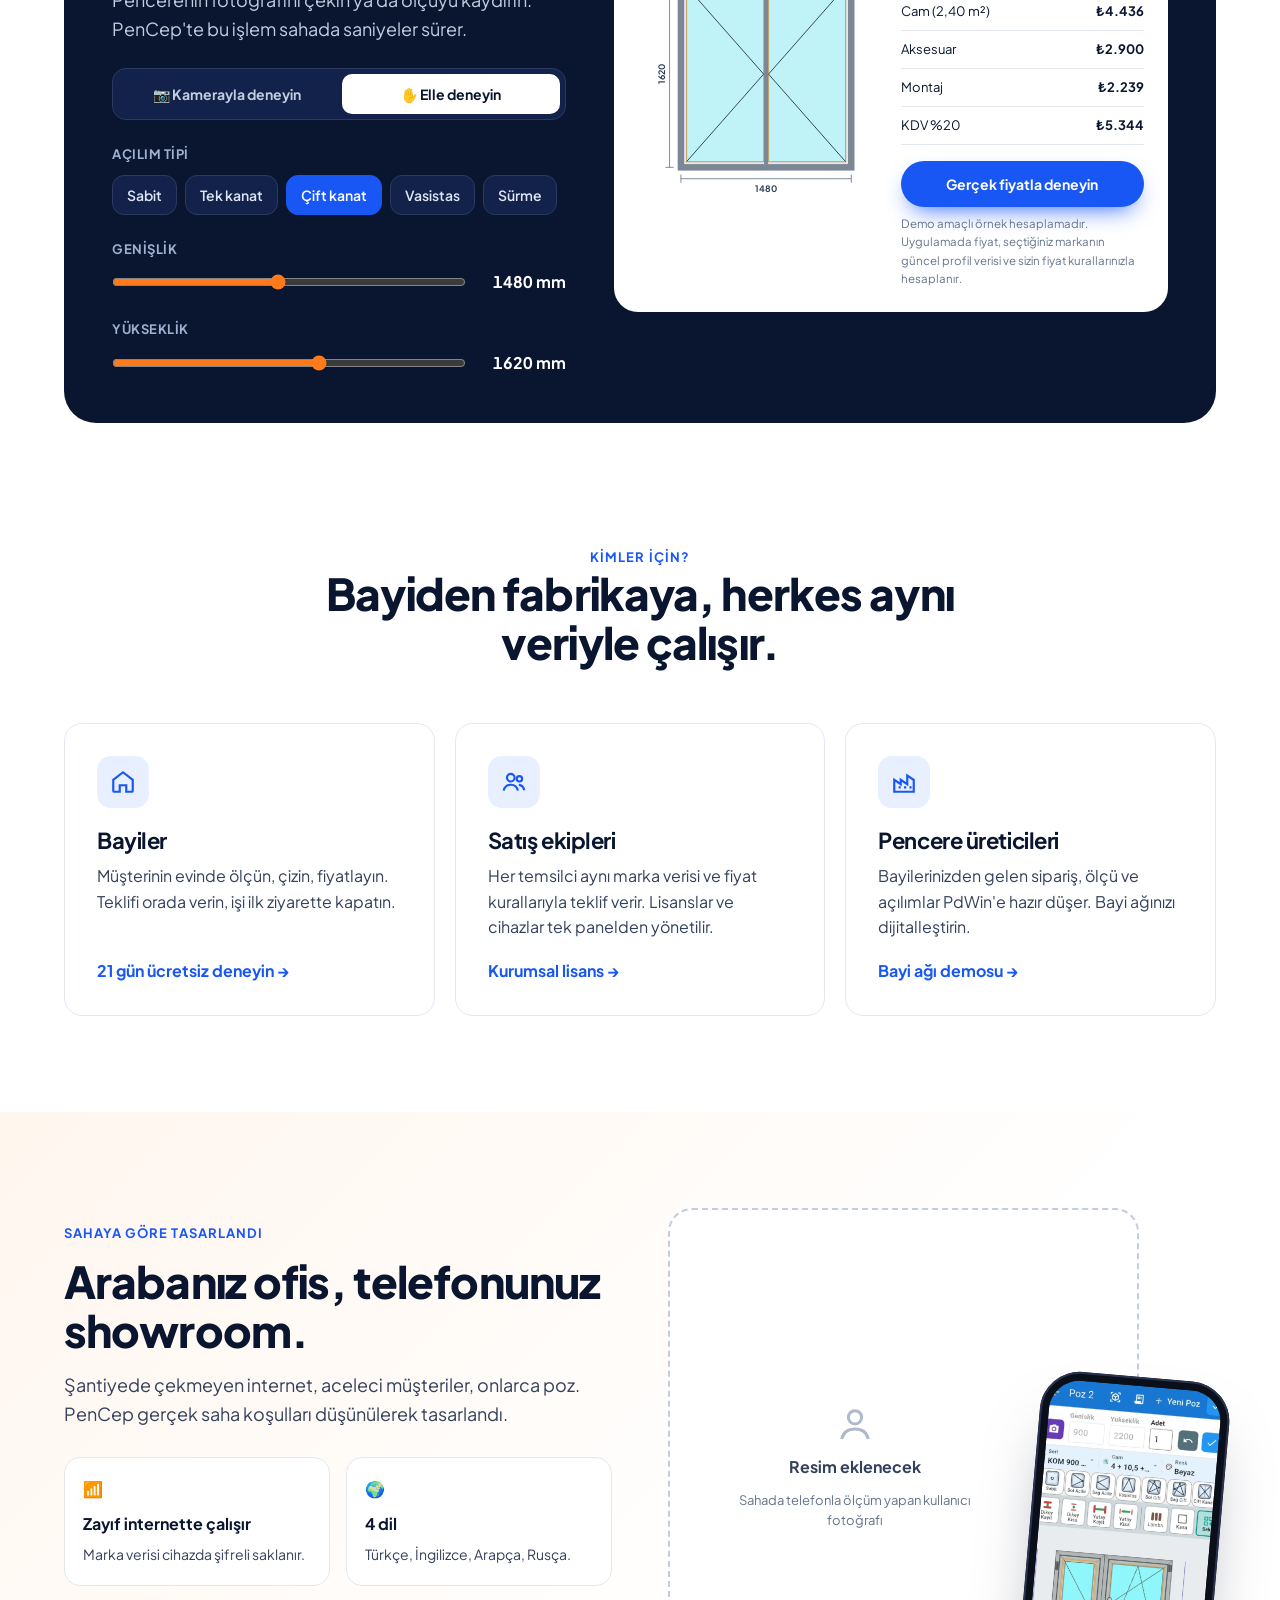
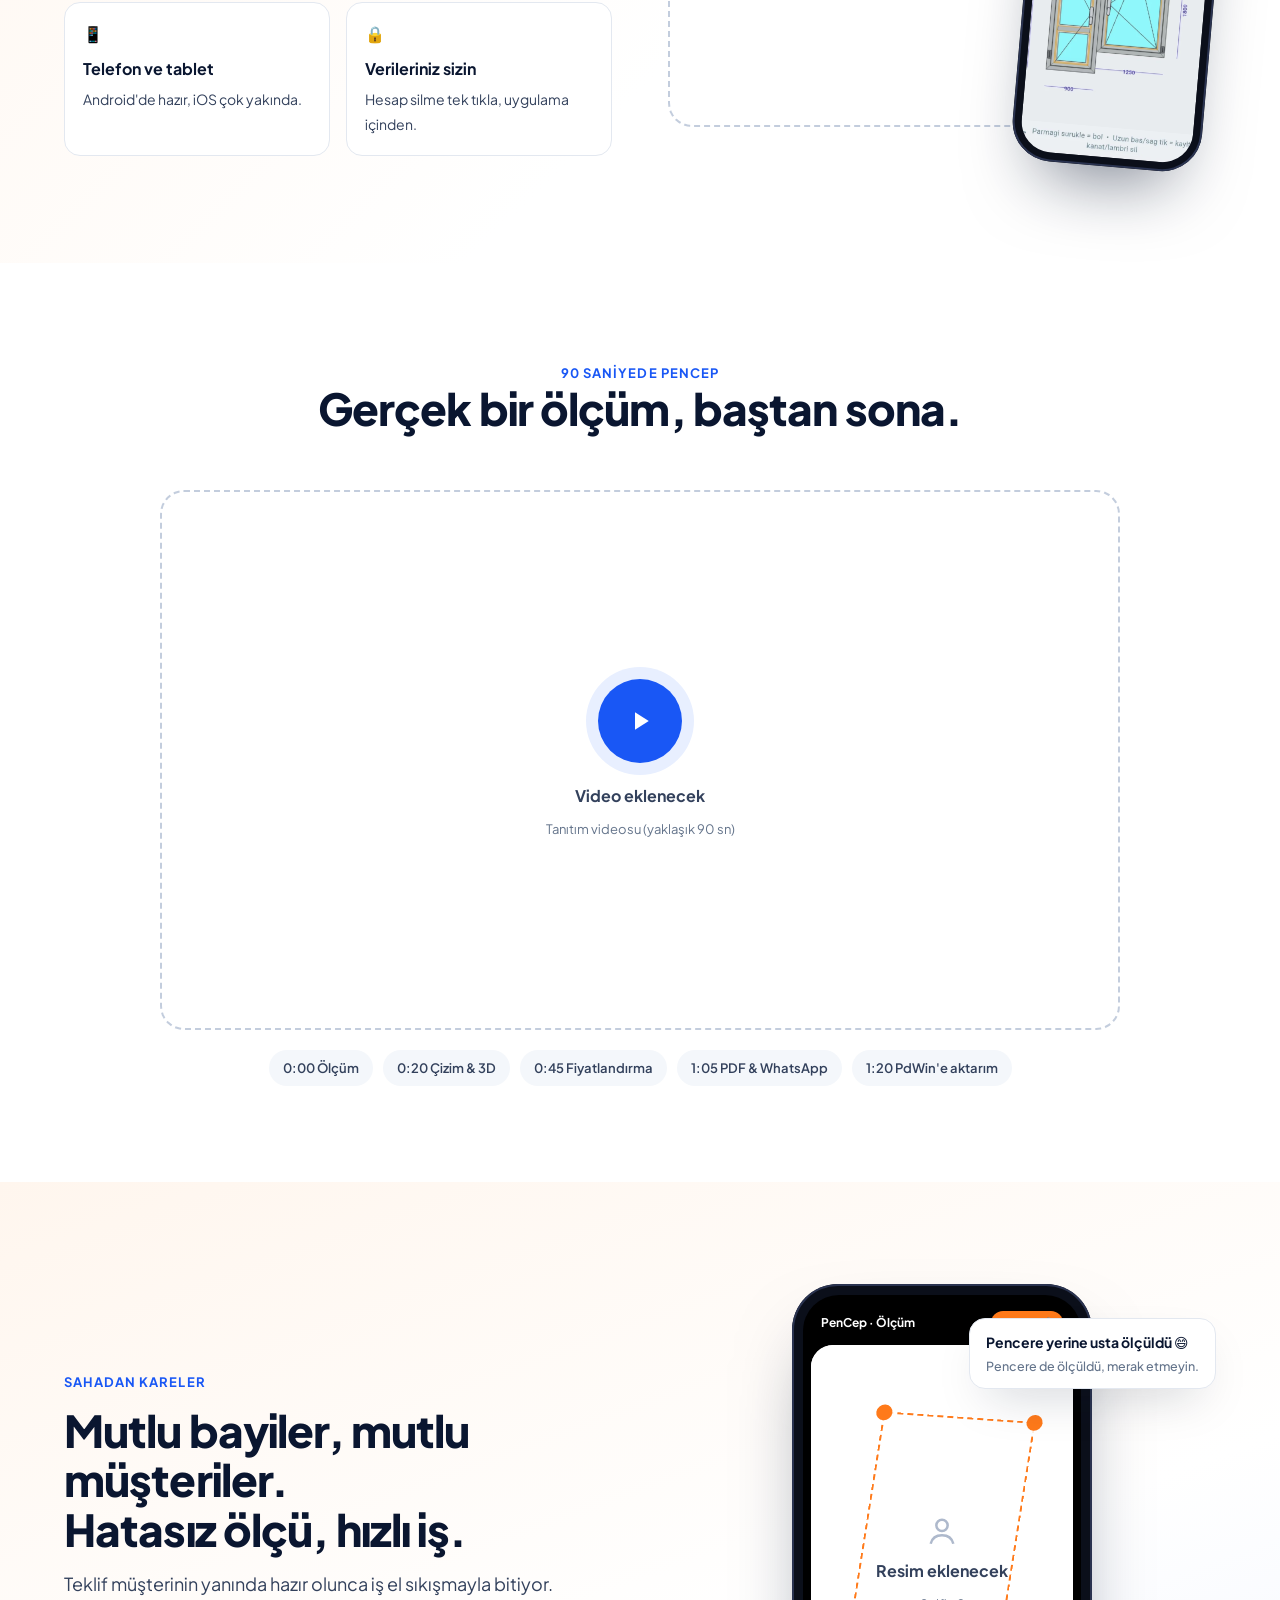
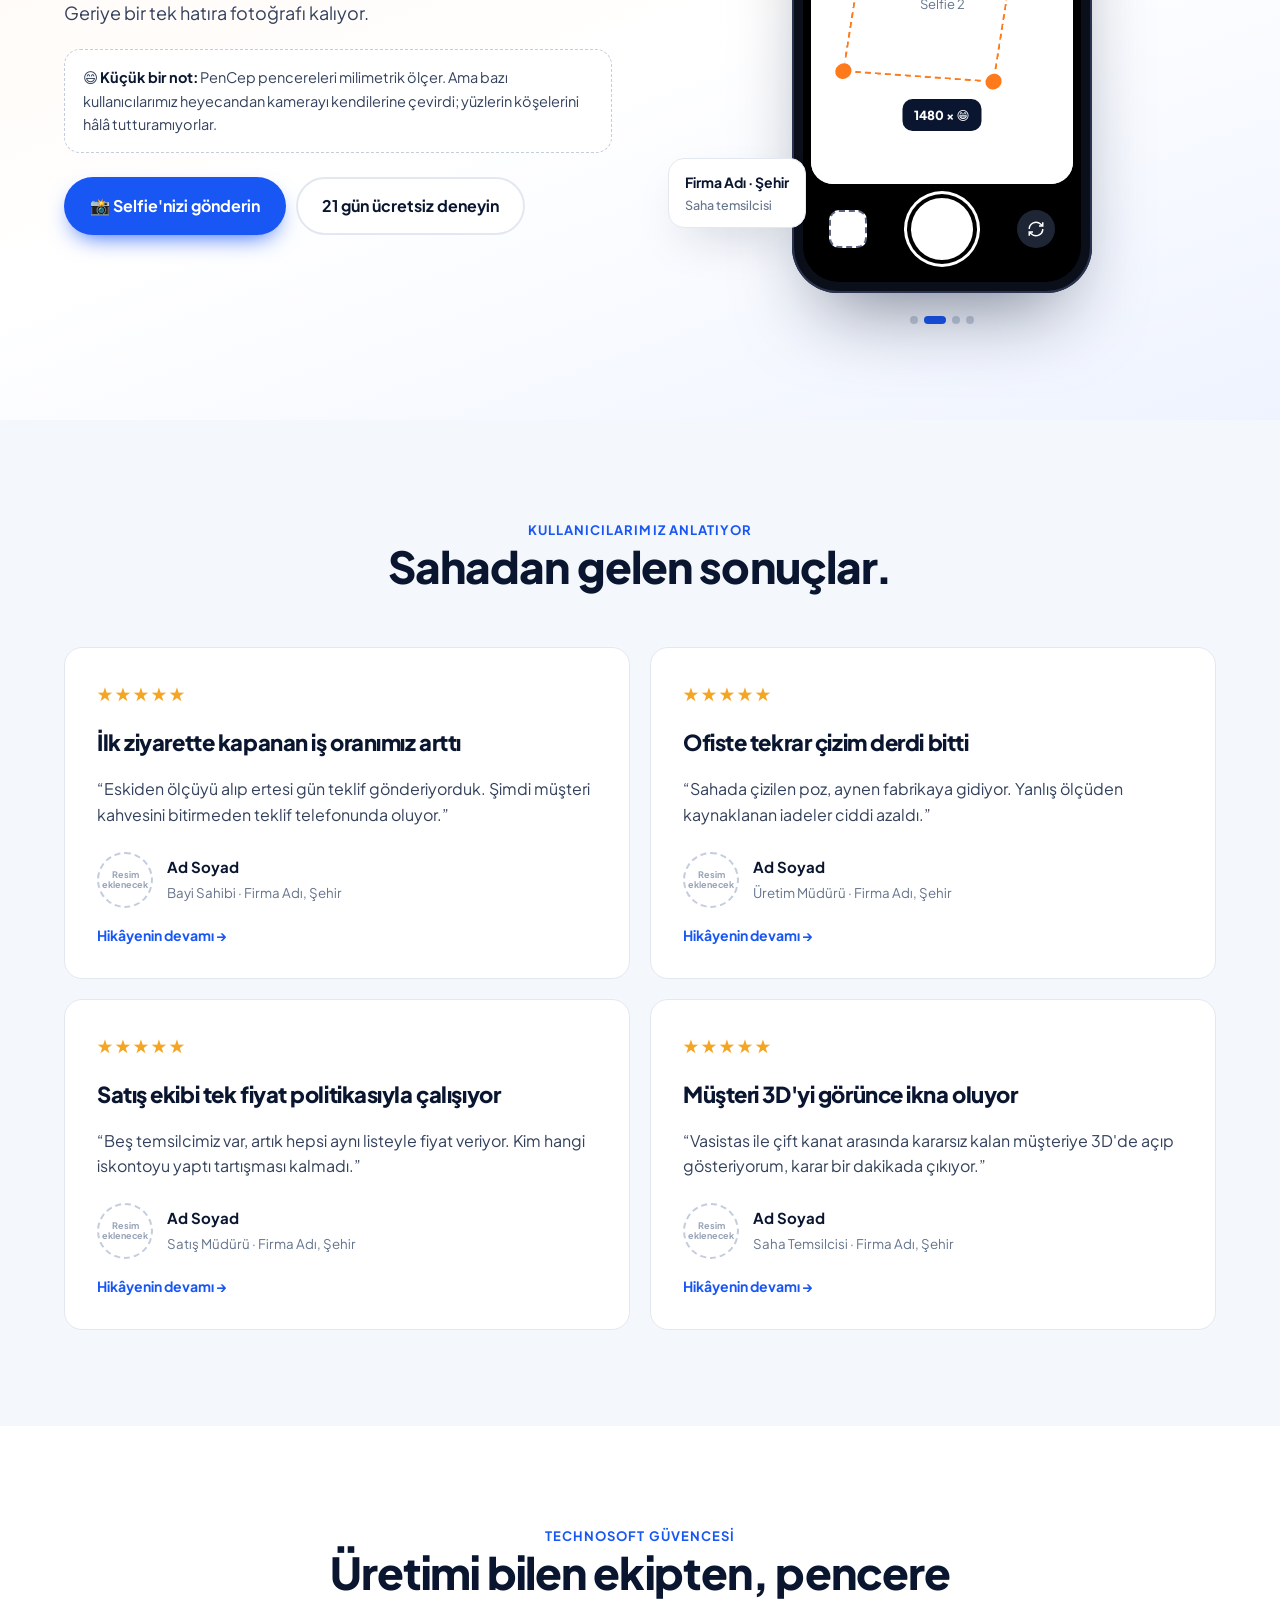
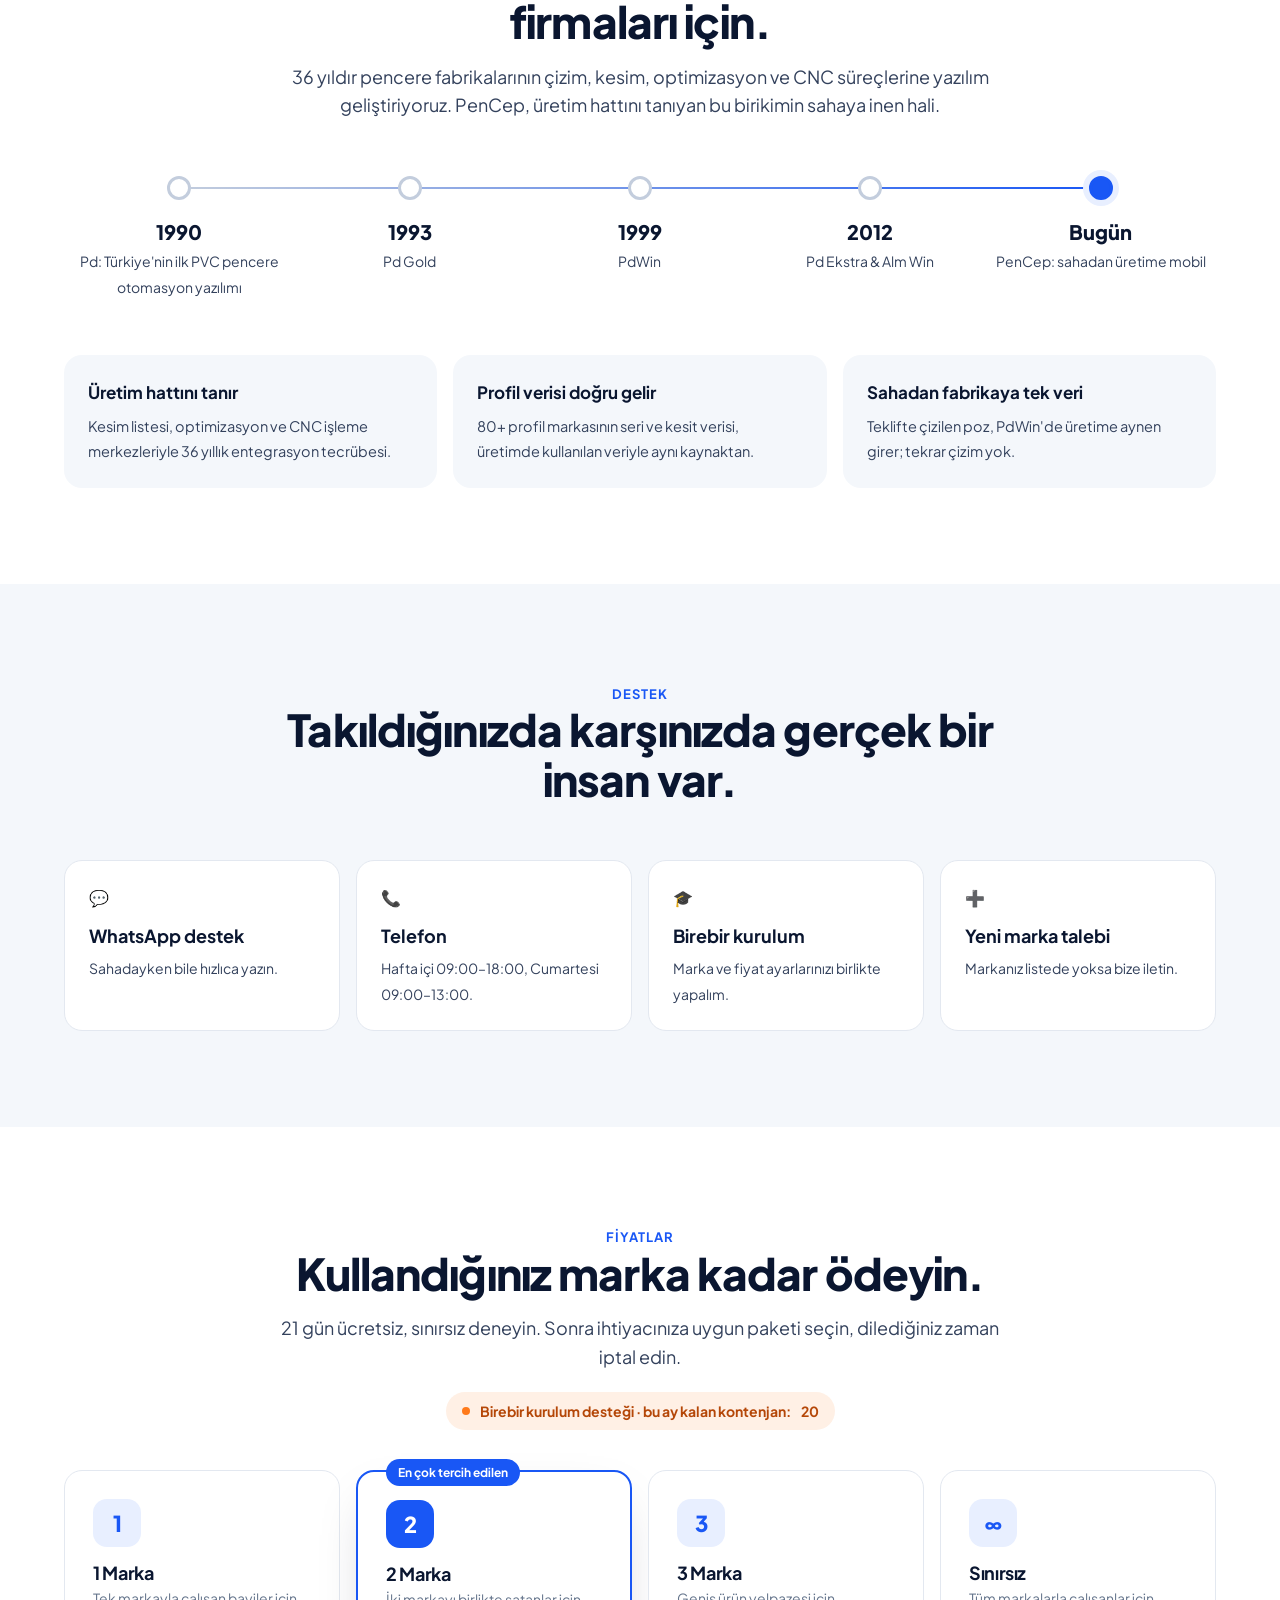
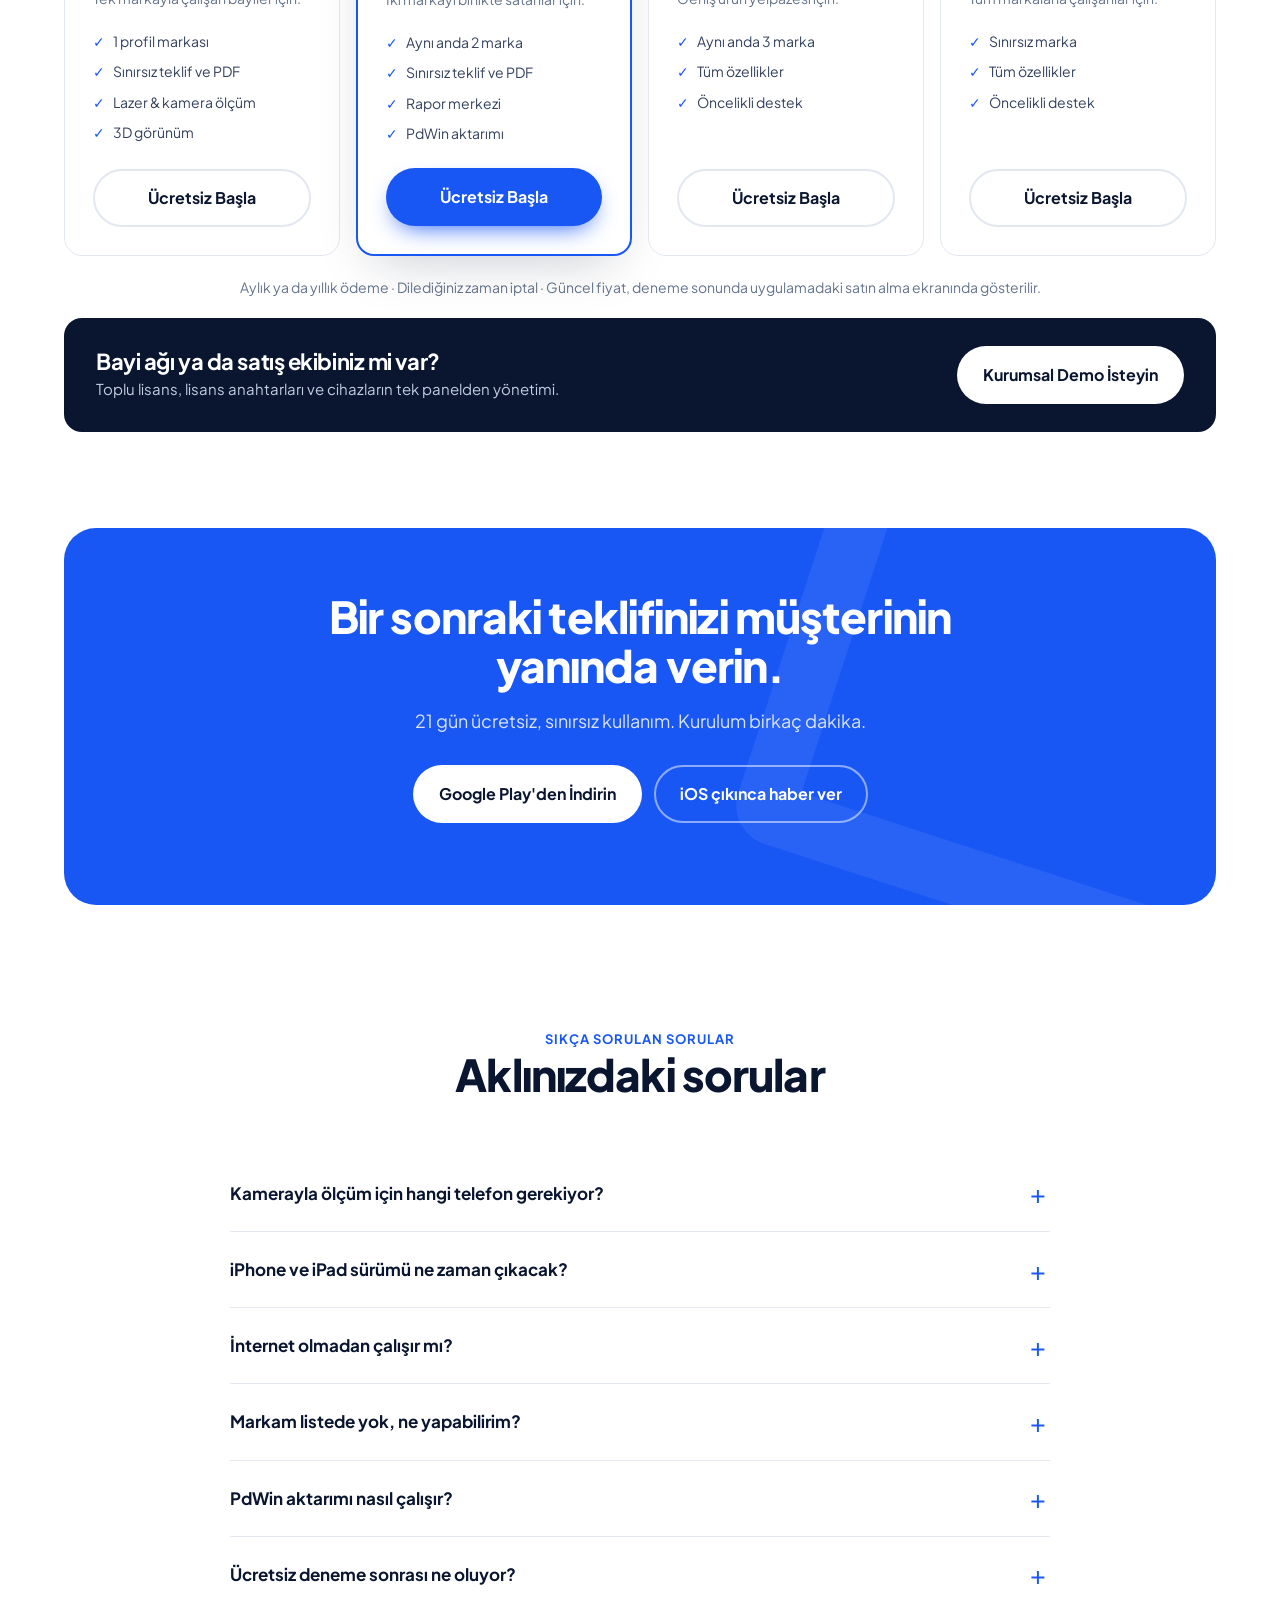
==== commit b70ebaf7: "Mobil alt çubuk: WhatsApp, Demo İste, 21 Gün Ücretsiz; üst menüde mobil deneme butonu Co-Authored-By" ====
--- a/index.html
+++ b/index.html
@@ -165,7 +165,6 @@
 .cam-note{font-size:12.5px;color:#B54708;background:#FFF0E5;border-radius:10px;padding:8px 10px;margin-top:8px}
 .cam-note a{font-weight:700;color:var(--brand)}
 .config.cam-mode .manual-only{display:none}
-@media(max-width:480px){.hide-s{display:none}}
 
 /* kimler için */
 .aud{display:grid;grid-template-columns:repeat(3,1fr);gap:20px}
@@ -326,17 +325,6 @@
 .sf-dots i{width:8px;height:8px;border-radius:50%;background:#C3CDDD;transition:.3s}
 .sf-dots i.on{background:var(--brand);width:22px;border-radius:8px}
 
-/* mobil alt çubuk: Hızlı Ulaş */
-.quickbar{display:none}
-@media(max-width:760px){
-  .wa-fab{display:none}
-  .quickbar{display:flex;gap:10px;position:fixed;left:0;right:0;bottom:0;z-index:70;padding:10px 12px calc(10px + env(safe-area-inset-bottom));background:rgba(255,255,255,.96);backdrop-filter:blur(10px);border-top:1px solid var(--line);box-shadow:0 -10px 30px -18px rgba(10,22,48,.35);transform:translateY(110%);transition:transform .3s}
-  .quickbar.show{transform:none}
-  .quickbar a{flex:1;display:flex;align-items:center;justify-content:center;gap:8px;font-weight:700;font-size:14.5px;padding:13px 8px;border-radius:14px;white-space:nowrap}
-  .quickbar .qb-call{flex:1;background:var(--ink);color:#fff}
-  .quickbar .qb-wa{background:var(--wa);color:#fff}
-  body{padding-bottom:76px}
-}
 </style>
 </head>
 <body>
@@ -353,7 +341,7 @@
     </nav>
     <div class="nav-cta">
       <a href="demo.html" class="btn btn-ghost btn-sm">Demo İste</a>
-      <a href="#indir" class="btn btn-primary btn-sm">21 Gün Ücretsiz Dene</a>
+      <a href="#indir" class="btn btn-primary btn-sm">21 Gün Ücretsiz<span class="hide-s"> Dene</span></a>
       <button class="burger" aria-label="Menüyü aç" aria-expanded="false"><span></span><span></span><span></span></button>
     </div>
   </div>
@@ -859,10 +847,6 @@
 
 <!-- Masaüstü: WhatsApp balonu · Mobil: alta yapışık Hızlı Ulaş çubuğu -->
 <a class="wa-fab" href="https://wa.me/905305407587?text=Merhaba%2C%20PenCep%20hakk%C4%B1nda%20bilgi%20almak%20istiyorum." aria-label="WhatsApp ile yazın"><svg width="30" height="30" viewBox="0 0 24 24" fill="#fff"><path d="M12 2a10 10 0 0 0-8.6 15.1L2 22l5-1.3A10 10 0 1 0 12 2zm5.3 14.1c-.2.6-1.3 1.2-1.8 1.2-.5.1-1 .1-1.7-.1-.4-.1-.9-.3-1.5-.6-2.6-1.1-4.3-3.8-4.4-4-.1-.2-1-1.4-1-2.6s.6-1.9.9-2.1c.2-.3.5-.3.7-.3h.5c.2 0 .4 0 .6.5l.8 2c.1.1.1.3 0 .5l-.3.5-.4.4c-.1.1-.3.3-.1.6.2.3.7 1.2 1.5 1.9 1 .9 1.9 1.2 2.2 1.3.3.1.4.1.6-.1l.8-1c.2-.3.4-.2.6-.1l1.9.9c.3.1.5.2.5.3.1.2.1.6-.1 1.2z"/></svg></a>
-<nav class="quickbar" aria-label="Hızlı ulaş">
-  <a class="qb-call" href="demo.html"><svg width="20" height="20" viewBox="0 0 24 24" fill="none" stroke="currentColor" stroke-width="2.2"><rect x="3" y="4" width="18" height="17" rx="2"/><path d="M8 2v4M16 2v4M3 10h18"/></svg>Demo İste</a>
-  <a class="qb-wa" href="https://wa.me/905305407587?text=Merhaba%2C%20PenCep%20hakk%C4%B1nda%20bilgi%20almak%20istiyorum."><svg width="20" height="20" viewBox="0 0 24 24" fill="#fff"><path d="M12 2a10 10 0 0 0-8.6 15.1L2 22l5-1.3A10 10 0 1 0 12 2z"/></svg>WhatsApp'tan Sorun</a>
-</nav>
 
 <script src="assets/site.js"></script>
 <script>
@@ -870,9 +854,6 @@
 const KONTENJAN = 20;
 document.querySelectorAll('[data-kontenjan]').forEach(e=>e.textContent=KONTENJAN);
 
-// Mobil hızlı ulaş çubuğu: hero geçilince görünür
-const qb=document.querySelector('.quickbar');
-addEventListener('scroll',()=>qb.classList.toggle('show',scrollY>420),{passive:true});
 
 // ===== Selfie slaytları (başlık metinlerini buradan düzenleyin) =====
 (function(){
--- a/assets/site.css
+++ b/assets/site.css
@@ -66,7 +66,22 @@
   .mobile-menu a{padding:12px 4px;font-weight:600;border-bottom:1px solid var(--line)}
   .mobile-menu .btn{margin-top:12px;border-bottom:0}
 }
-@media(max-width:480px){.nav-cta .btn-primary{display:none}}
+@media(max-width:480px){.nav-cta .btn-primary{padding:9px 14px;font-size:13.5px}.hide-s{display:none}}
+
+/* ---------- Mobil alt çubuk: WhatsApp · Demo İste · 21 Gün Ücretsiz ---------- */
+.quickbar{display:none}
+@media(max-width:760px){
+  .wa-fab{display:none!important}
+  .quickbar{display:flex;gap:8px;position:fixed;left:0;right:0;bottom:0;z-index:70;padding:10px 10px calc(10px + env(safe-area-inset-bottom));background:rgba(255,255,255,.96);backdrop-filter:blur(10px);-webkit-backdrop-filter:blur(10px);border-top:1px solid var(--line);box-shadow:0 -10px 30px -18px rgba(10,22,48,.35);transform:translateY(110%);transition:transform .3s}
+  .quickbar.show{transform:none}
+  .quickbar:not(.show) .qb-online{opacity:0}
+  .quickbar a{display:flex;align-items:center;justify-content:center;gap:6px;font-weight:700;font-size:14.5px;height:50px;border-radius:14px;white-space:nowrap;min-width:0}
+  .quickbar .qb-wa{flex:0 0 50px;background:var(--wa)}
+  .quickbar .qb-demo{flex:1;background:var(--ink);color:#fff}
+  .quickbar .qb-try{flex:1.25;background:var(--brand);color:#fff;box-shadow:0 8px 18px -10px var(--brand)}
+  body{padding-bottom:78px}
+}
+@media(max-width:360px){.quickbar a{font-size:13.5px}.quickbar .qb-demo svg{display:none}}
 
 /* ---------- Görsel yer tutucular (beyaz, "Resim eklenecek") ---------- */
 .ph{background:#fff;border:2px dashed var(--ph-line);border-radius:24px;display:flex;flex-direction:column;align-items:center;justify-content:center;gap:10px;text-align:center;color:var(--muted);padding:24px}
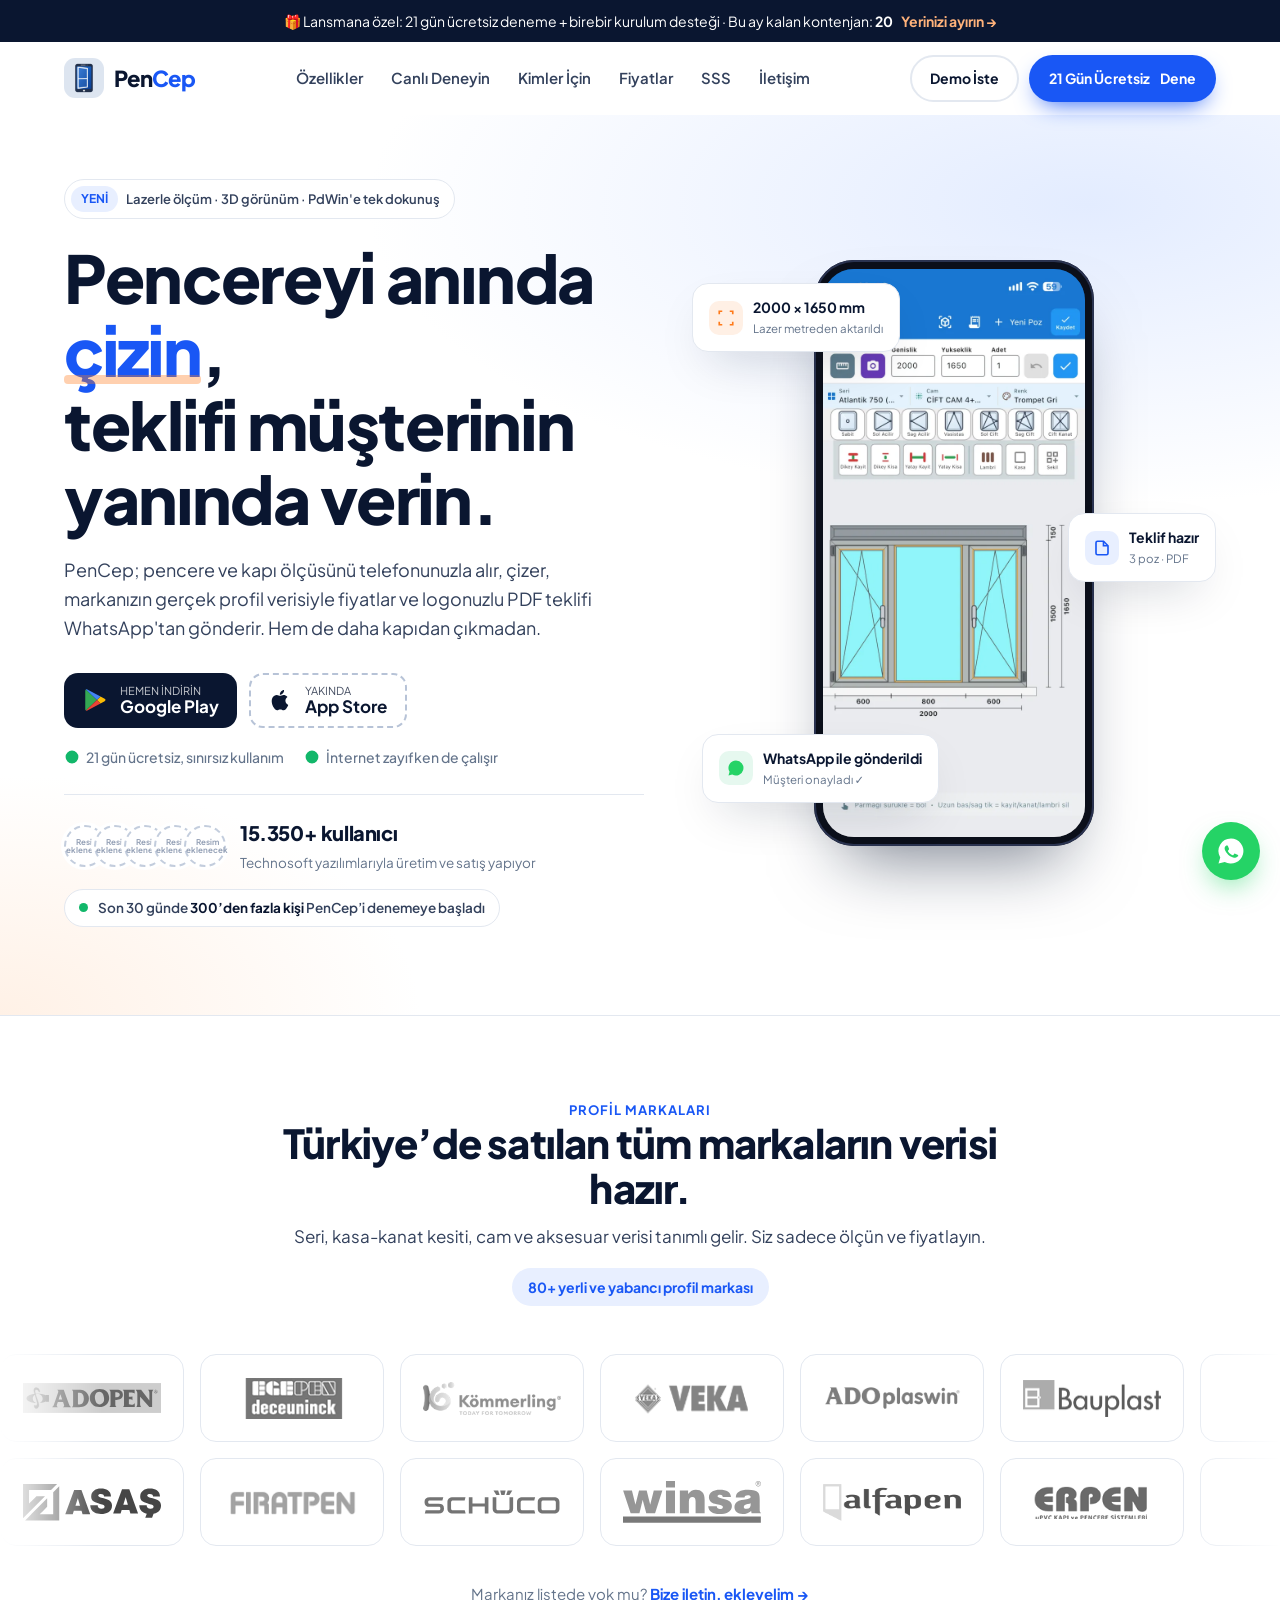
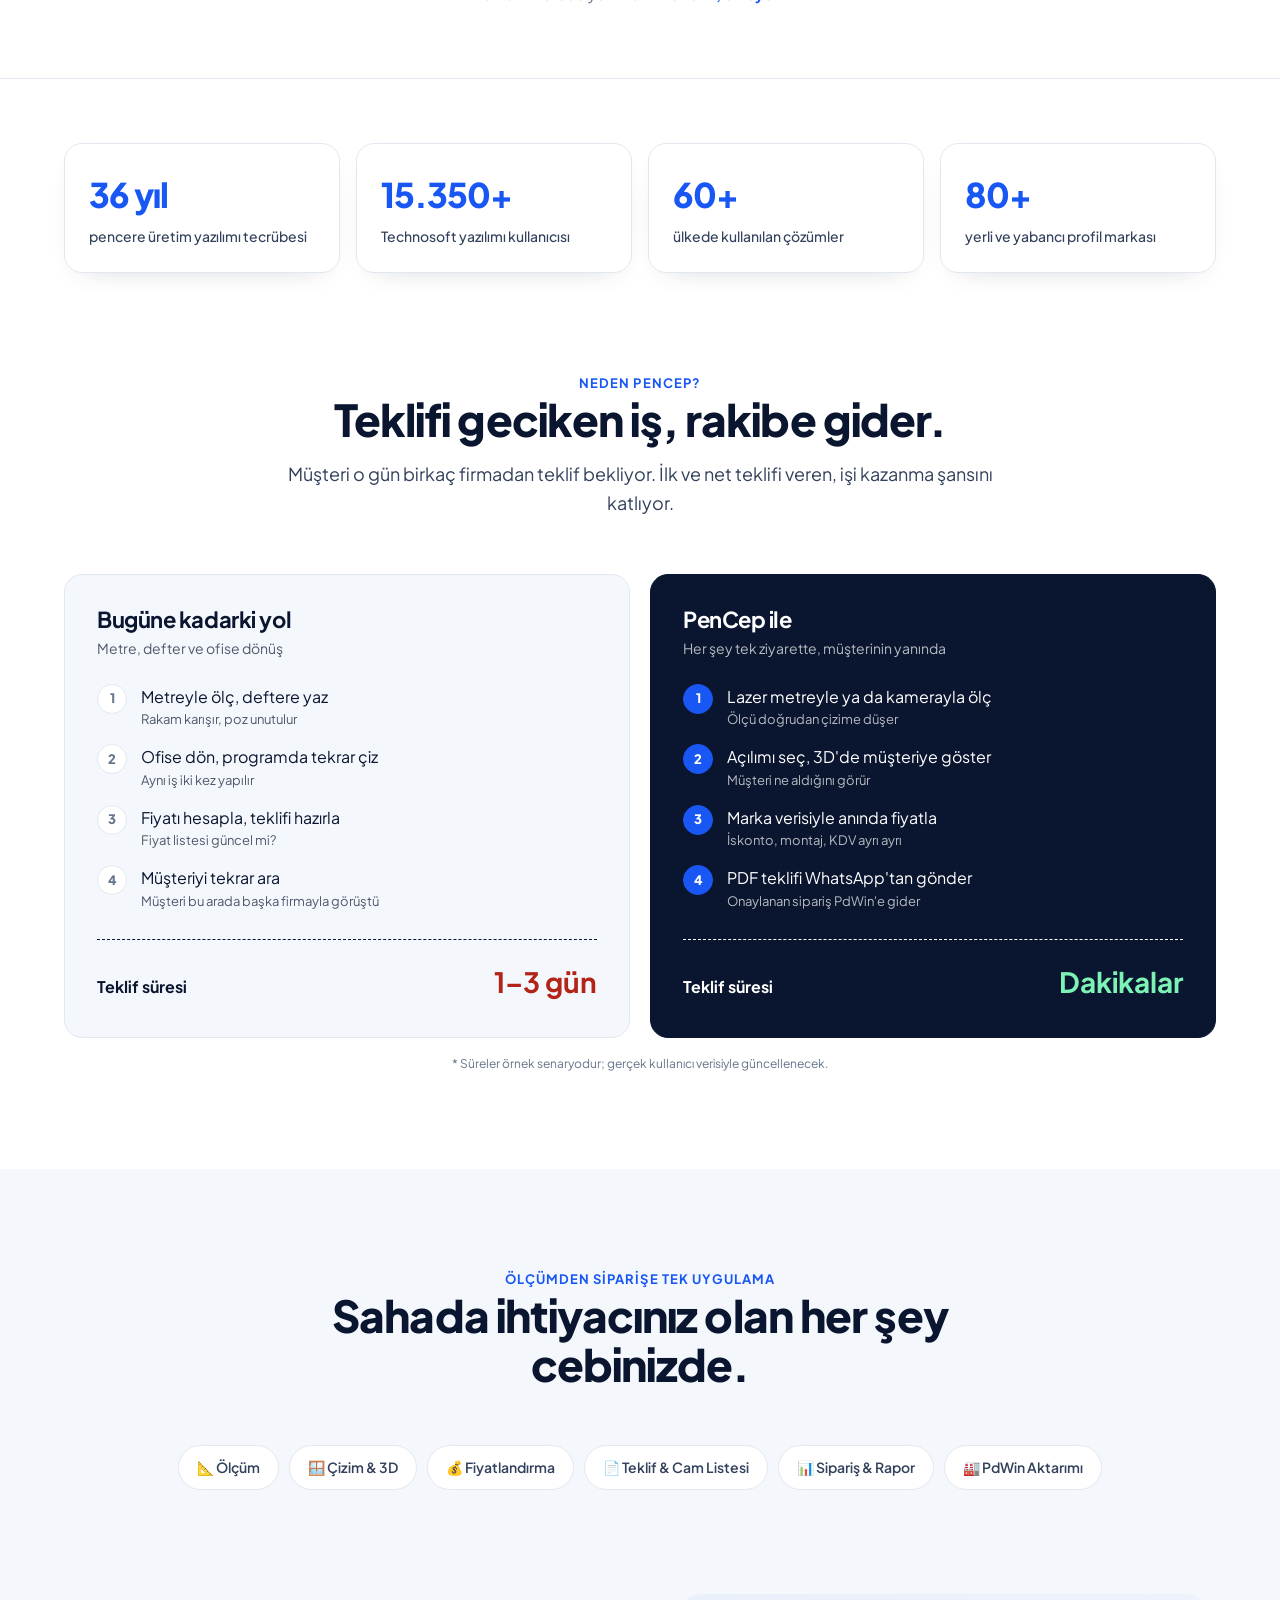
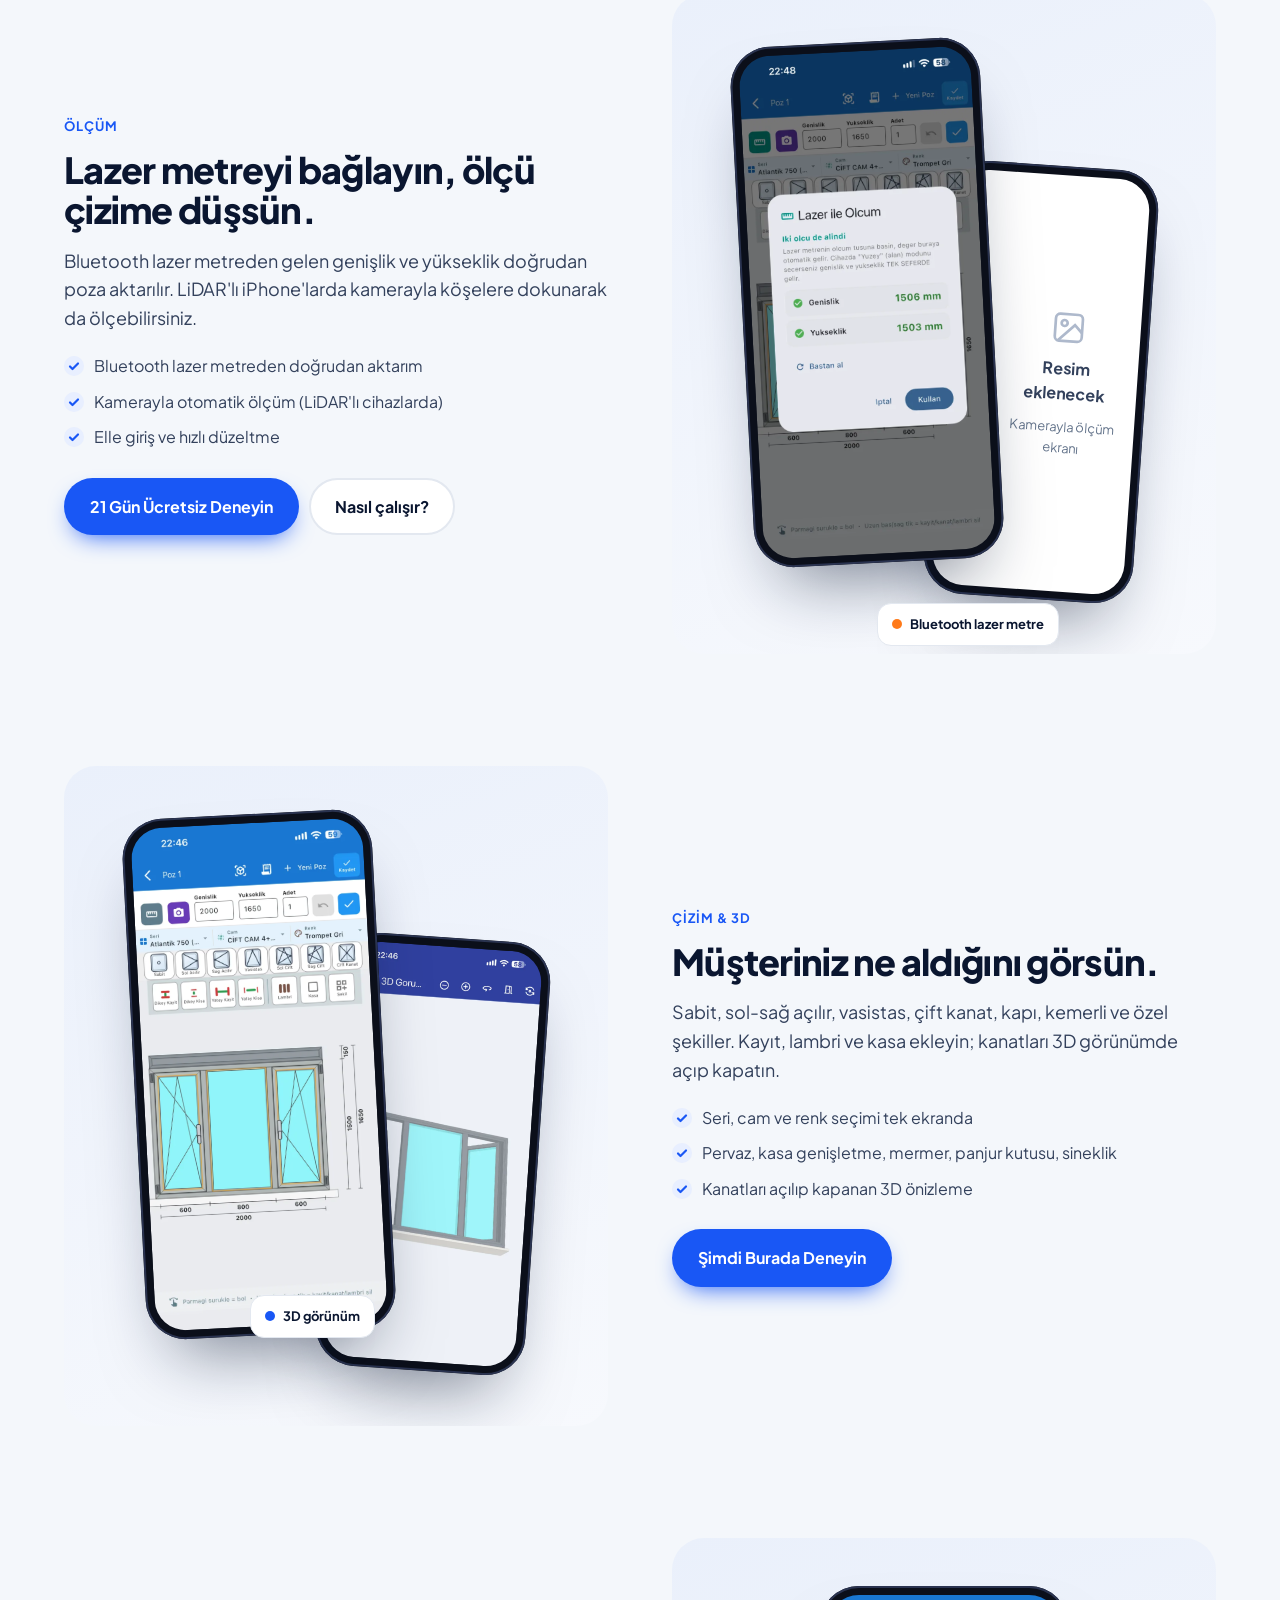
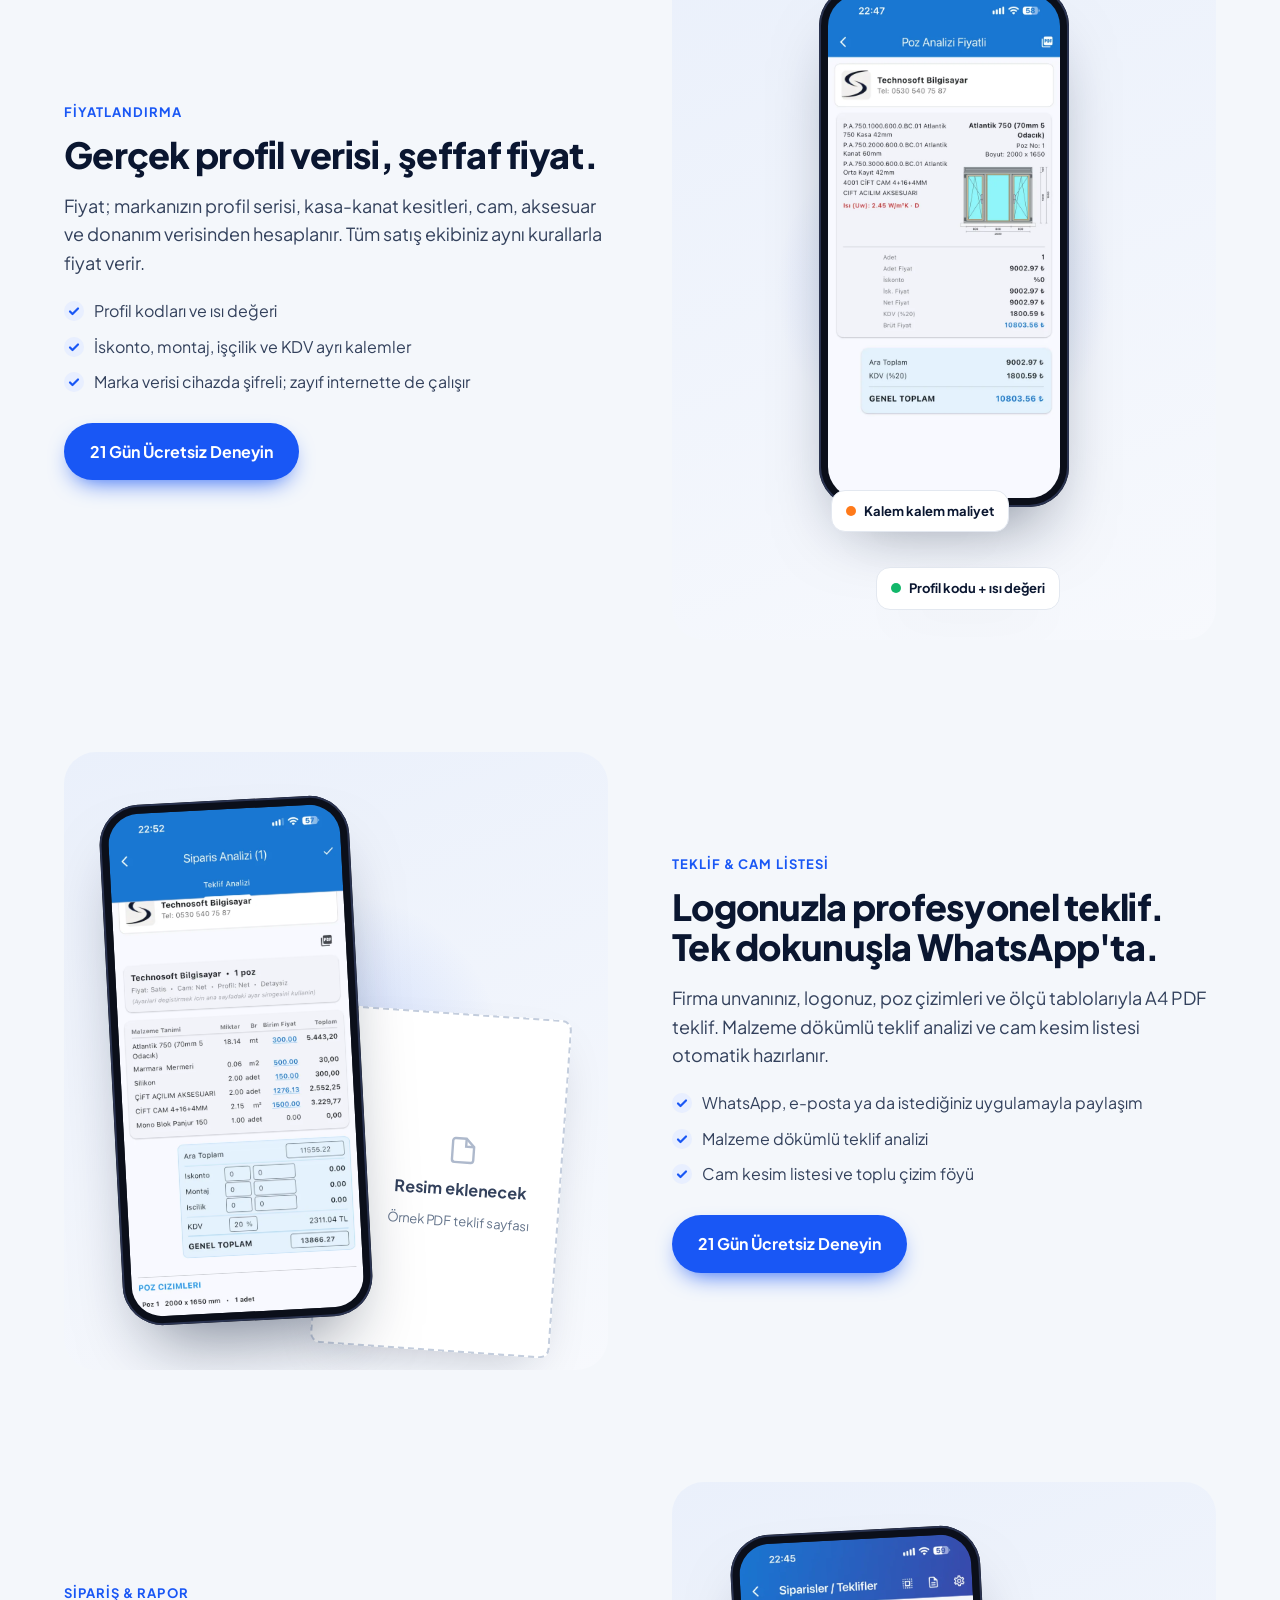
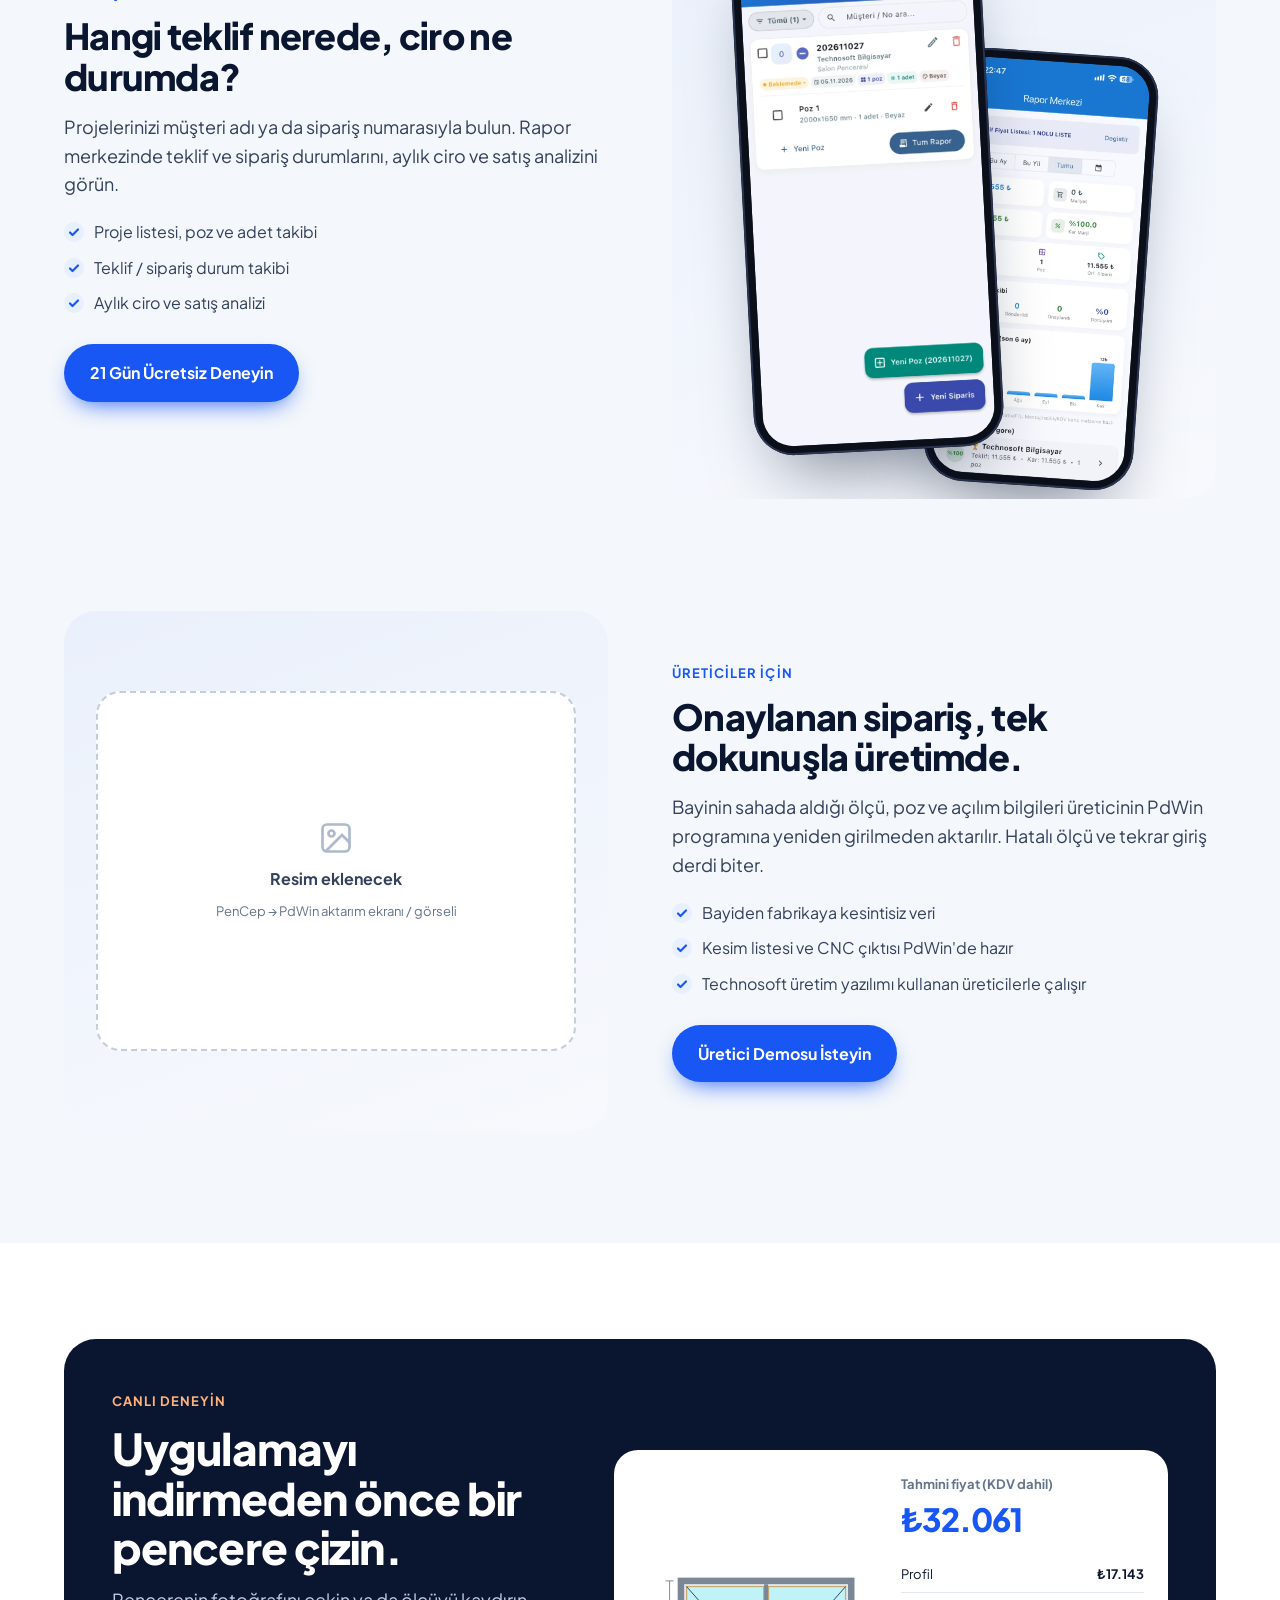
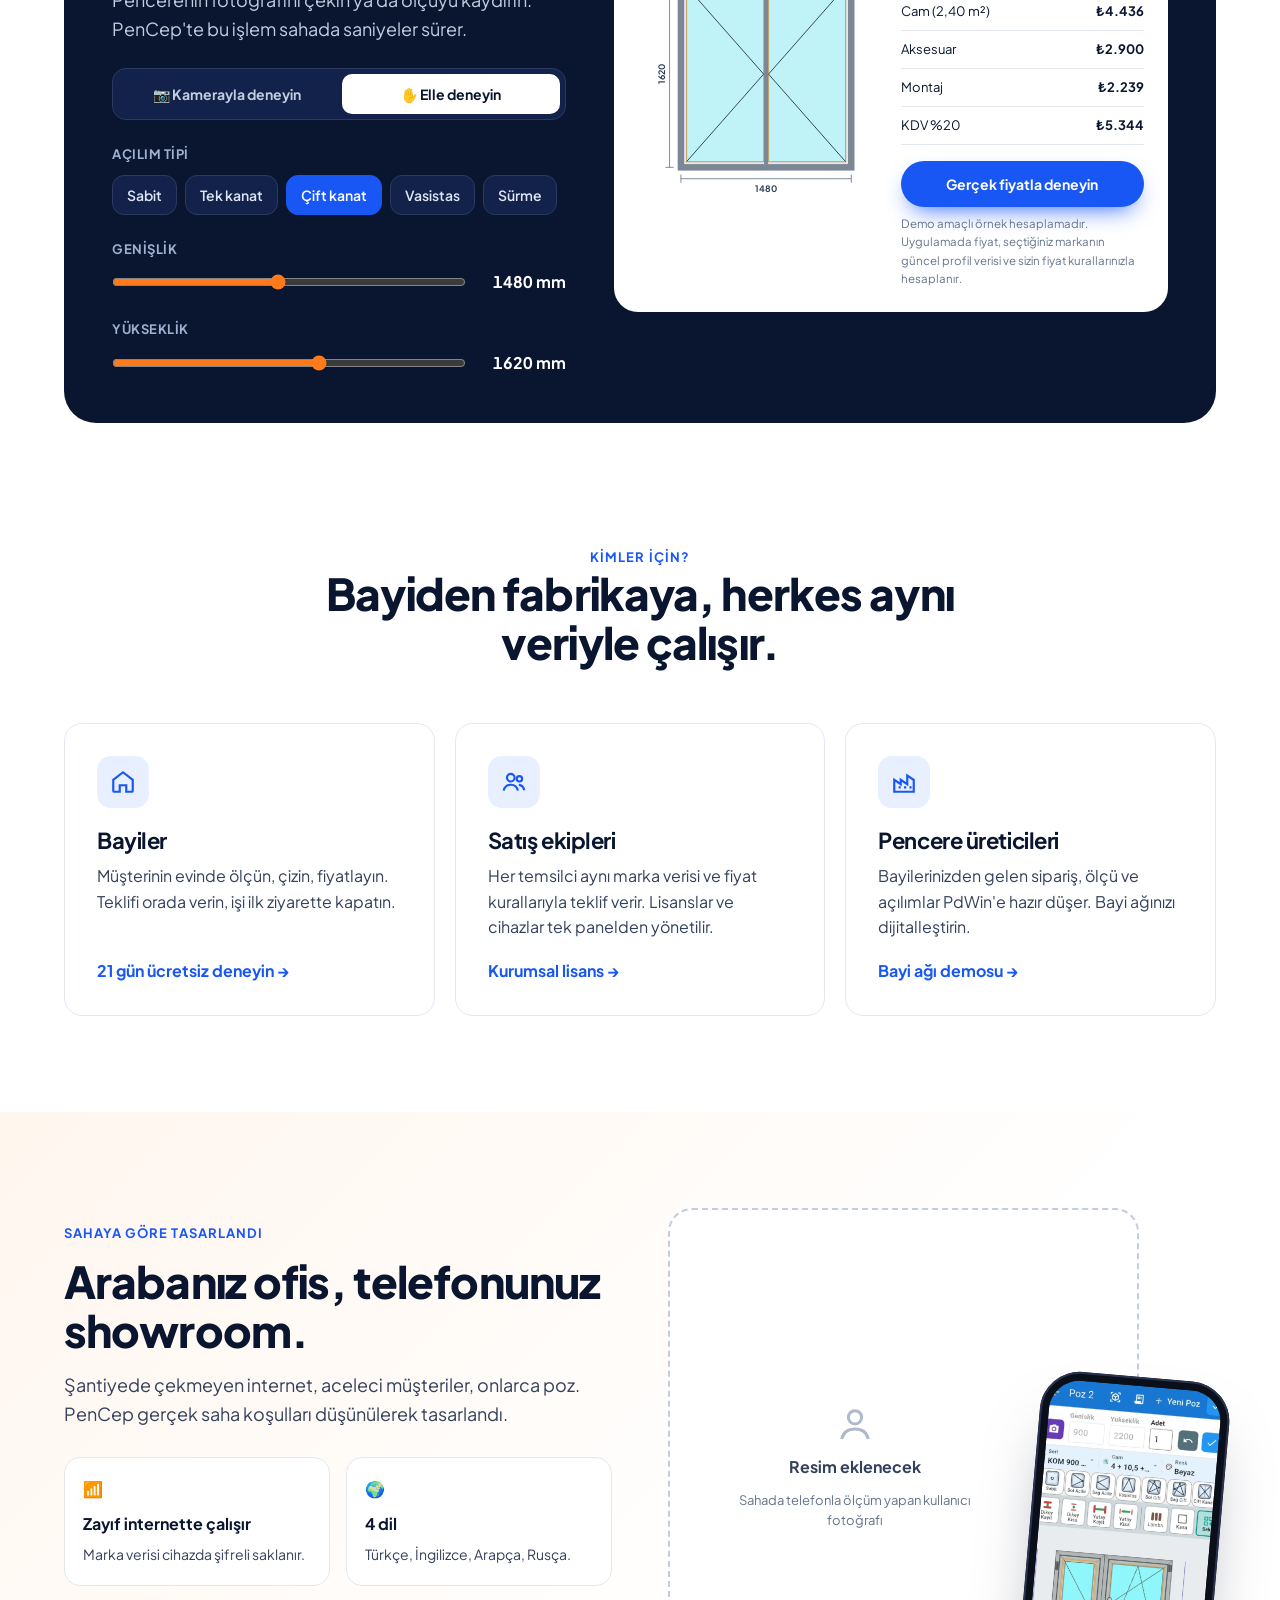
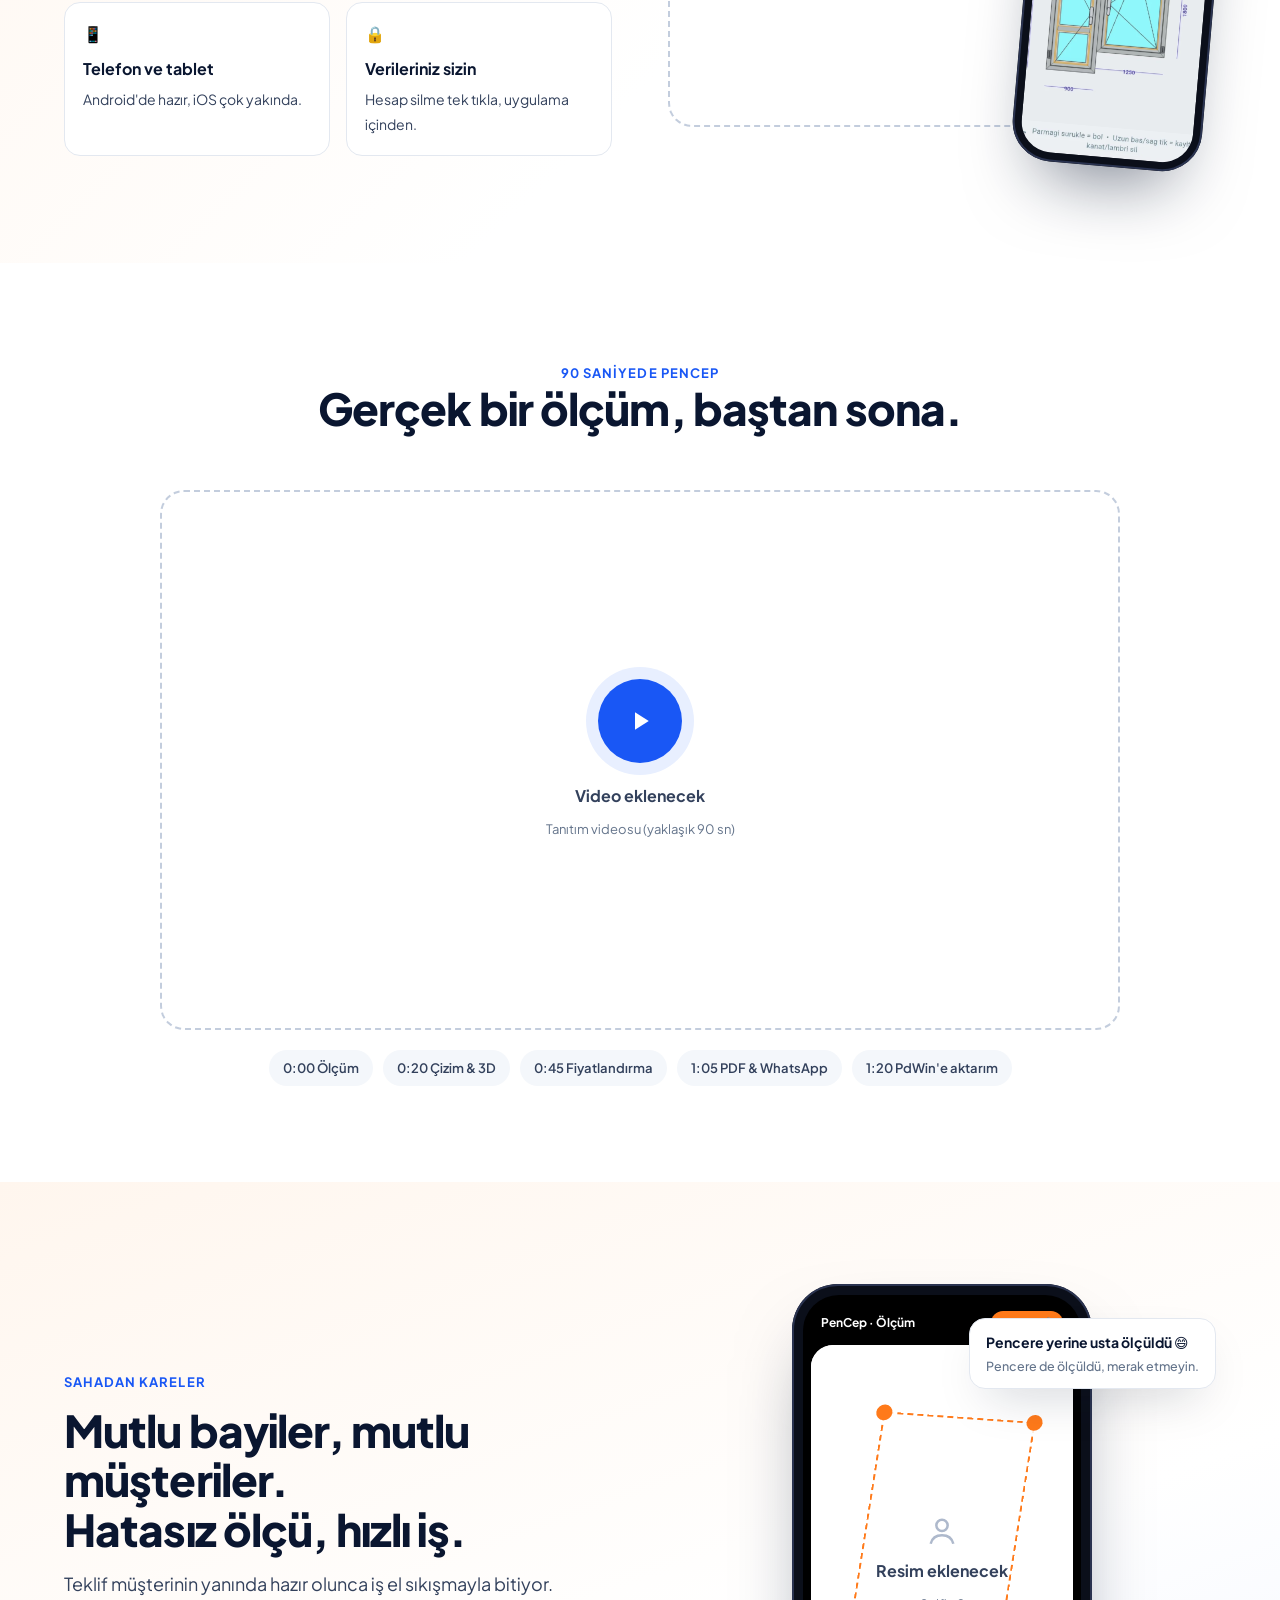
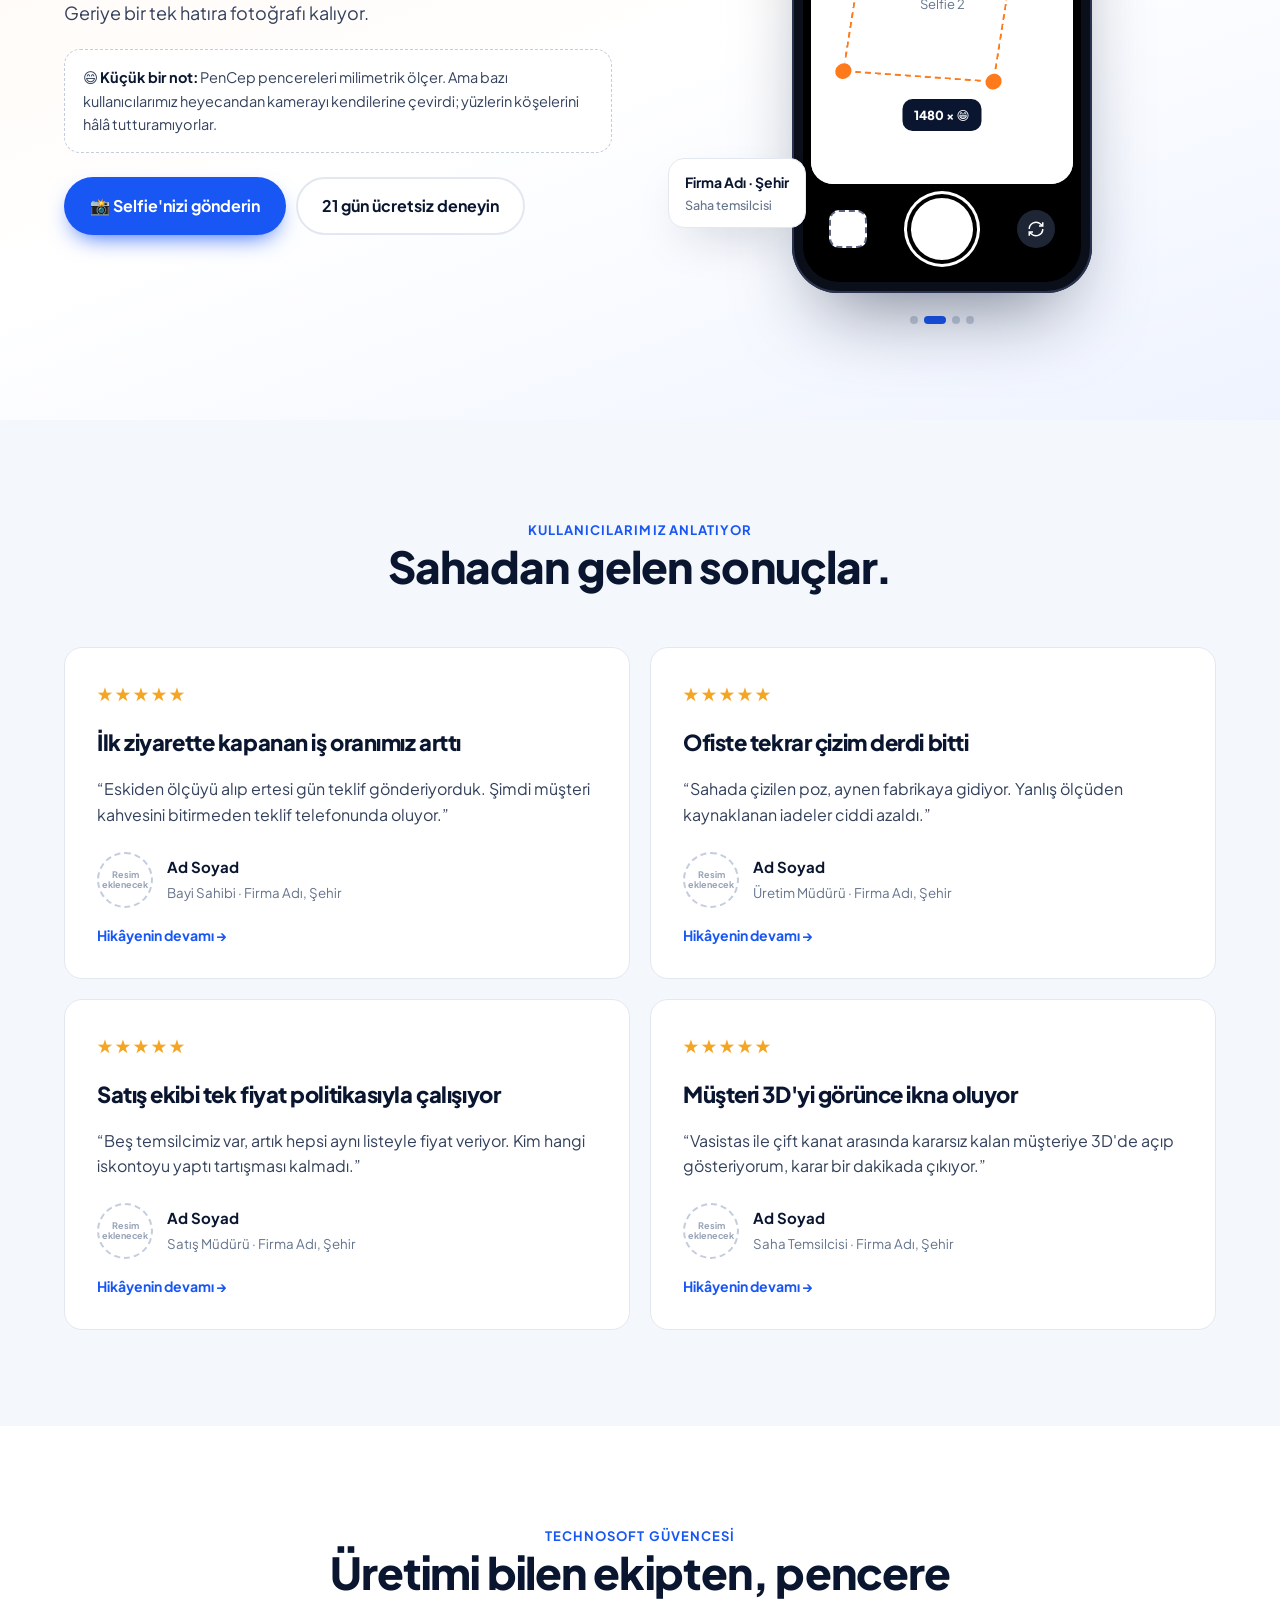
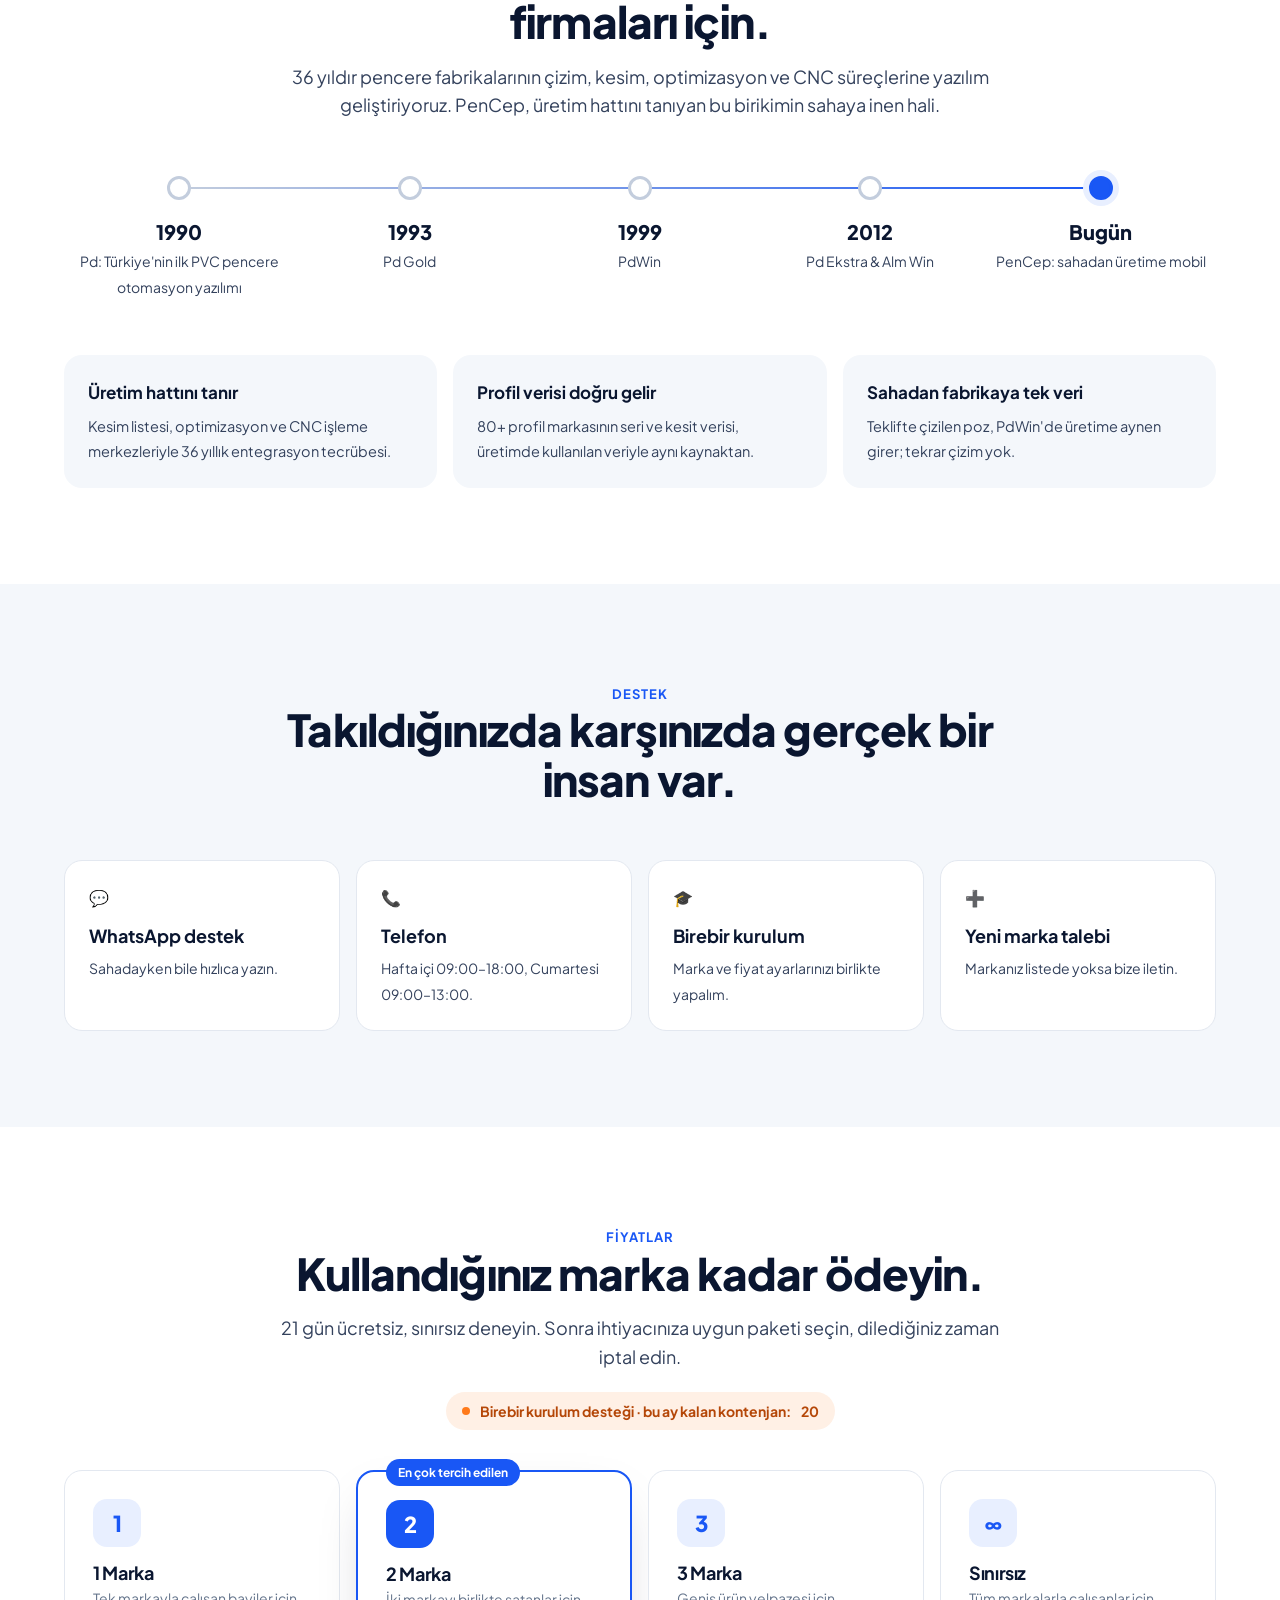
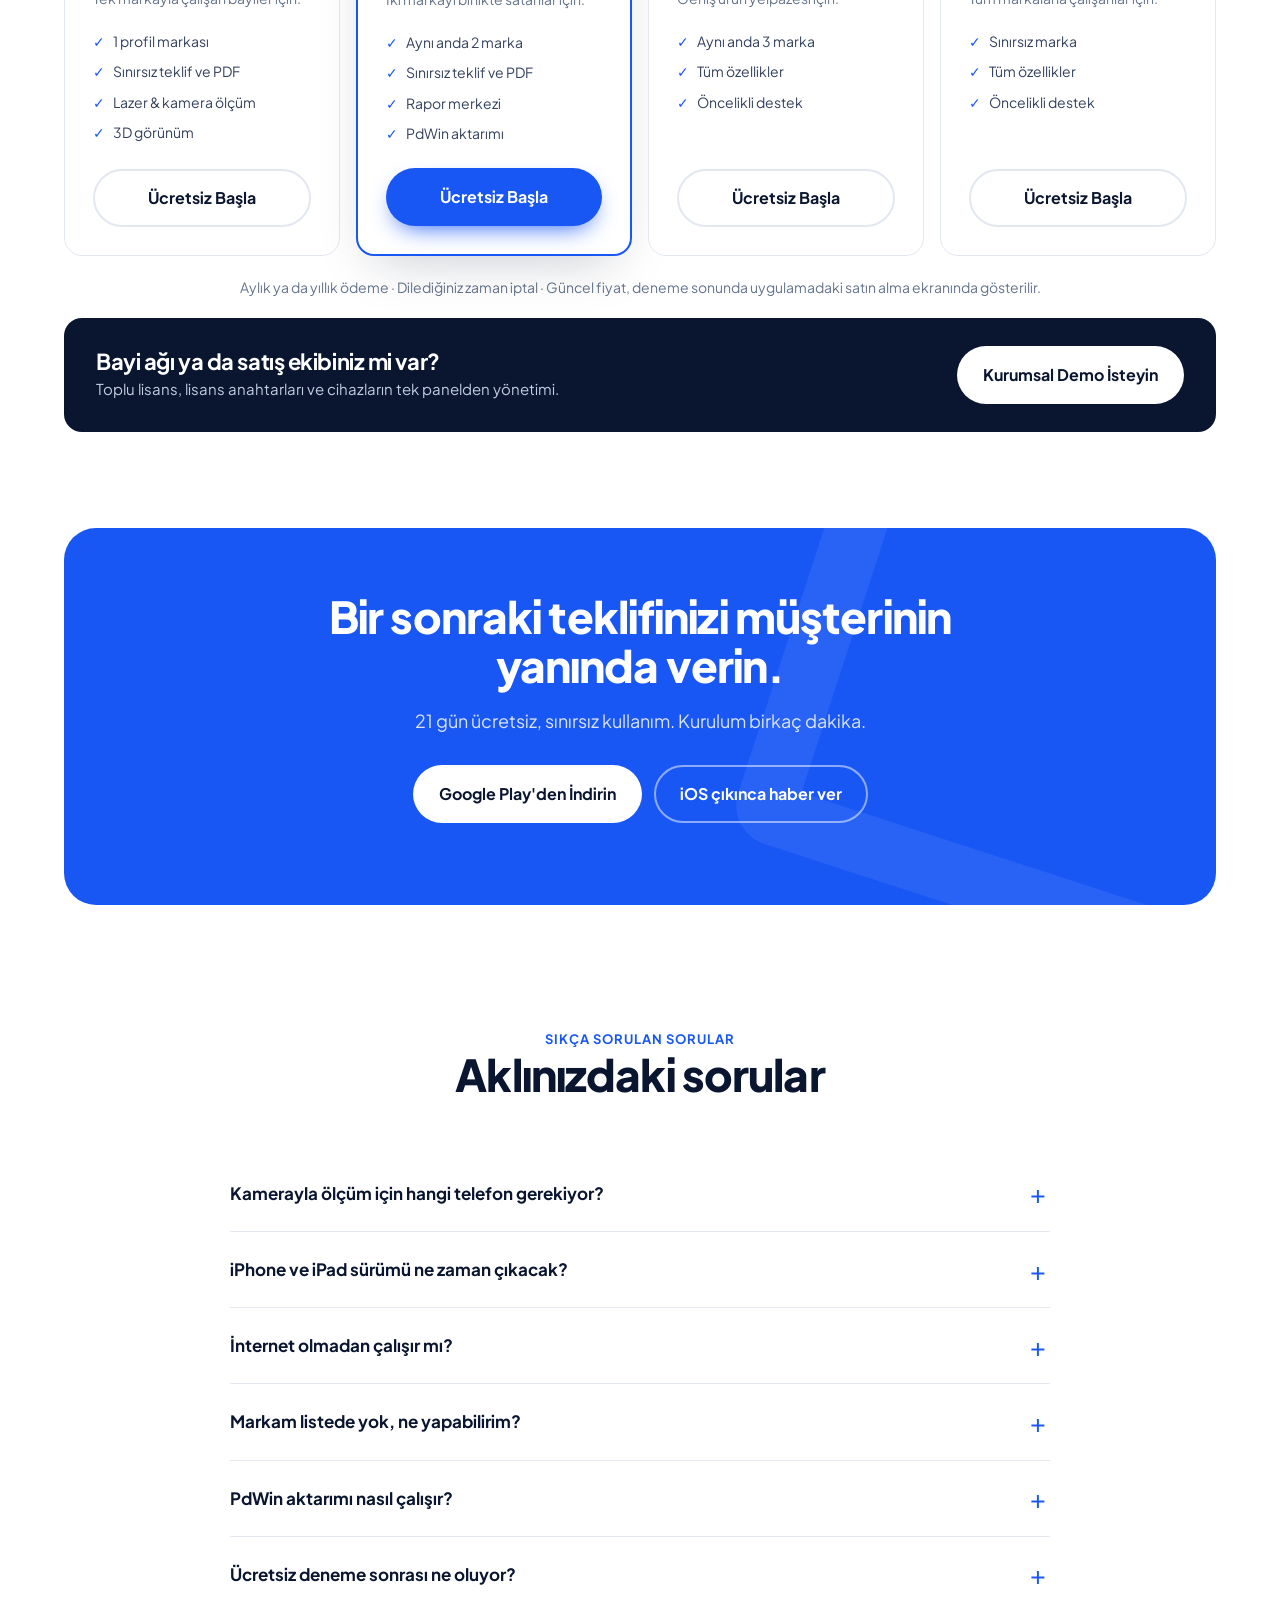
==== commit b89a8001: "Mobil alt çubuk her zaman görünür; CSS/JS önbellek sürümü Co-Authored-By: Claude Opus 5.5 <noreply@a" ====
--- a/index.html
+++ b/index.html
@@ -10,7 +10,7 @@
 <link rel="preconnect" href="https://fonts.googleapis.com">
 <link rel="preconnect" href="https://fonts.gstatic.com" crossorigin>
 <link href="https://fonts.googleapis.com/css2?family=Plus+Jakarta+Sans:wght@400;500;600;700;800&display=swap" rel="stylesheet">
-<link rel="stylesheet" href="assets/site.css">
+<link rel="stylesheet" href="assets/site.css?v=202611261721">
 <style>
 /* ---- Ana sayfaya özel ---- */
 .hero{padding:64px 0 88px;background:radial-gradient(1200px 500px at 85% 10%,#E3ECFF 0,transparent 60%),radial-gradient(700px 400px at 0% 100%,#FFF1E6 0,transparent 60%)}
@@ -848,7 +848,7 @@
 <!-- Masaüstü: WhatsApp balonu · Mobil: alta yapışık Hızlı Ulaş çubuğu -->
 <a class="wa-fab" href="https://wa.me/905305407587?text=Merhaba%2C%20PenCep%20hakk%C4%B1nda%20bilgi%20almak%20istiyorum." aria-label="WhatsApp ile yazın"><svg width="30" height="30" viewBox="0 0 24 24" fill="#fff"><path d="M12 2a10 10 0 0 0-8.6 15.1L2 22l5-1.3A10 10 0 1 0 12 2zm5.3 14.1c-.2.6-1.3 1.2-1.8 1.2-.5.1-1 .1-1.7-.1-.4-.1-.9-.3-1.5-.6-2.6-1.1-4.3-3.8-4.4-4-.1-.2-1-1.4-1-2.6s.6-1.9.9-2.1c.2-.3.5-.3.7-.3h.5c.2 0 .4 0 .6.5l.8 2c.1.1.1.3 0 .5l-.3.5-.4.4c-.1.1-.3.3-.1.6.2.3.7 1.2 1.5 1.9 1 .9 1.9 1.2 2.2 1.3.3.1.4.1.6-.1l.8-1c.2-.3.4-.2.6-.1l1.9.9c.3.1.5.2.5.3.1.2.1.6-.1 1.2z"/></svg></a>
 
-<script src="assets/site.js"></script>
+<script src="assets/site.js?v=202611261721"></script>
 <script>
 // ===== KONTENJAN: her ay gerçek sayıyla güncelleyin =====
 const KONTENJAN = 20;
--- a/assets/site.css
+++ b/assets/site.css
@@ -72,9 +72,7 @@
 .quickbar{display:none}
 @media(max-width:760px){
   .wa-fab{display:none!important}
-  .quickbar{display:flex;gap:8px;position:fixed;left:0;right:0;bottom:0;z-index:70;padding:10px 10px calc(10px + env(safe-area-inset-bottom));background:rgba(255,255,255,.96);backdrop-filter:blur(10px);-webkit-backdrop-filter:blur(10px);border-top:1px solid var(--line);box-shadow:0 -10px 30px -18px rgba(10,22,48,.35);transform:translateY(110%);transition:transform .3s}
-  .quickbar.show{transform:none}
-  .quickbar:not(.show) .qb-online{opacity:0}
+  .quickbar{display:flex;gap:8px;position:fixed;left:0;right:0;bottom:0;z-index:70;padding:10px 10px calc(10px + env(safe-area-inset-bottom));background:rgba(255,255,255,.96);backdrop-filter:blur(10px);-webkit-backdrop-filter:blur(10px);border-top:1px solid var(--line);box-shadow:0 -10px 30px -18px rgba(10,22,48,.35)}
   .quickbar a{display:flex;align-items:center;justify-content:center;gap:6px;font-weight:700;font-size:14.5px;height:50px;border-radius:14px;white-space:nowrap;min-width:0}
   .quickbar .qb-wa{flex:0 0 50px;background:var(--wa)}
   .quickbar .qb-demo{flex:1;background:var(--ink);color:#fff}
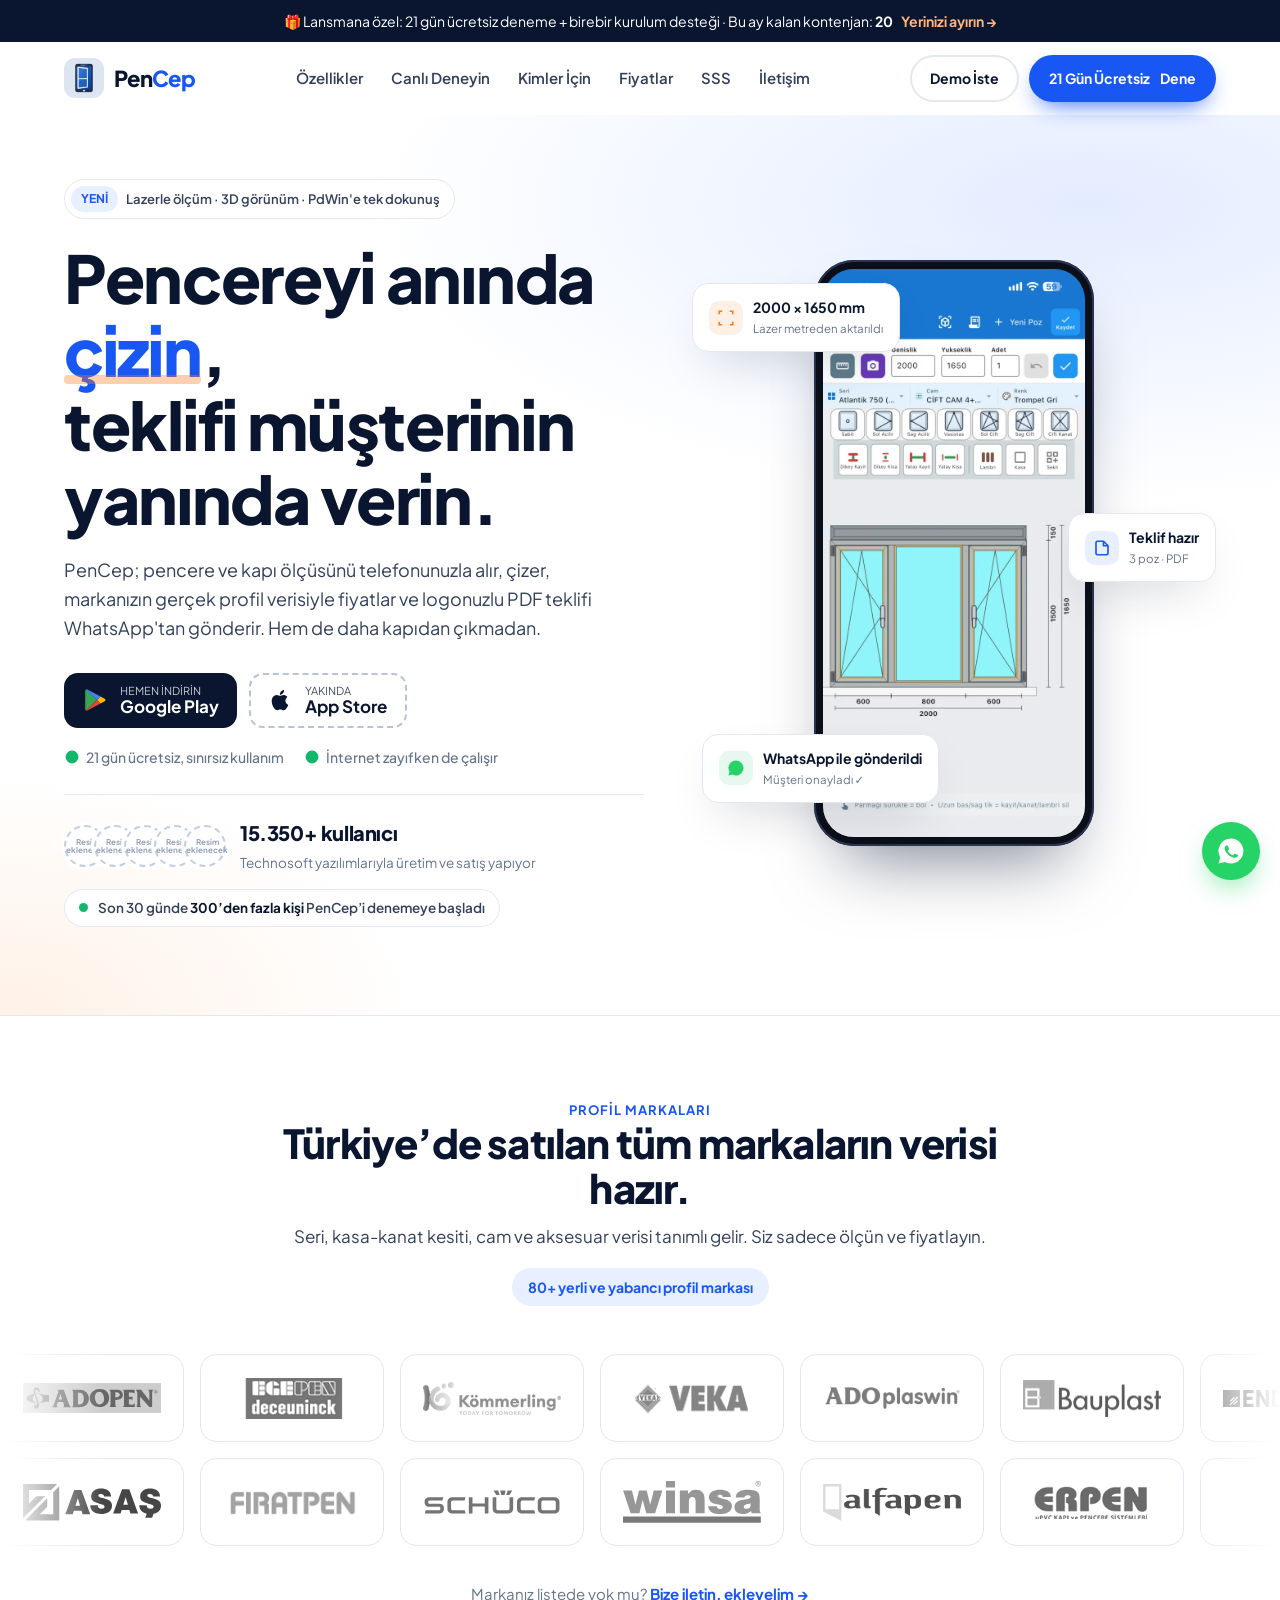
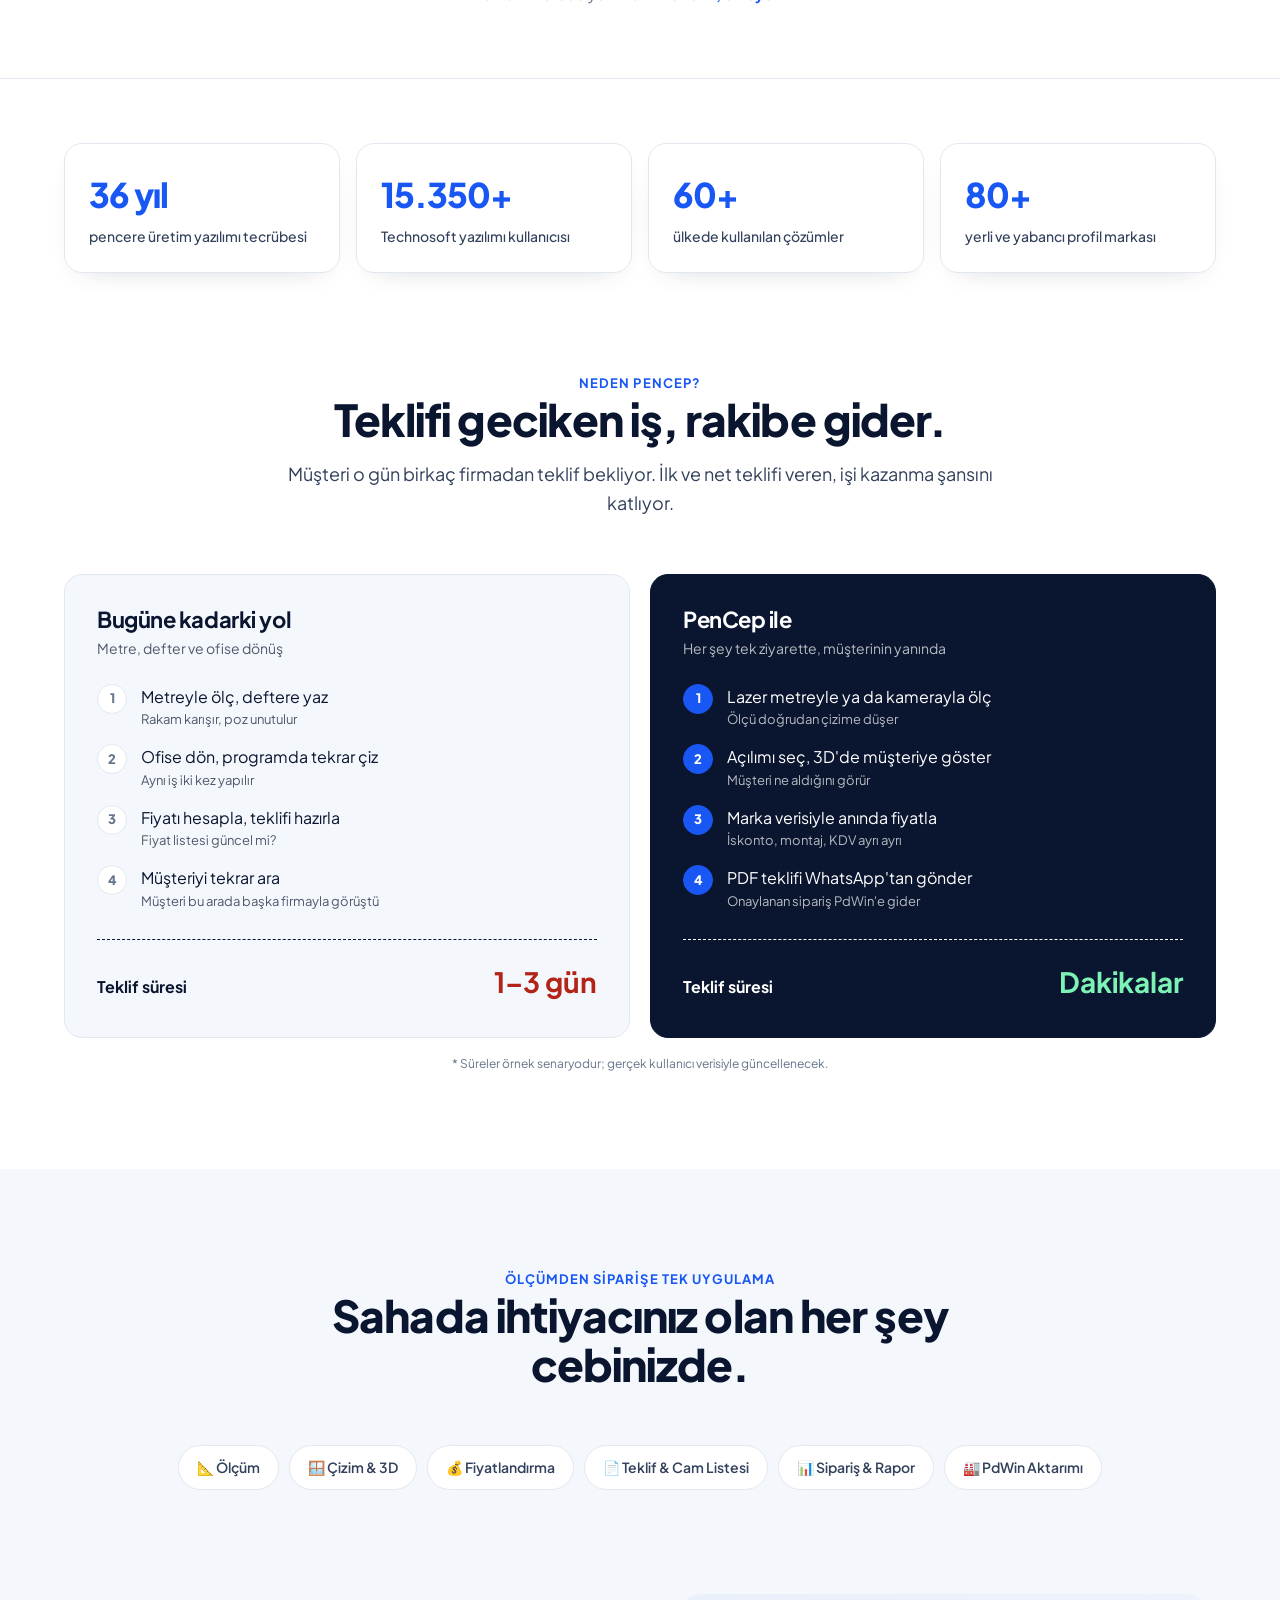
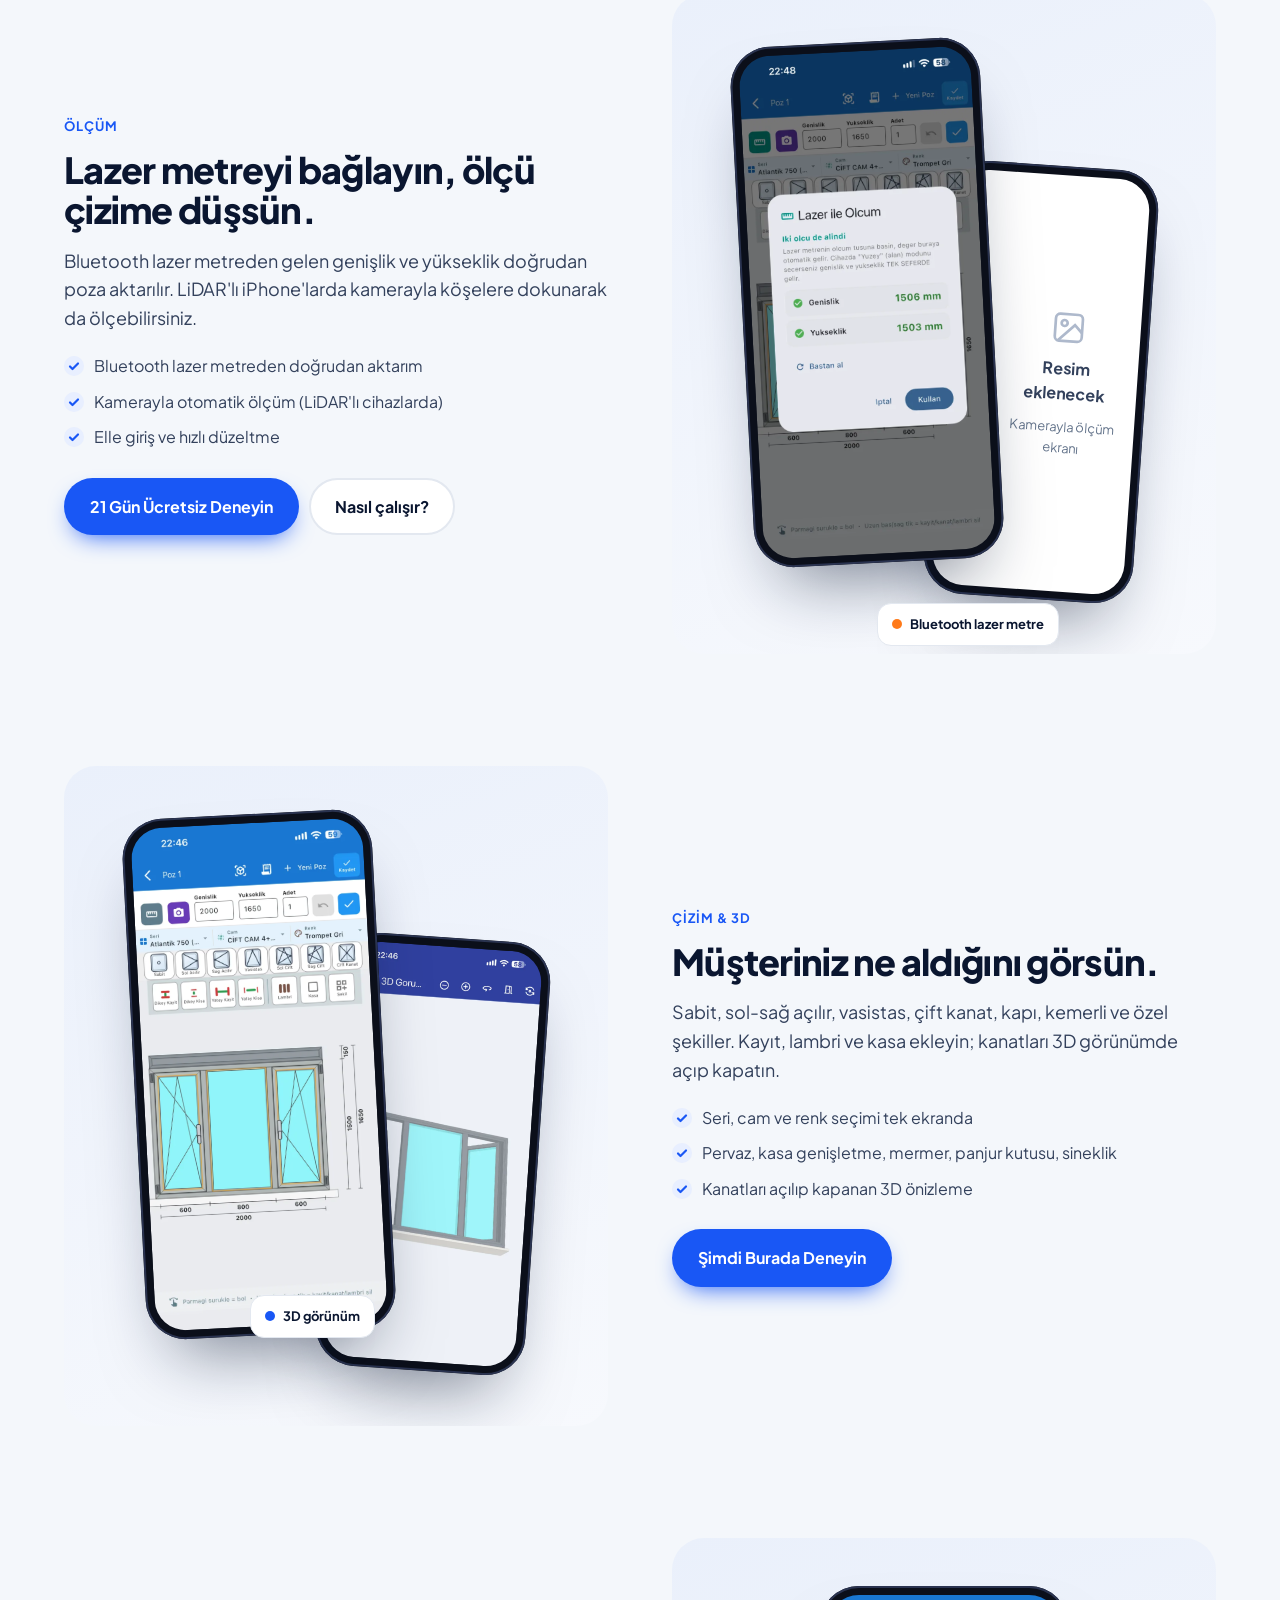
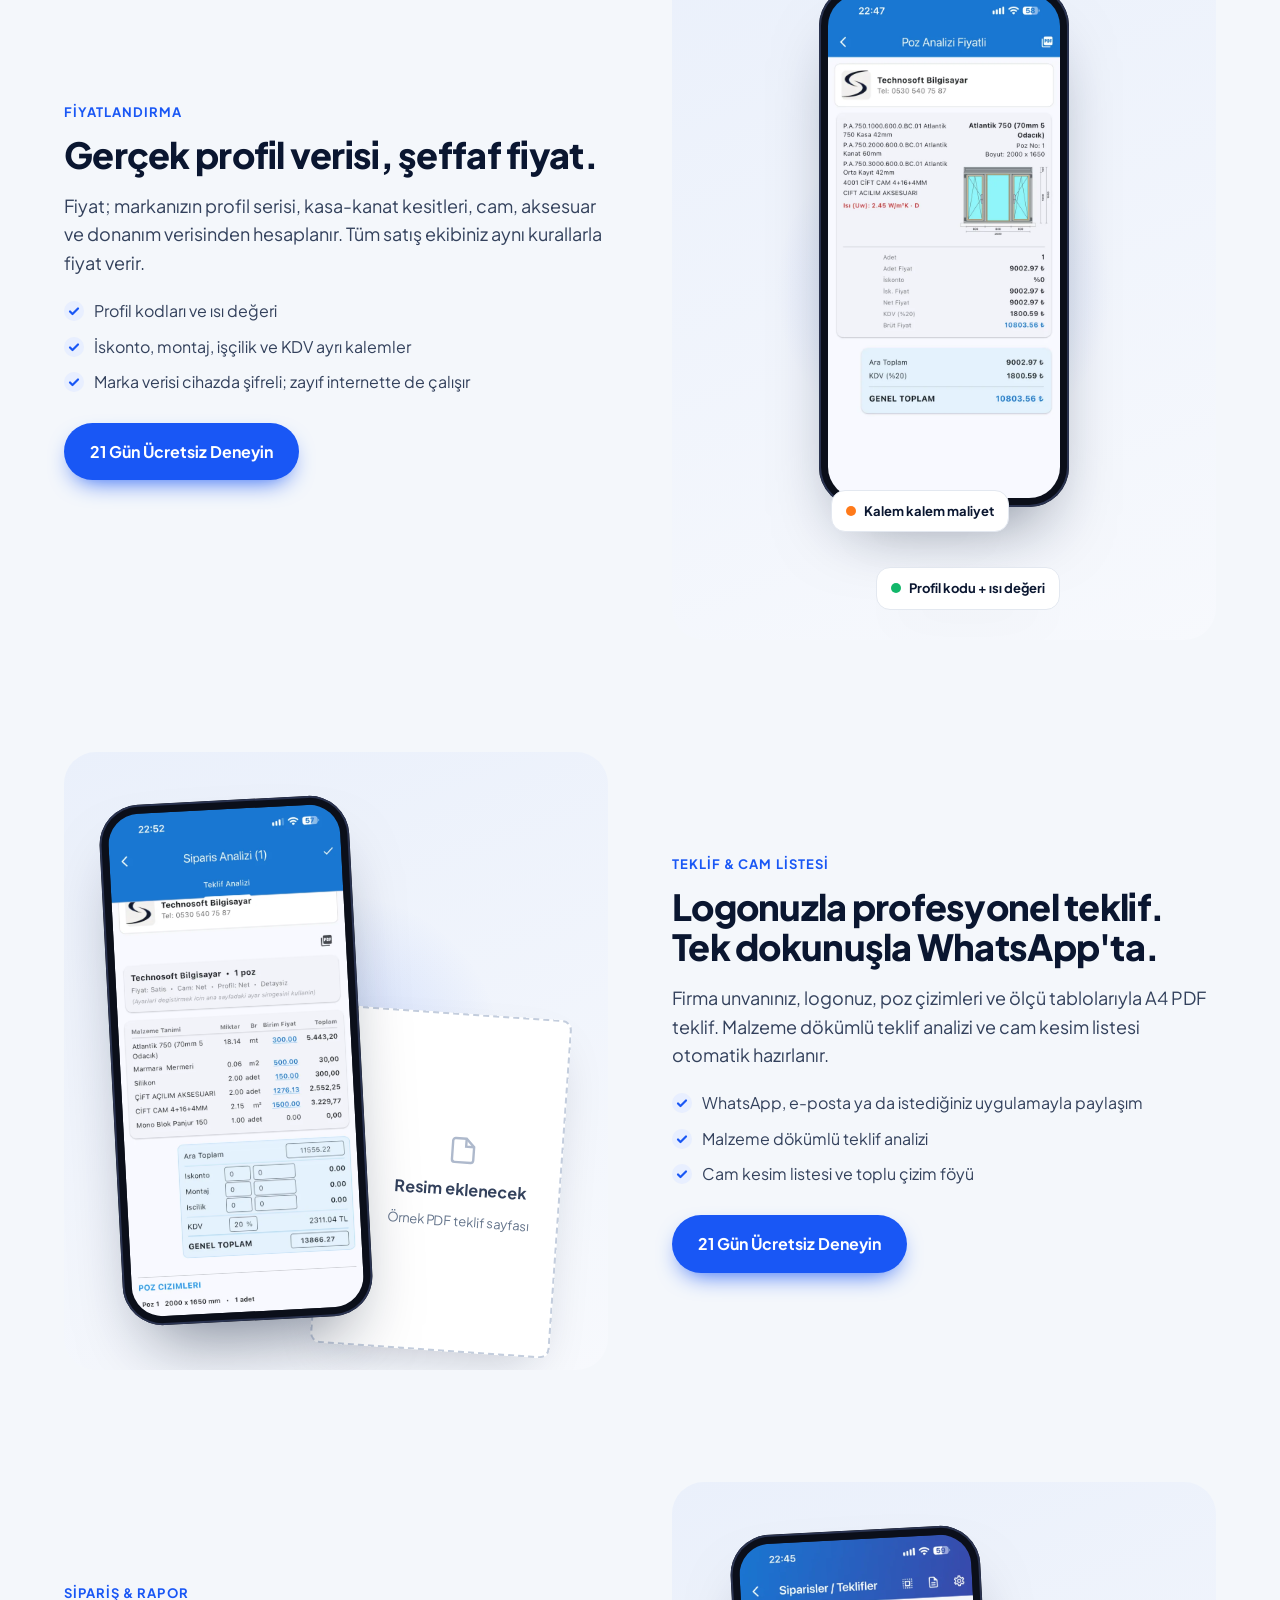
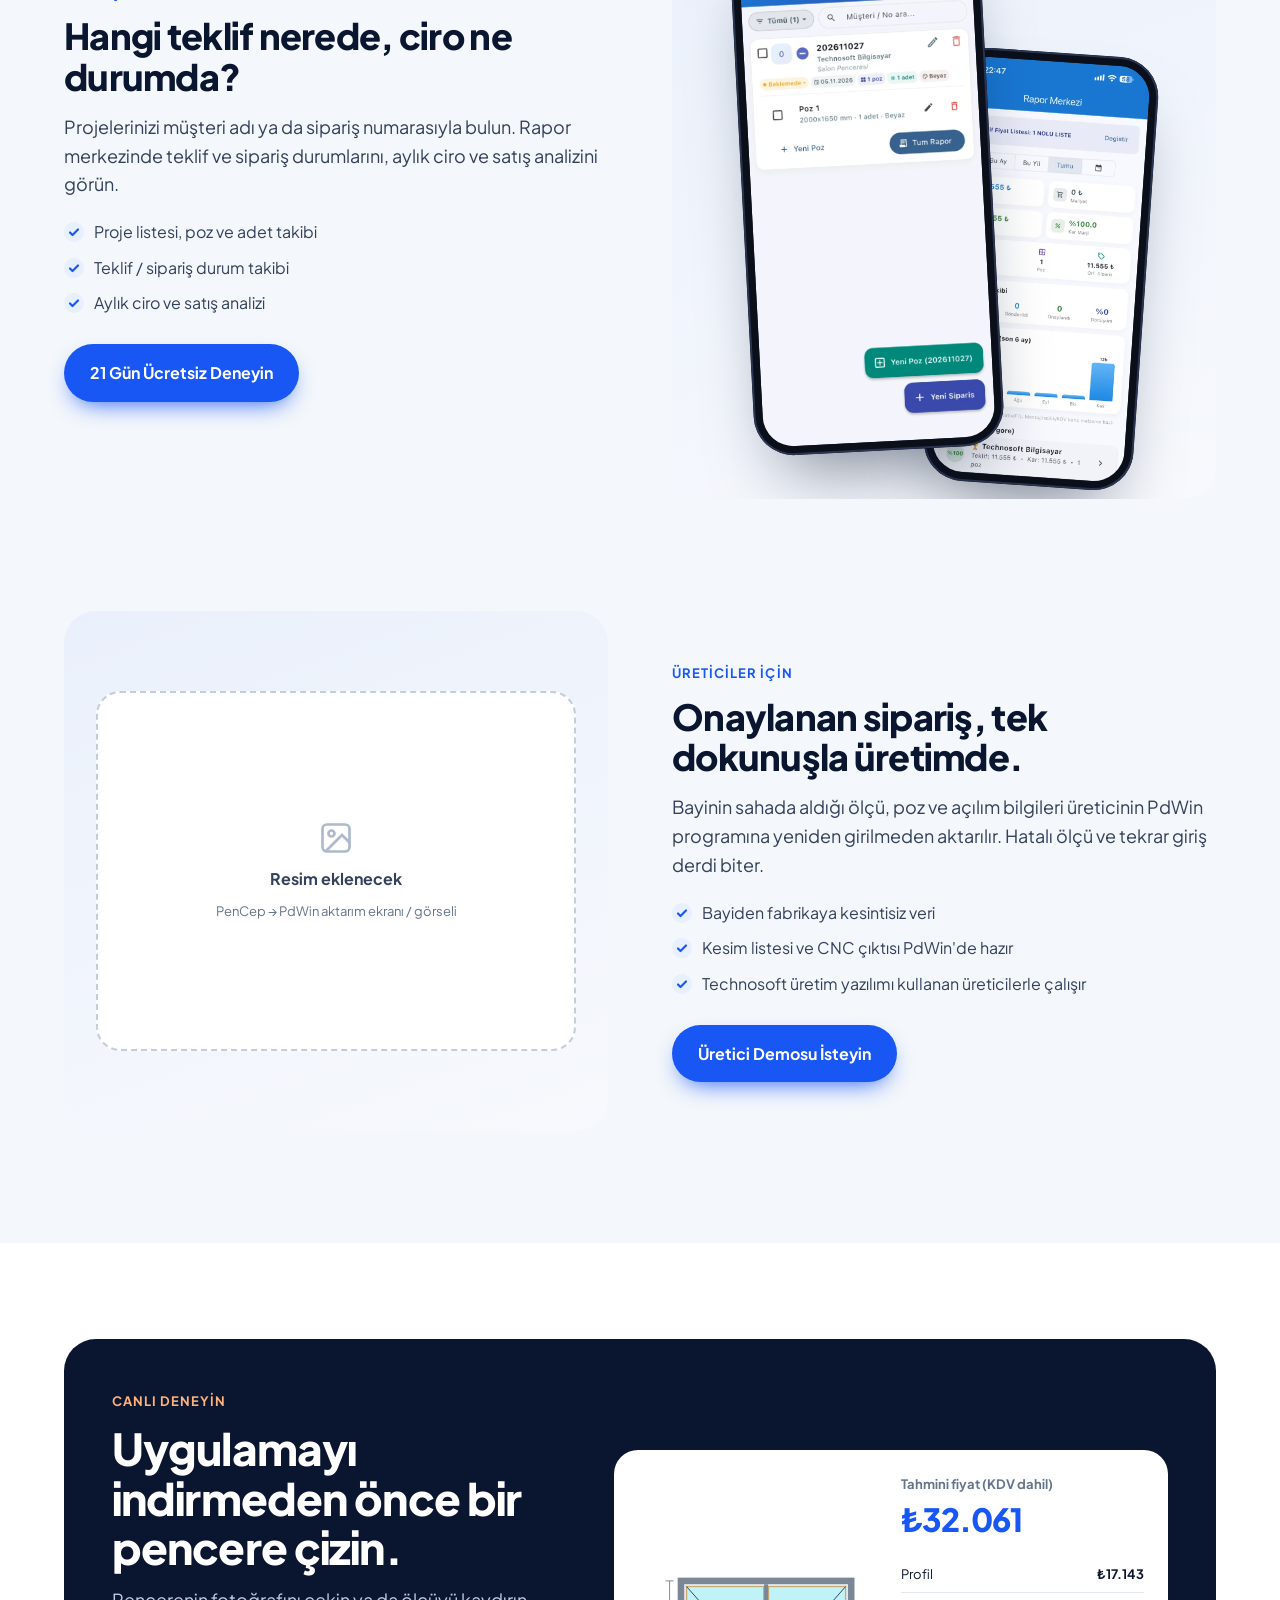
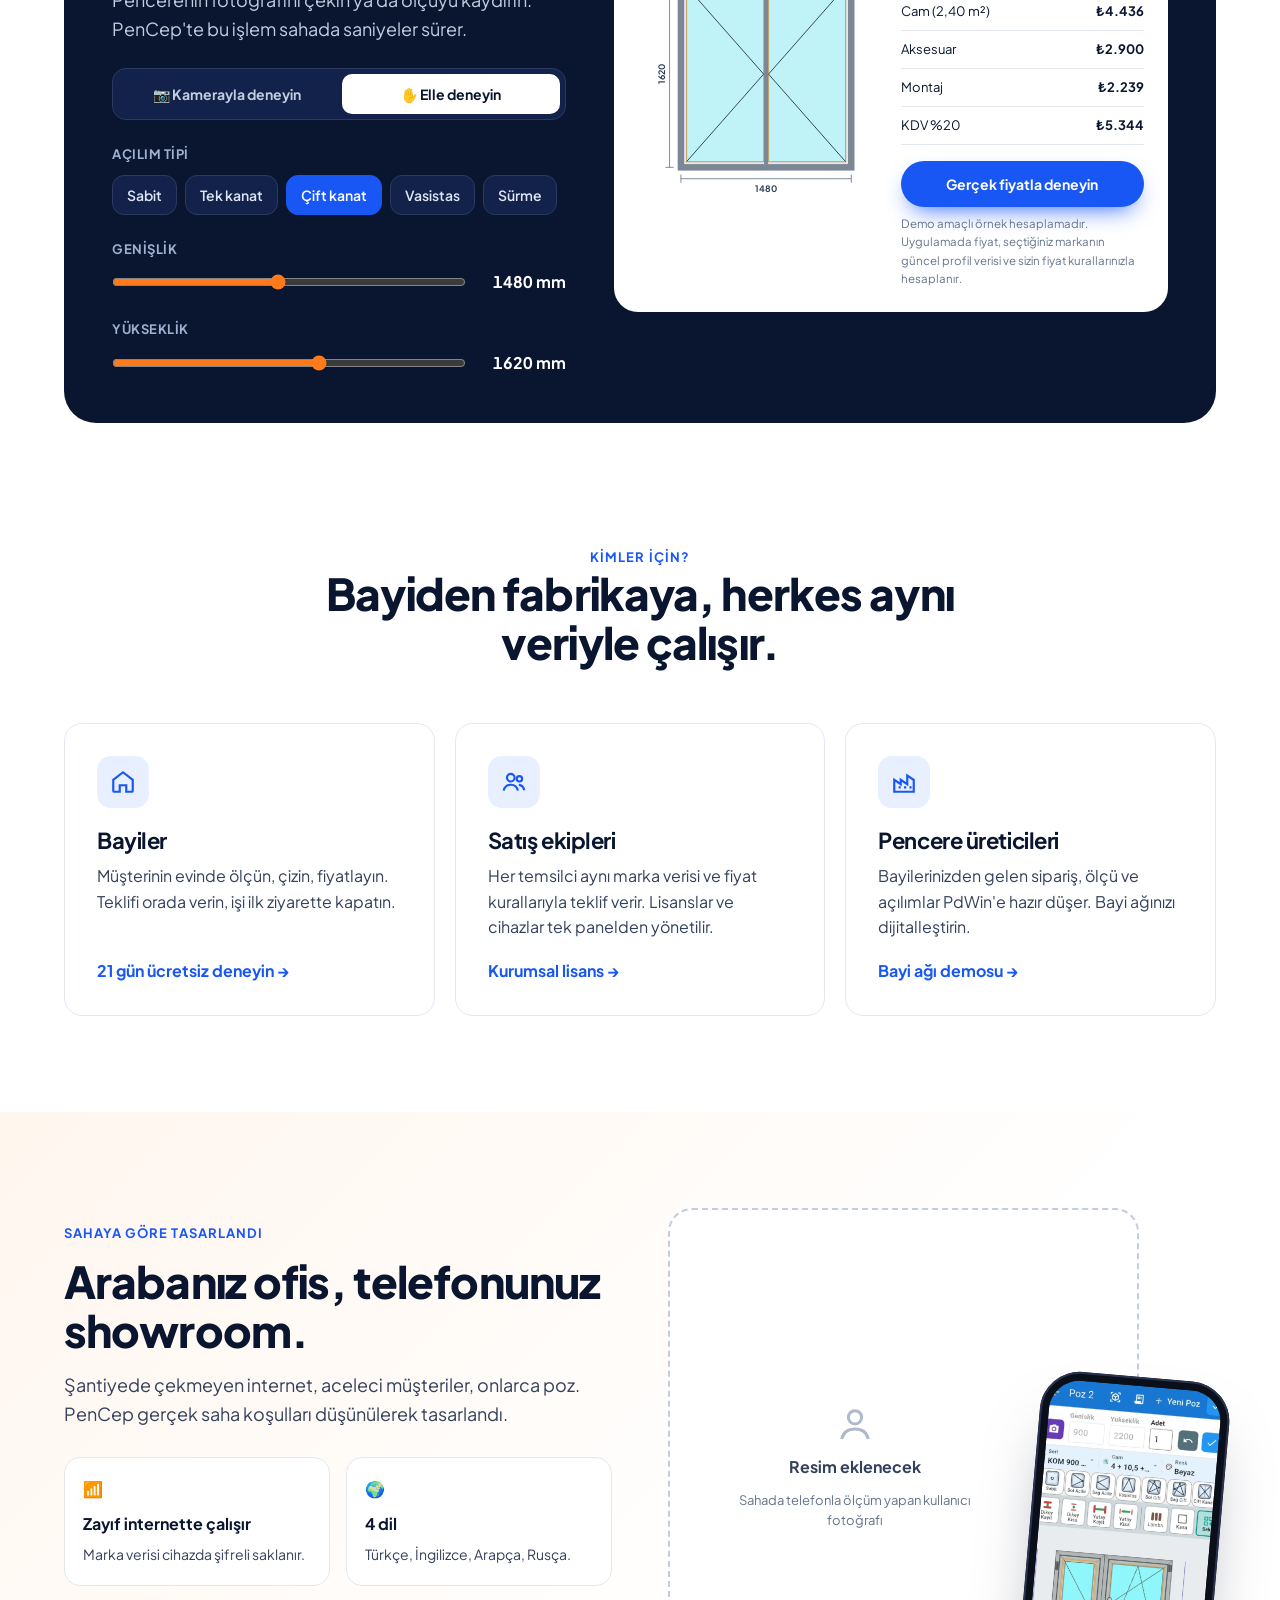
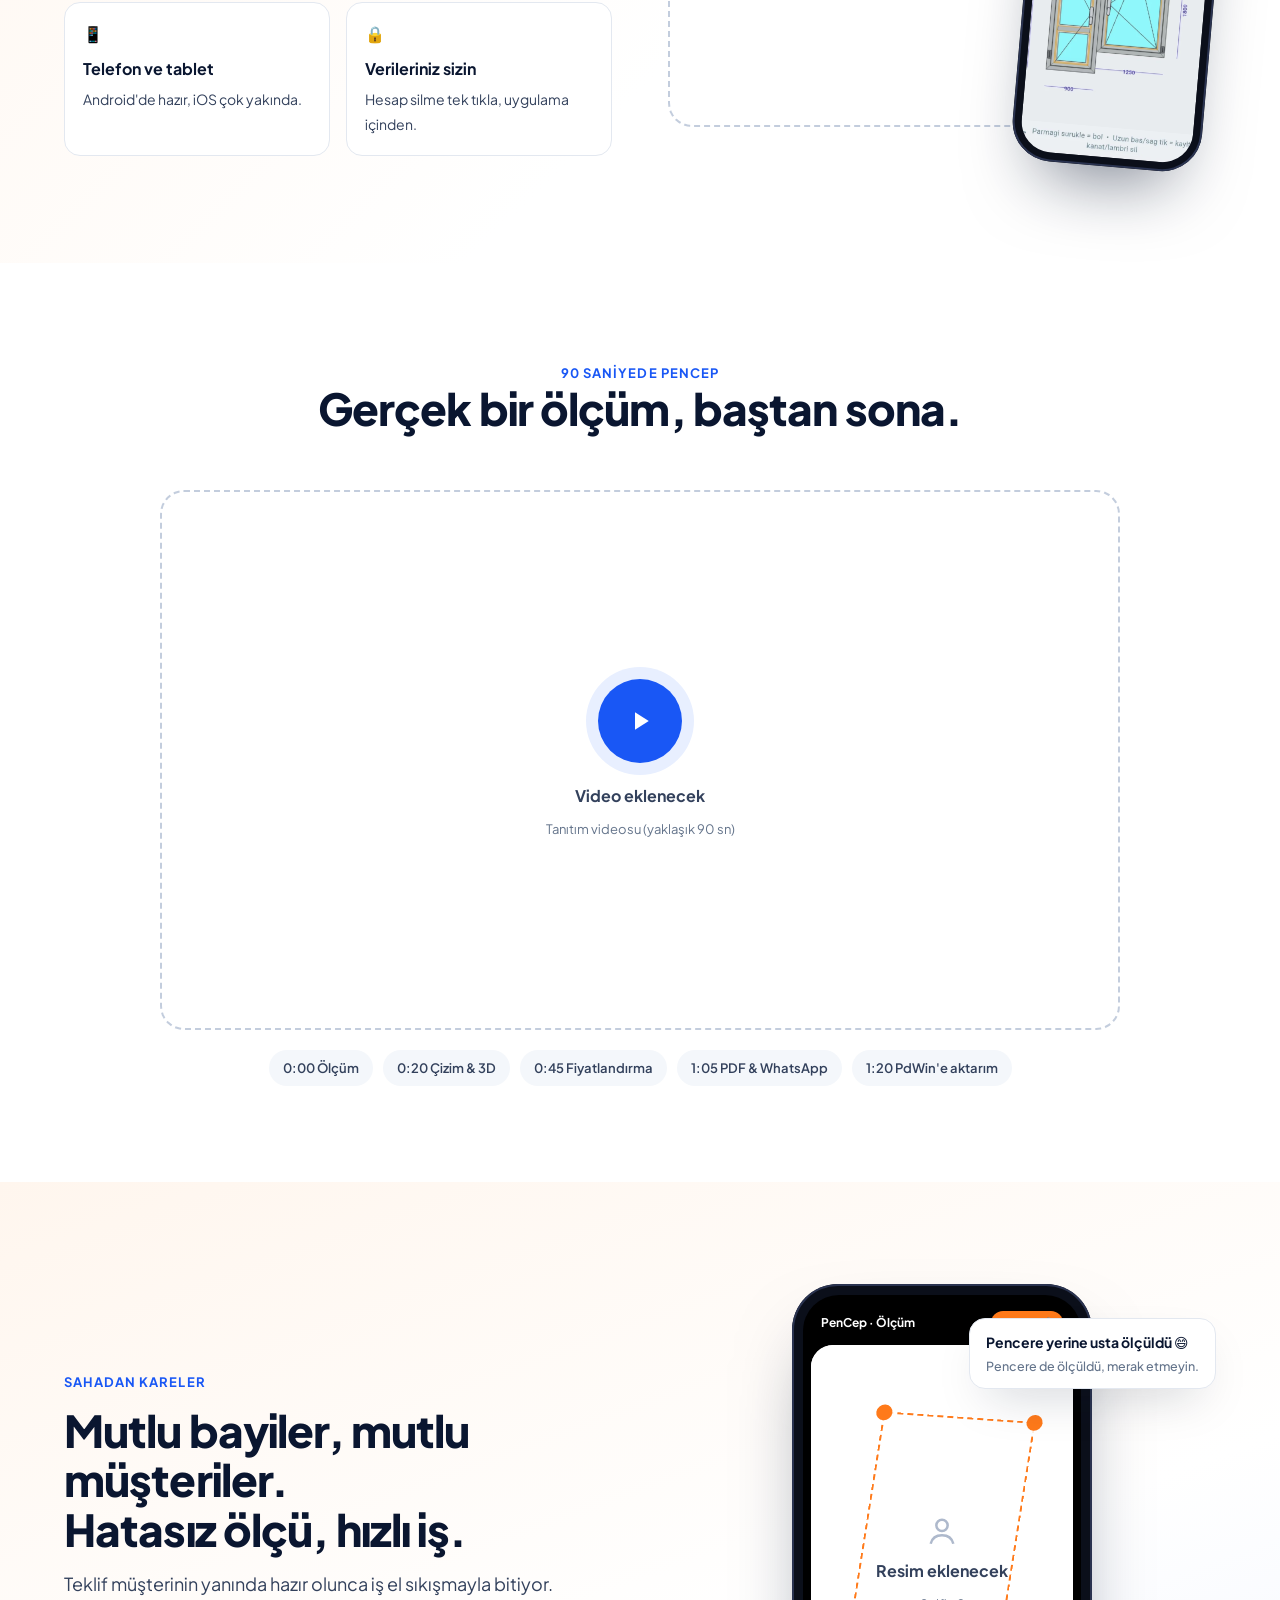
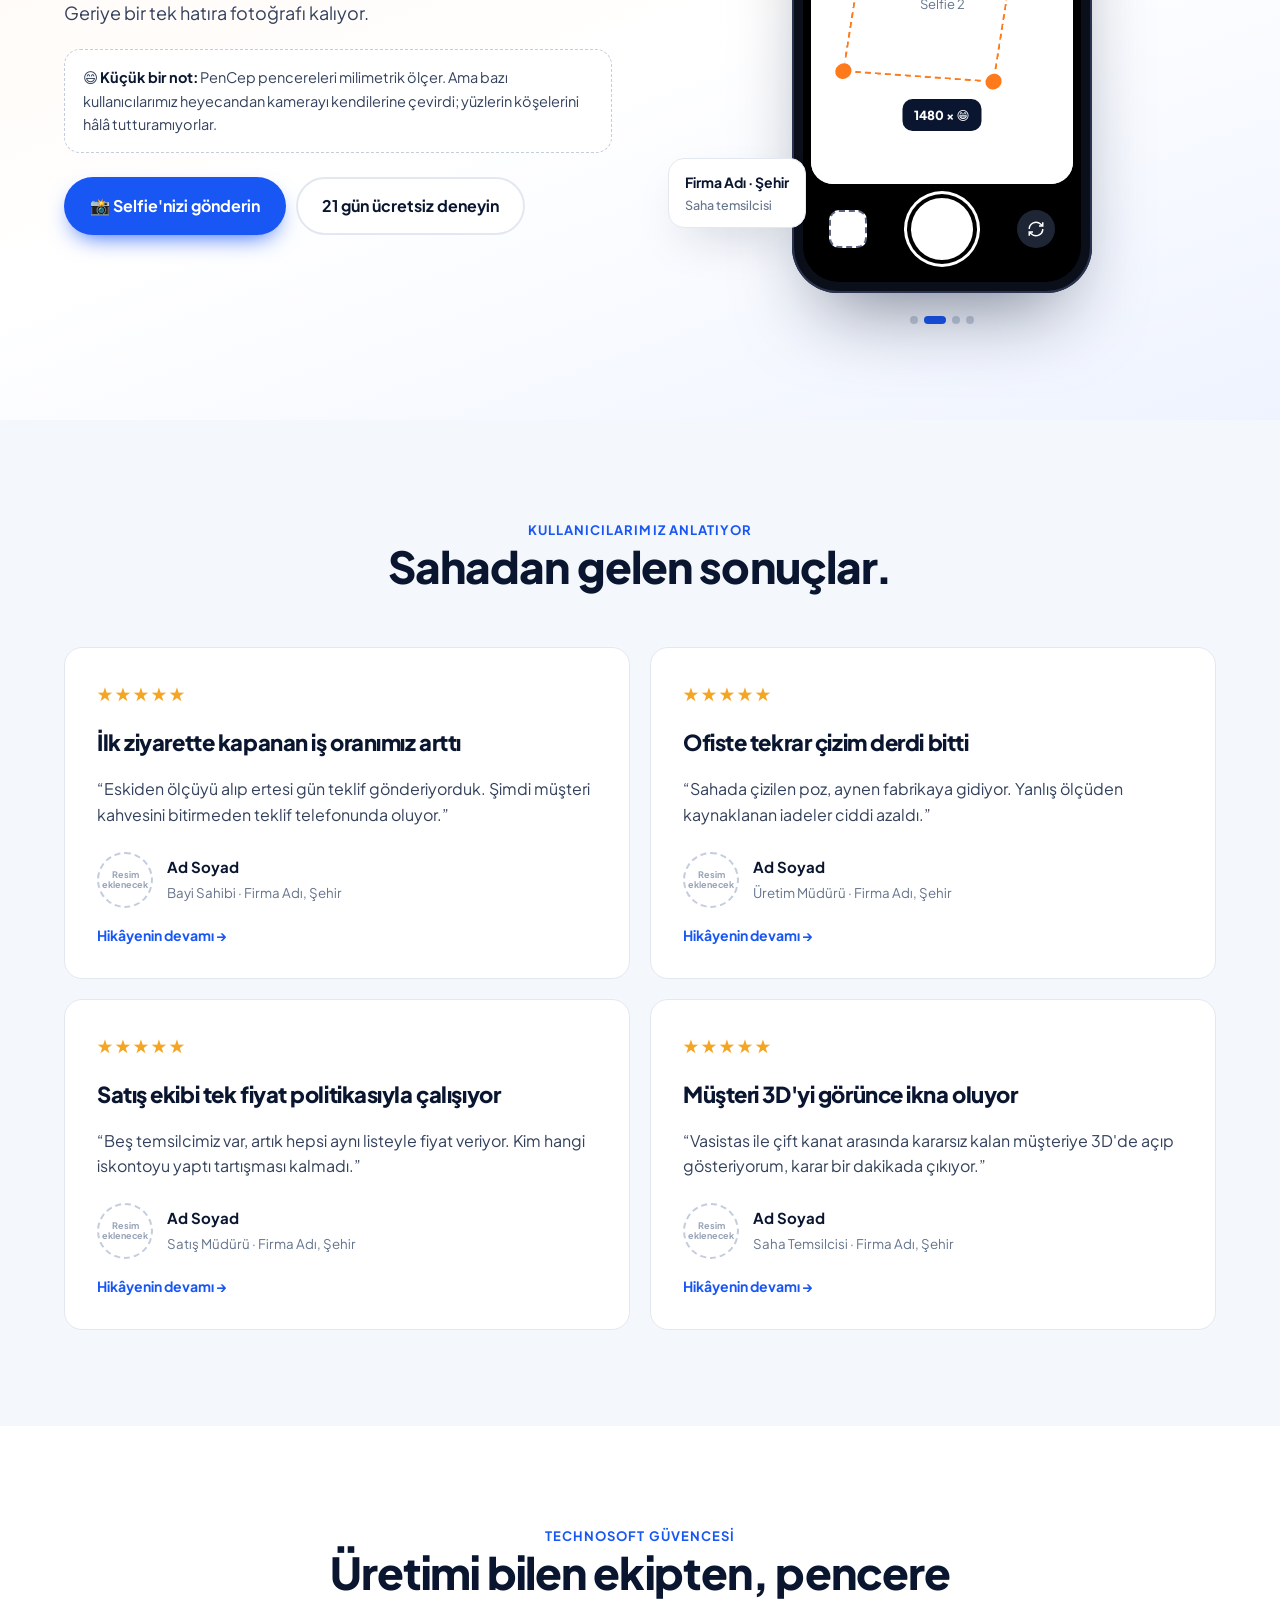
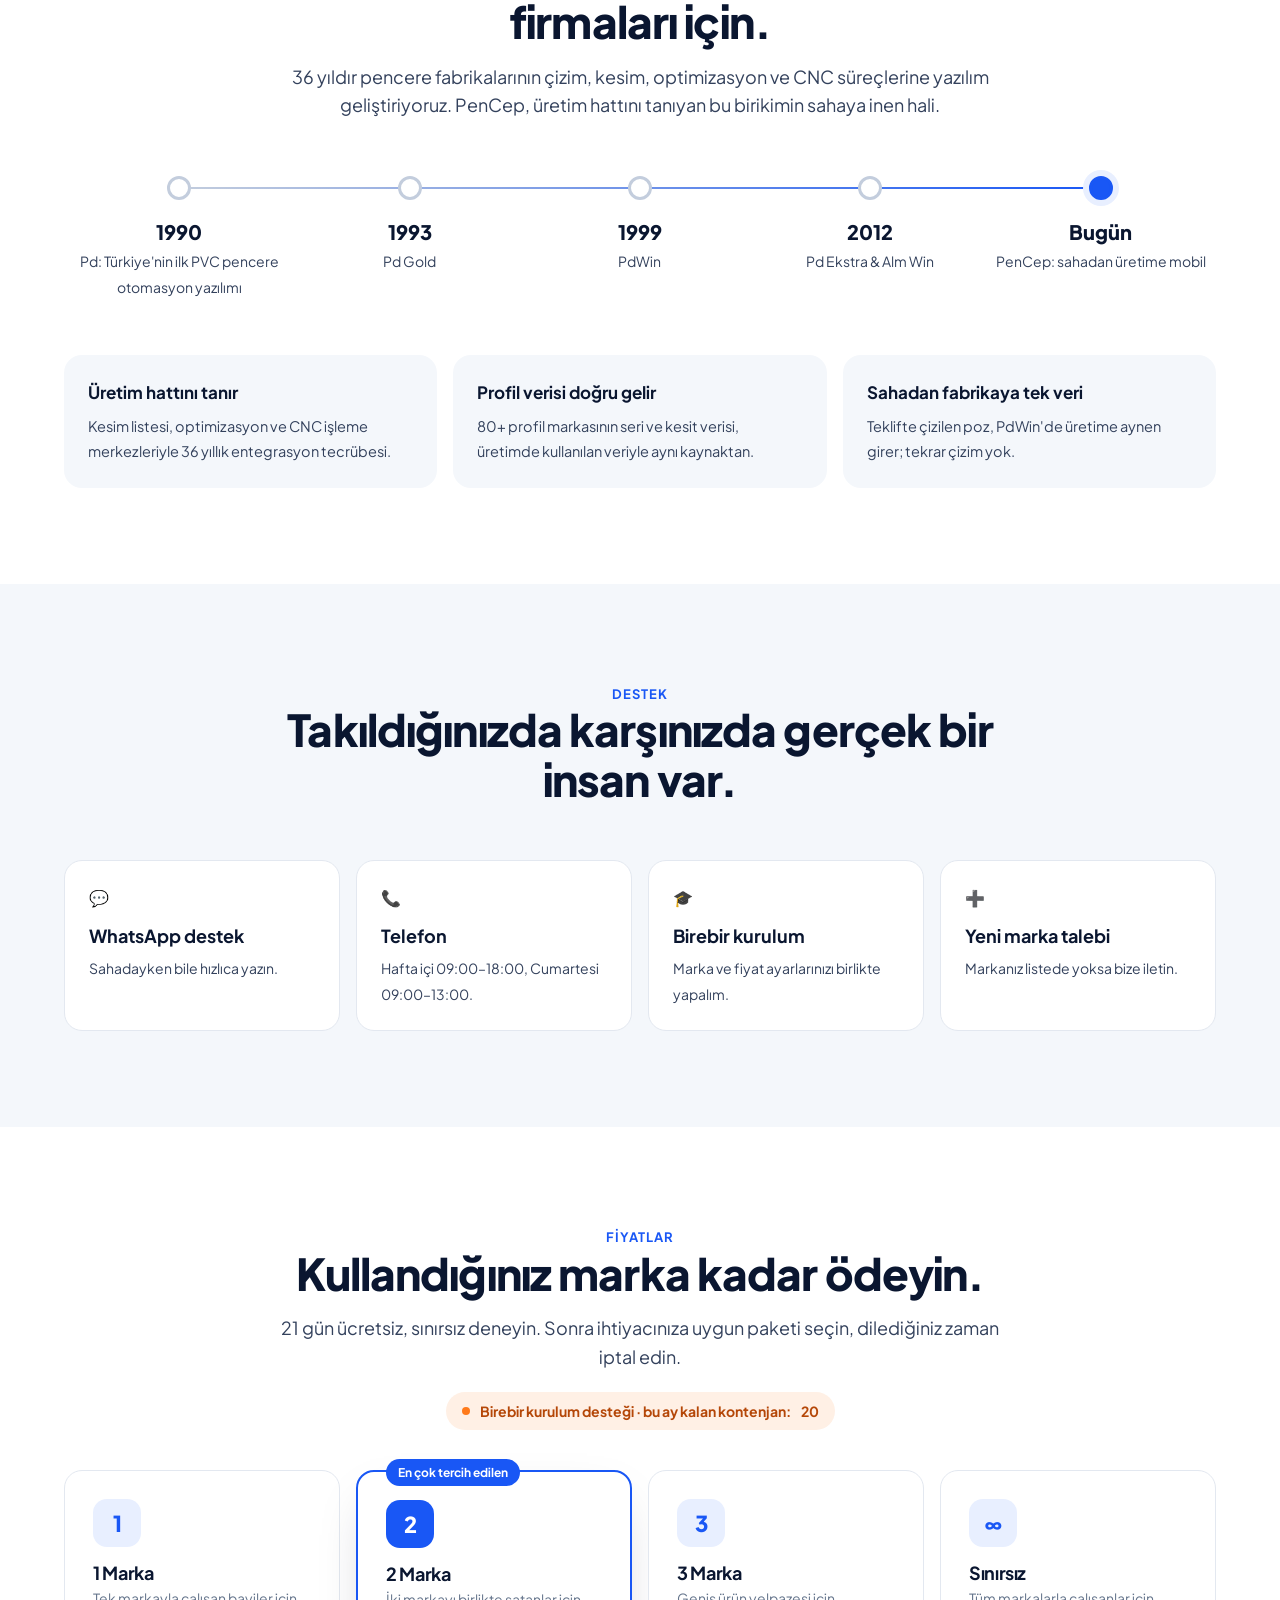
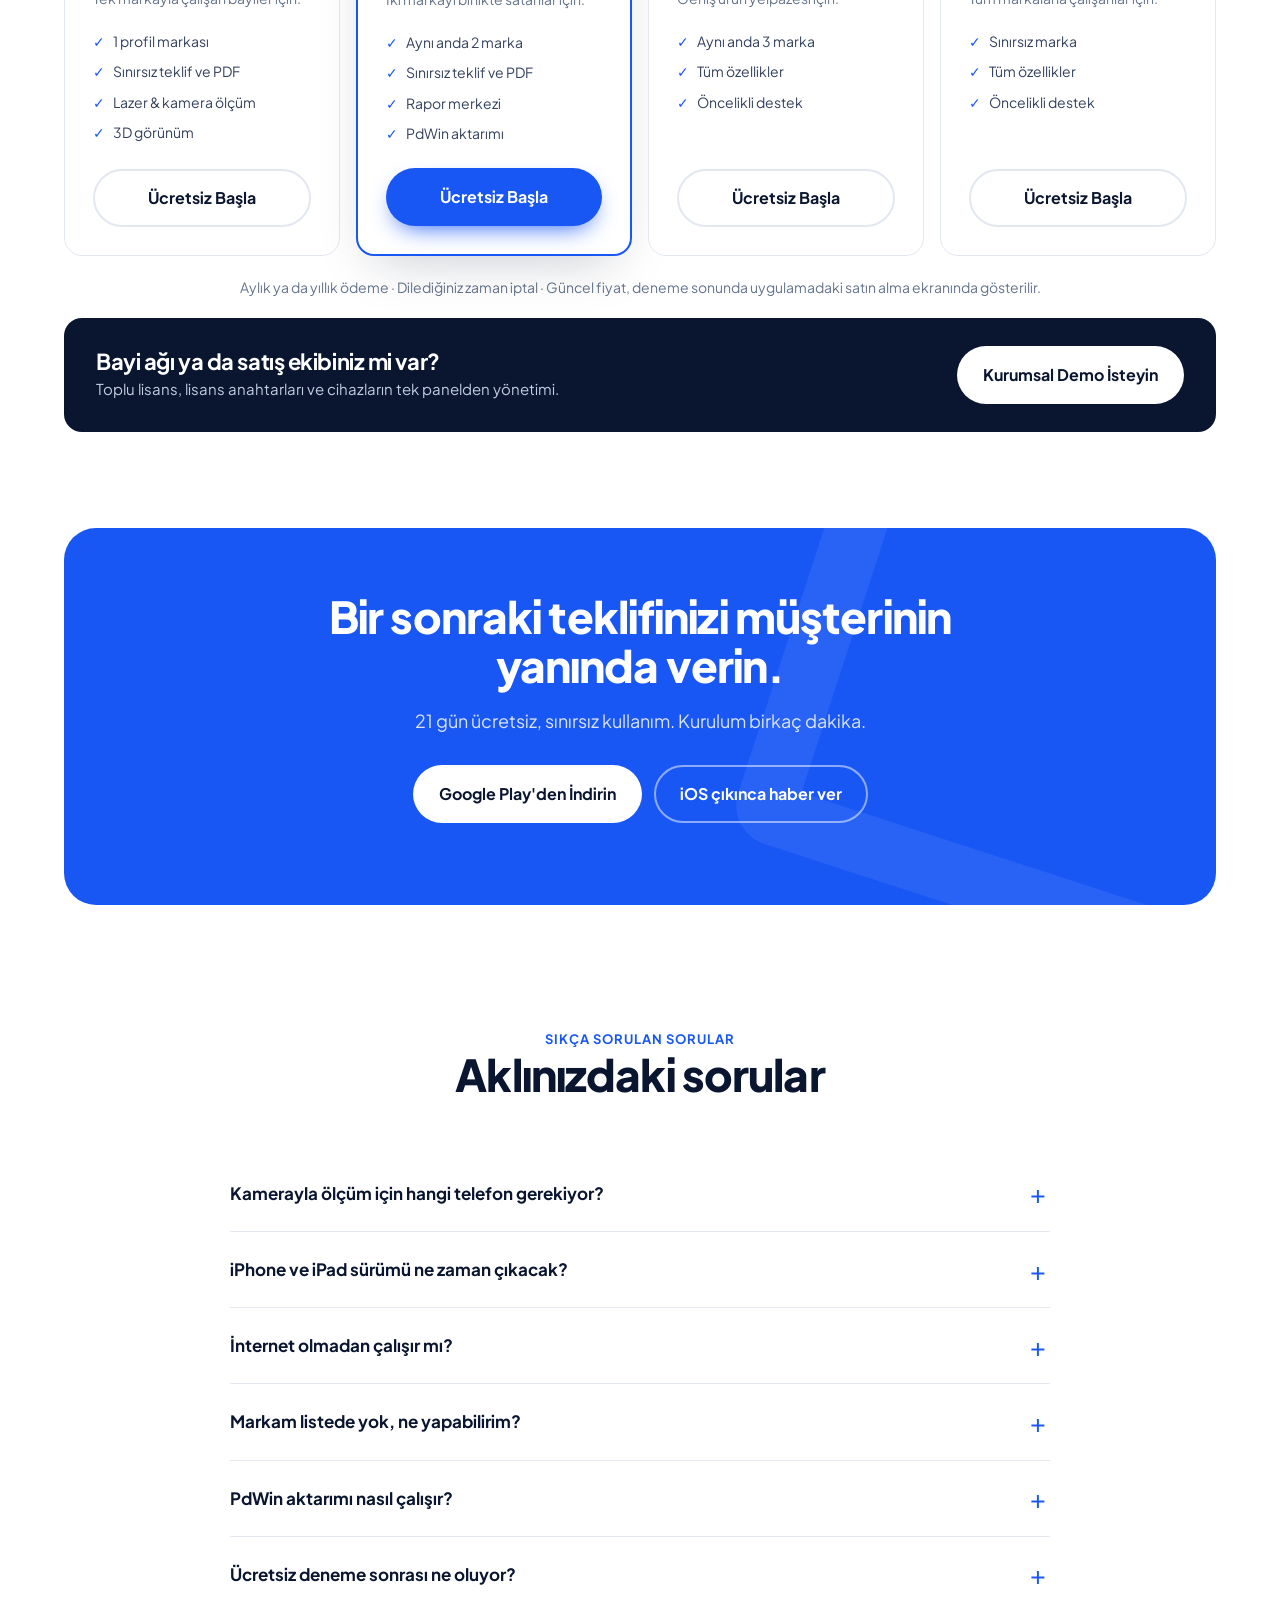
==== commit ccc0003c: "Mobil: daha büyük başlıklar, daha az boşluk Co-Authored-By: Claude Opus 5.5 <noreply@anthropic.com>" ====
--- a/index.html
+++ b/index.html
@@ -10,7 +10,7 @@
 <link rel="preconnect" href="https://fonts.googleapis.com">
 <link rel="preconnect" href="https://fonts.gstatic.com" crossorigin>
 <link href="https://fonts.googleapis.com/css2?family=Plus+Jakarta+Sans:wght@400;500;600;700;800&display=swap" rel="stylesheet">
-<link rel="stylesheet" href="assets/site.css?v=202611261721">
+<link rel="stylesheet" href="assets/site.css?v=202611261725">
 <style>
 /* ---- Ana sayfaya özel ---- */
 .hero{padding:64px 0 88px;background:radial-gradient(1200px 500px at 85% 10%,#E3ECFF 0,transparent 60%),radial-gradient(700px 400px at 0% 100%,#FFF1E6 0,transparent 60%)}
@@ -325,7 +325,41 @@
 .sf-dots i{width:8px;height:8px;border-radius:50%;background:#C3CDDD;transition:.3s}
 .sf-dots i.on{background:var(--brand);width:22px;border-radius:8px}
 
-</style>
+.stats-wrap{padding-top:64px}
+
+/* ---- Mobil: daha büyük başlıklar, daha az boşluk ---- */
+@media(max-width:640px){
+  .hero{padding:32px 0 40px}
+  .hero-grid{gap:20px}
+  .stage{height:480px}
+  .brands-sec{padding:44px 0 36px}
+  .brands-head{margin-bottom:24px}
+  .brands-head h2{font-size:32px}
+  .brands-foot{margin-top:18px}
+  .stats-wrap{padding-top:36px}
+  .stat{padding:18px}
+  .stat b{font-size:28px}
+  .tabs-index{flex-wrap:nowrap;justify-content:flex-start;overflow-x:auto;margin:0 -16px 20px;padding:0 16px 6px;scrollbar-width:none}
+  .tabs-index::-webkit-scrollbar{display:none}
+  .tabs-index a{flex:none}
+  .feature{padding:24px 0;gap:20px}
+  .f-text h3{font-size:28px;margin:8px 0 12px}
+  .f-text ul{margin:16px 0 20px}
+  .f-visual{min-height:0;padding:32px 12px 44px}
+  .config{gap:24px}
+  .field-grid,.selfie-grid{gap:28px}
+  .selfie-stage{min-height:480px}
+  .sf-dots{margin-top:8px}
+  .timeline{margin-top:28px}
+  .pillars{margin-top:28px}
+  .cmp{padding:24px}
+  .cmp .total{margin-top:20px}
+  .chapters{margin-top:14px}
+  .final h2{font-size:30px}
+  #ozellikler{padding-bottom:20px!important}
+  #dene{padding-top:32px}
+  .field-visual{padding-bottom:16px}
+}</style>
 </head>
 <body>
 
@@ -416,7 +450,7 @@
 </div>
 
 <!-- ============ RAKAMLAR ============ -->
-<div class="wrap" style="padding-top:64px">
+<div class="wrap stats-wrap">
   <div class="stats rv">
     <div class="stat"><b>36 yıl</b><span>pencere üretim yazılımı tecrübesi</span></div>
     <div class="stat"><b>15.350+</b><span>Technosoft yazılımı kullanıcısı</span></div>
@@ -848,7 +882,7 @@
 <!-- Masaüstü: WhatsApp balonu · Mobil: alta yapışık Hızlı Ulaş çubuğu -->
 <a class="wa-fab" href="https://wa.me/905305407587?text=Merhaba%2C%20PenCep%20hakk%C4%B1nda%20bilgi%20almak%20istiyorum." aria-label="WhatsApp ile yazın"><svg width="30" height="30" viewBox="0 0 24 24" fill="#fff"><path d="M12 2a10 10 0 0 0-8.6 15.1L2 22l5-1.3A10 10 0 1 0 12 2zm5.3 14.1c-.2.6-1.3 1.2-1.8 1.2-.5.1-1 .1-1.7-.1-.4-.1-.9-.3-1.5-.6-2.6-1.1-4.3-3.8-4.4-4-.1-.2-1-1.4-1-2.6s.6-1.9.9-2.1c.2-.3.5-.3.7-.3h.5c.2 0 .4 0 .6.5l.8 2c.1.1.1.3 0 .5l-.3.5-.4.4c-.1.1-.3.3-.1.6.2.3.7 1.2 1.5 1.9 1 .9 1.9 1.2 2.2 1.3.3.1.4.1.6-.1l.8-1c.2-.3.4-.2.6-.1l1.9.9c.3.1.5.2.5.3.1.2.1.6-.1 1.2z"/></svg></a>
 
-<script src="assets/site.js?v=202611261721"></script>
+<script src="assets/site.js?v=202611261725"></script>
 <script>
 // ===== KONTENJAN: her ay gerçek sayıyla güncelleyin =====
 const KONTENJAN = 20;
--- a/assets/site.css
+++ b/assets/site.css
@@ -22,7 +22,14 @@
 .eyebrow{display:inline-flex;align-items:center;gap:8px;font-size:13px;font-weight:700;letter-spacing:.08em;text-transform:uppercase;color:var(--brand)}
 .lead{font-size:18px;color:var(--ink-2)}
 section{padding:96px 0}
-@media(max-width:640px){section{padding:64px 0}}
+@media(max-width:640px){
+  section{padding:44px 0}
+  h2{font-size:32px;line-height:1.1;letter-spacing:-.025em}
+  .sec-head{margin-bottom:28px}
+  .sec-head p{margin-top:12px}
+  .lead{font-size:17px}
+  .page-hero{padding:40px 0 28px}
+}
 .sec-head{max-width:740px;margin:0 auto 56px;text-align:center}
 .sec-head p{margin-top:16px}
 
